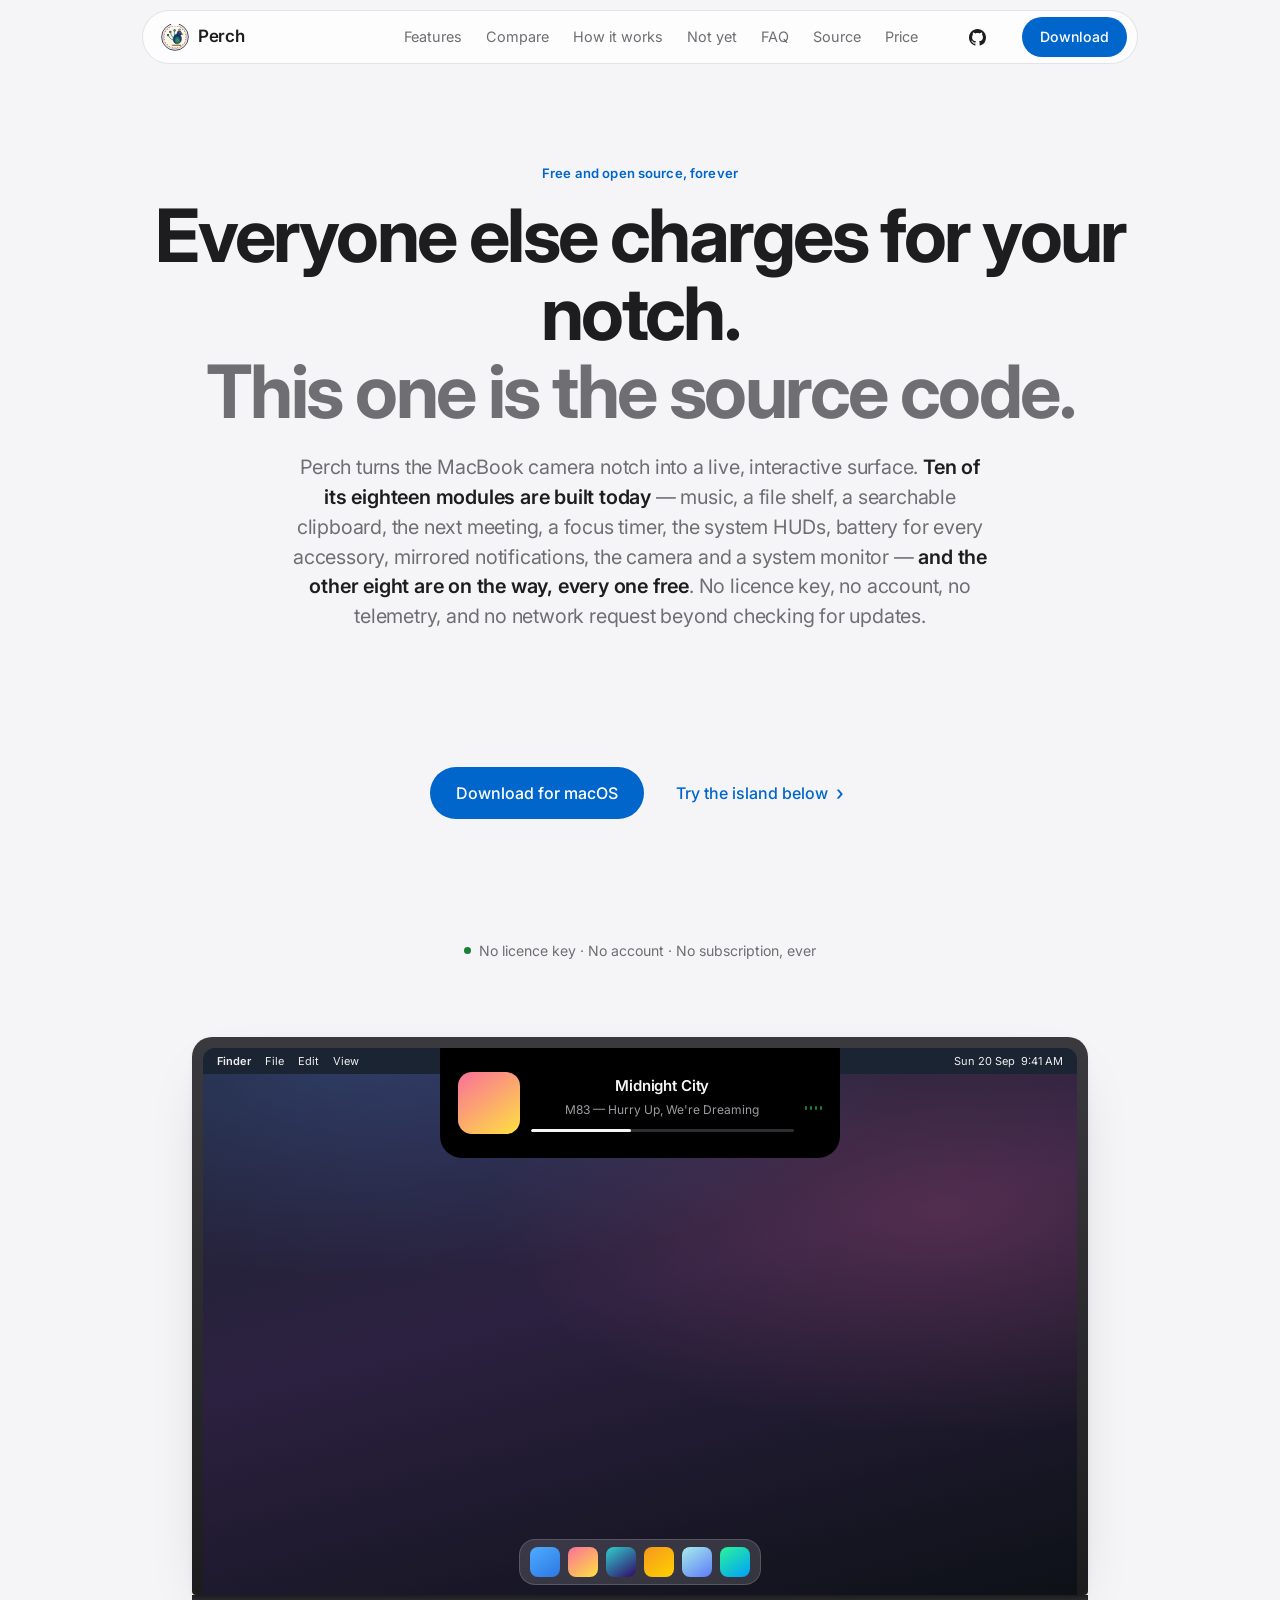
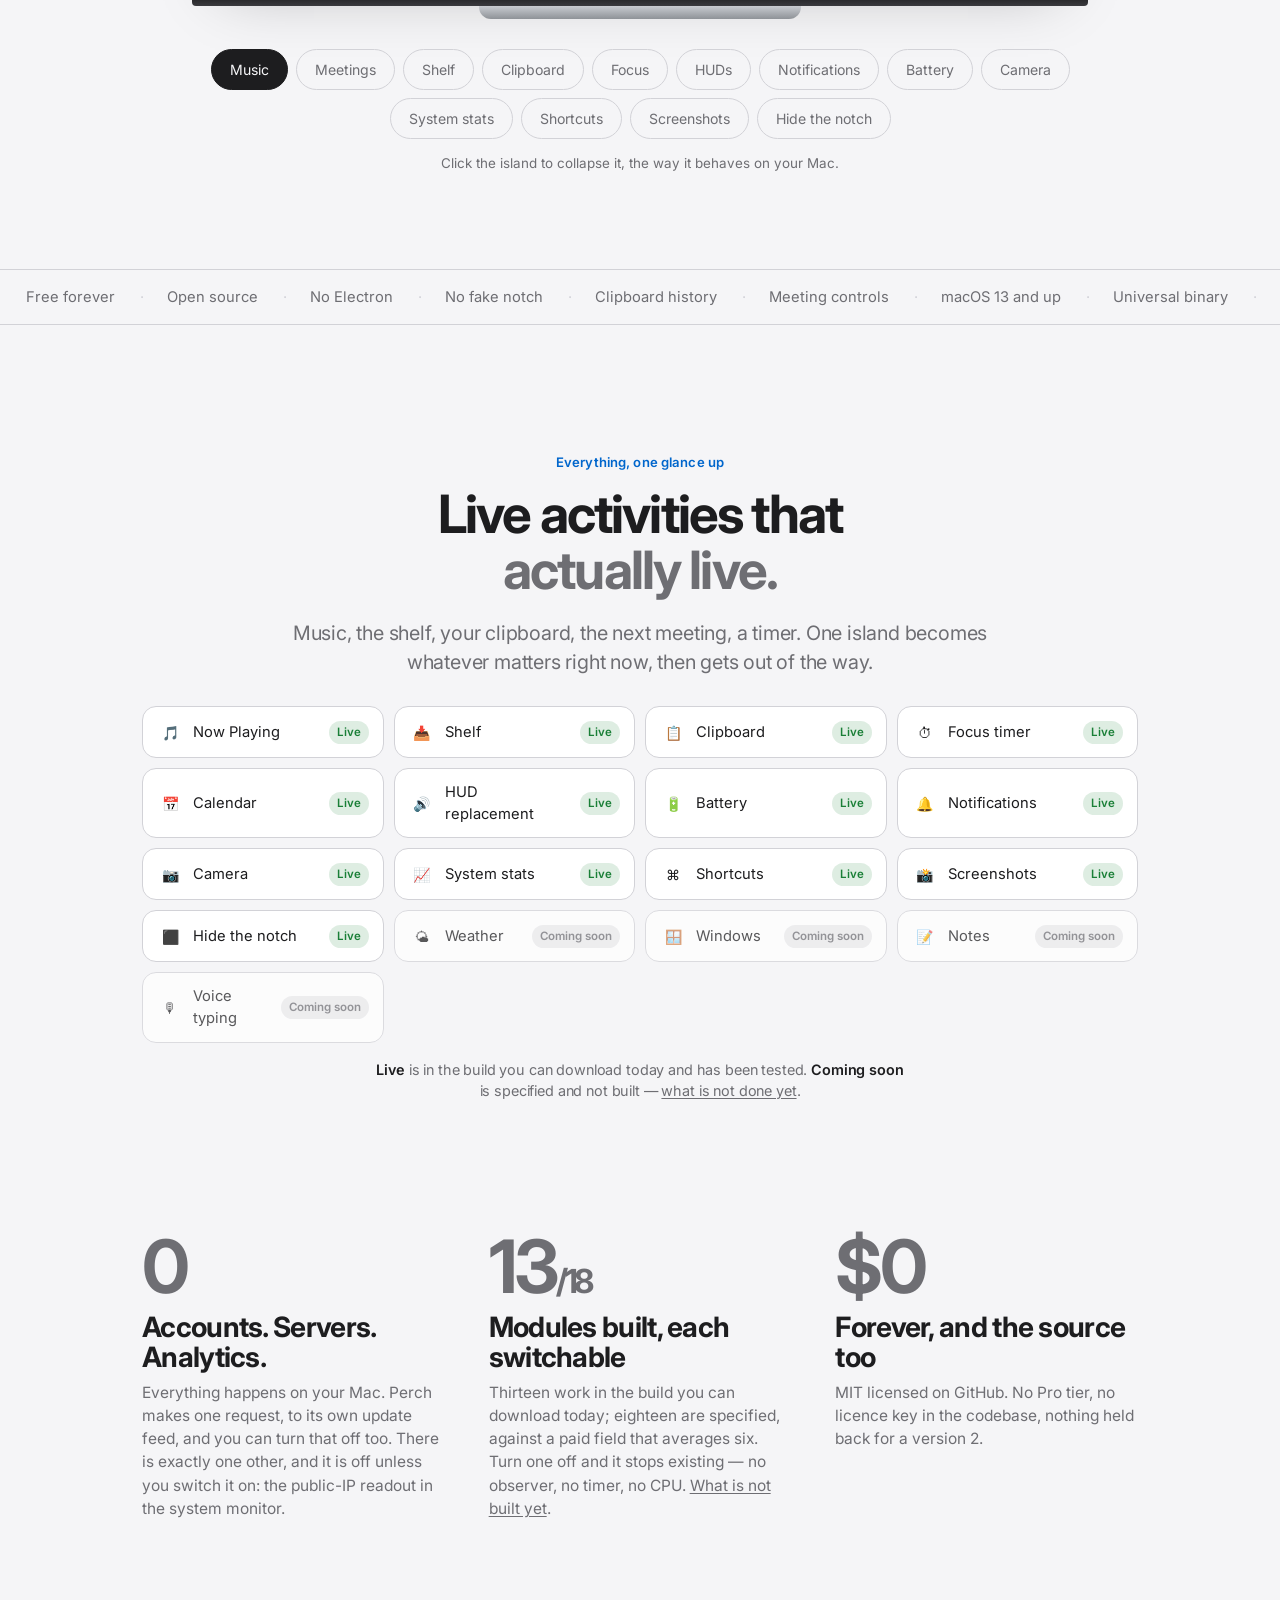
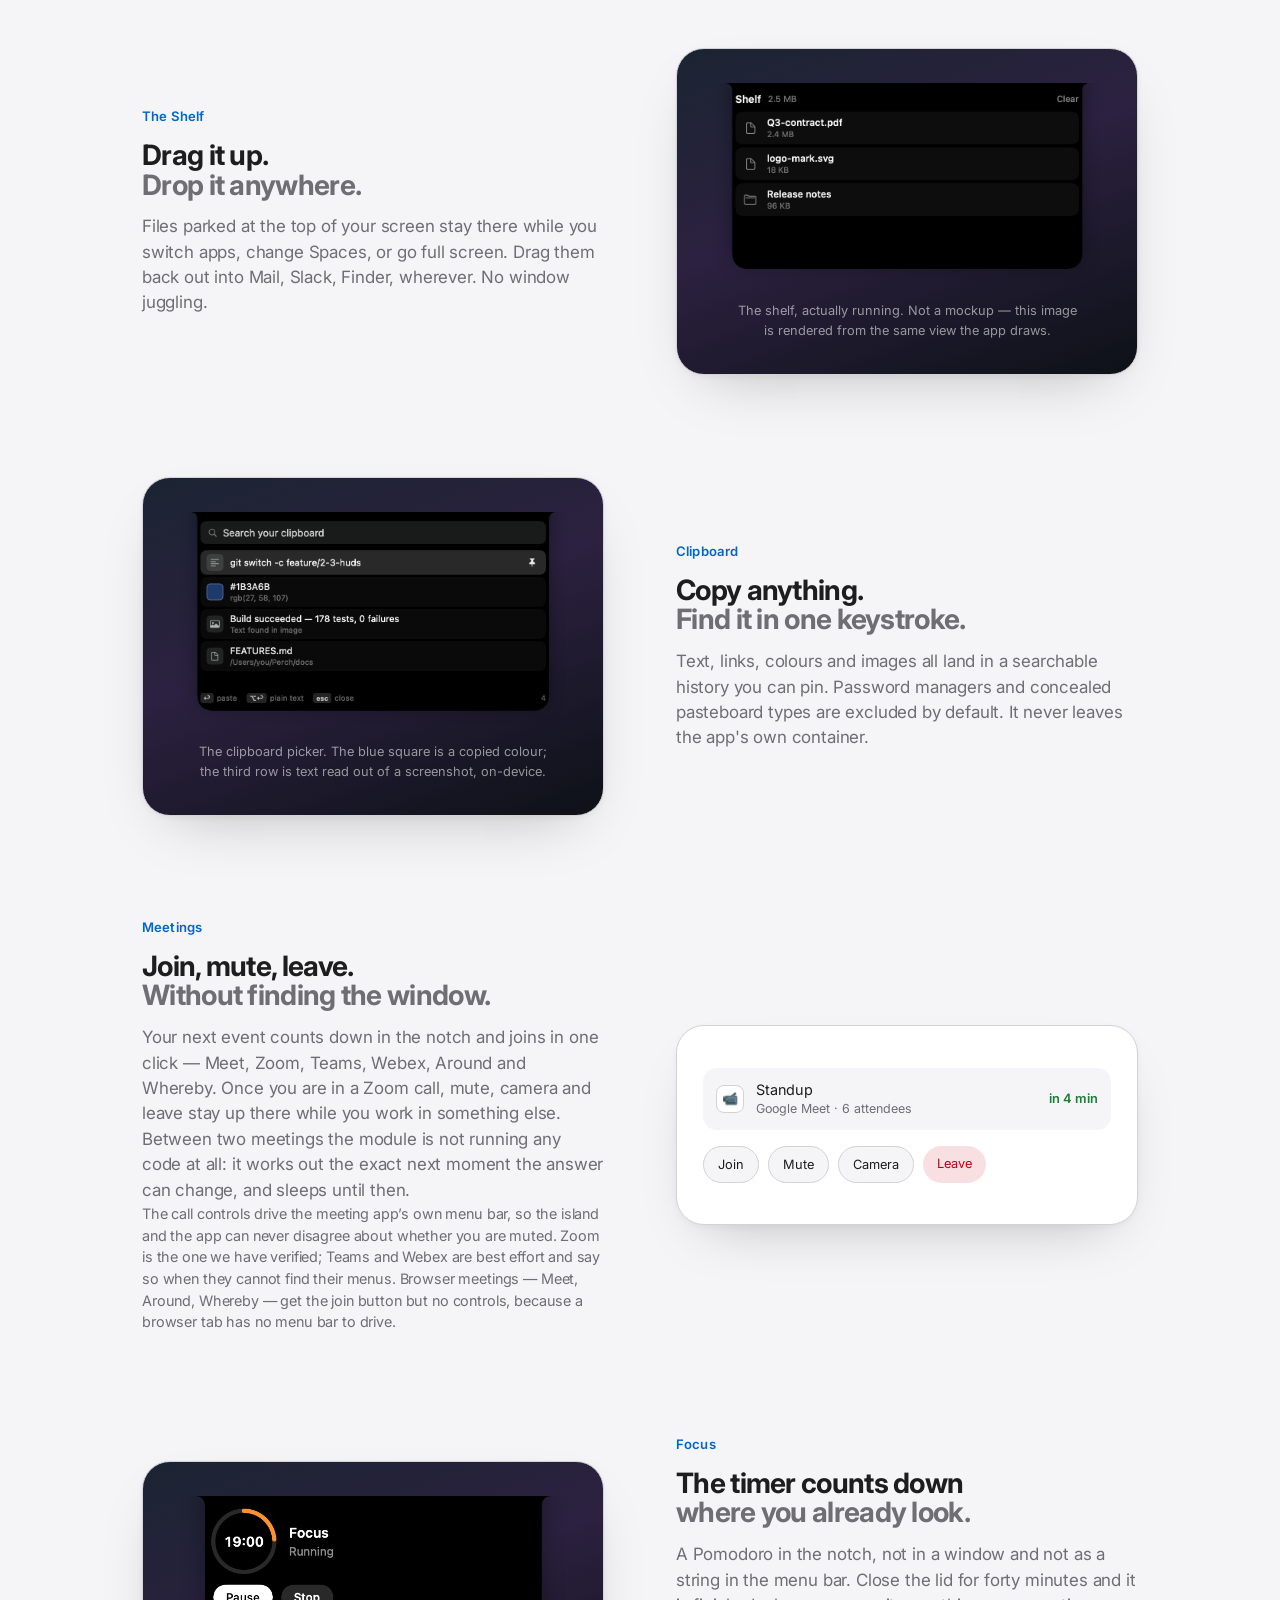
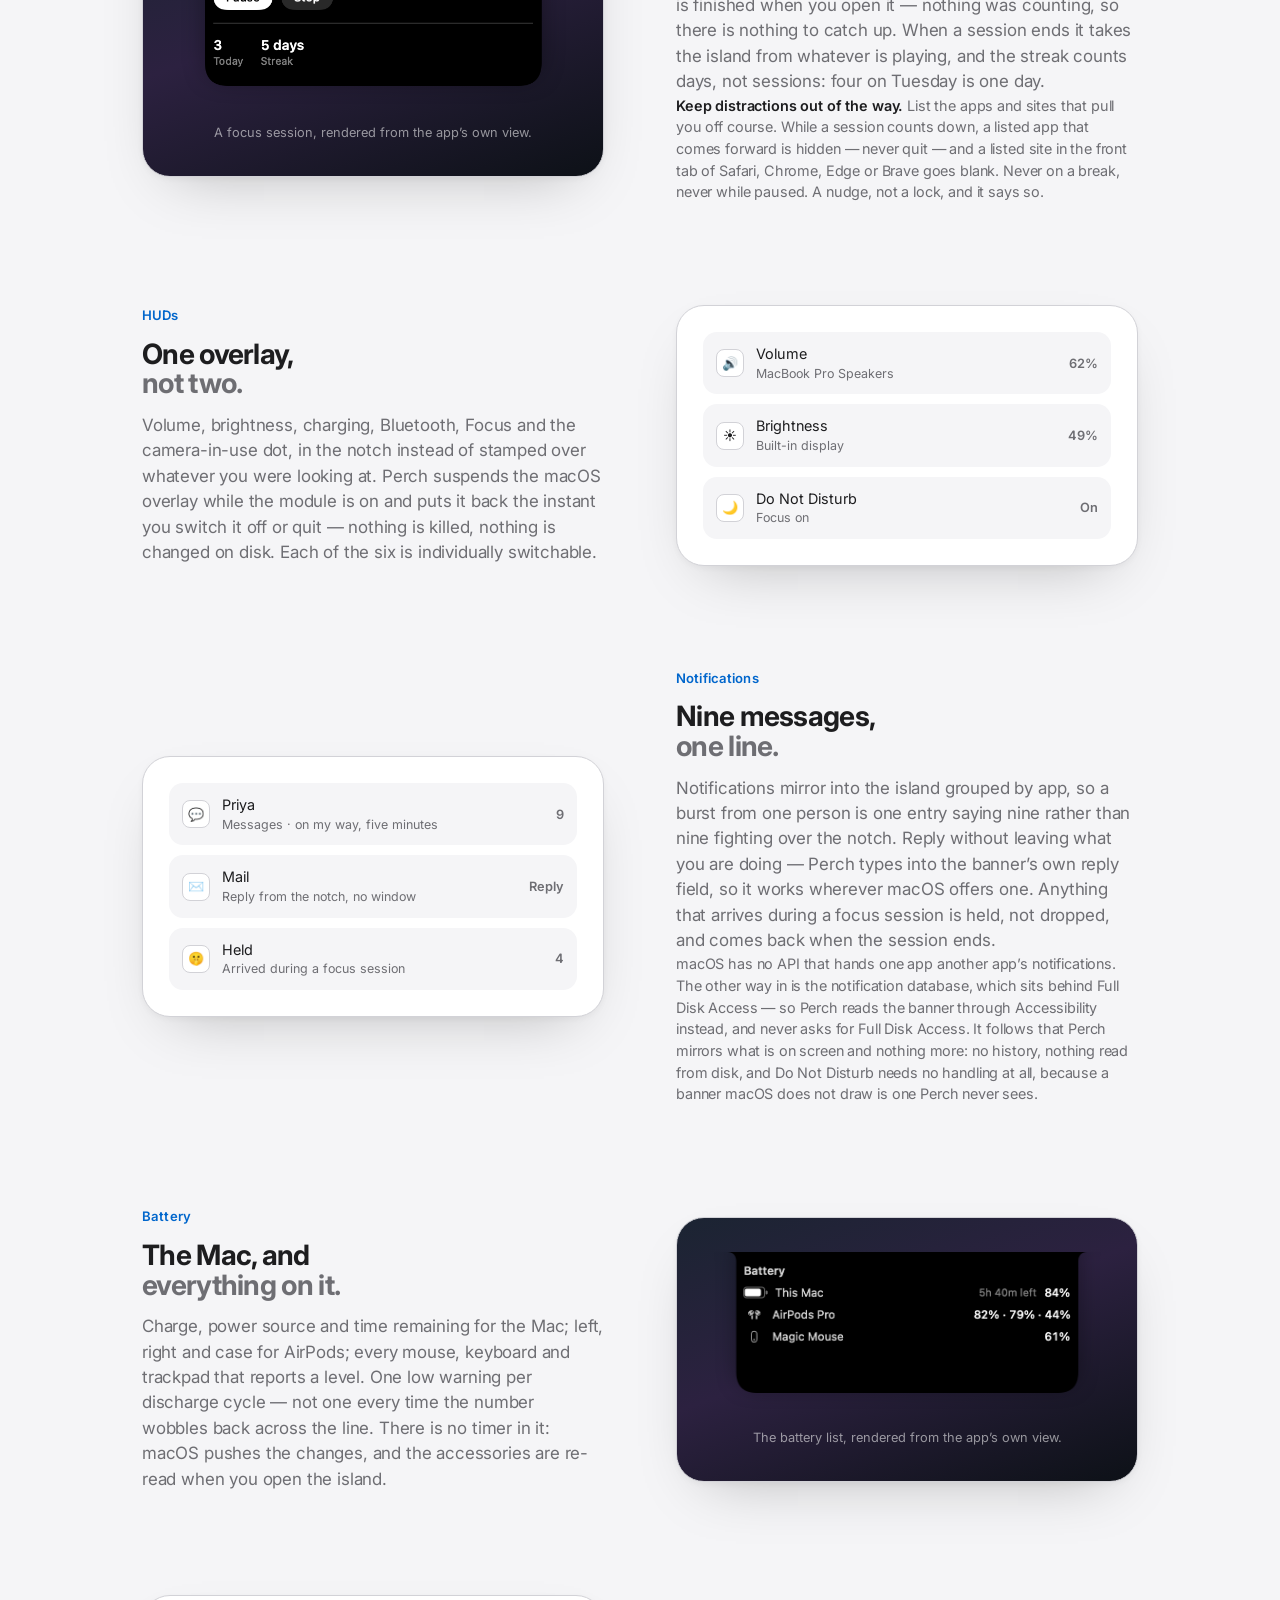
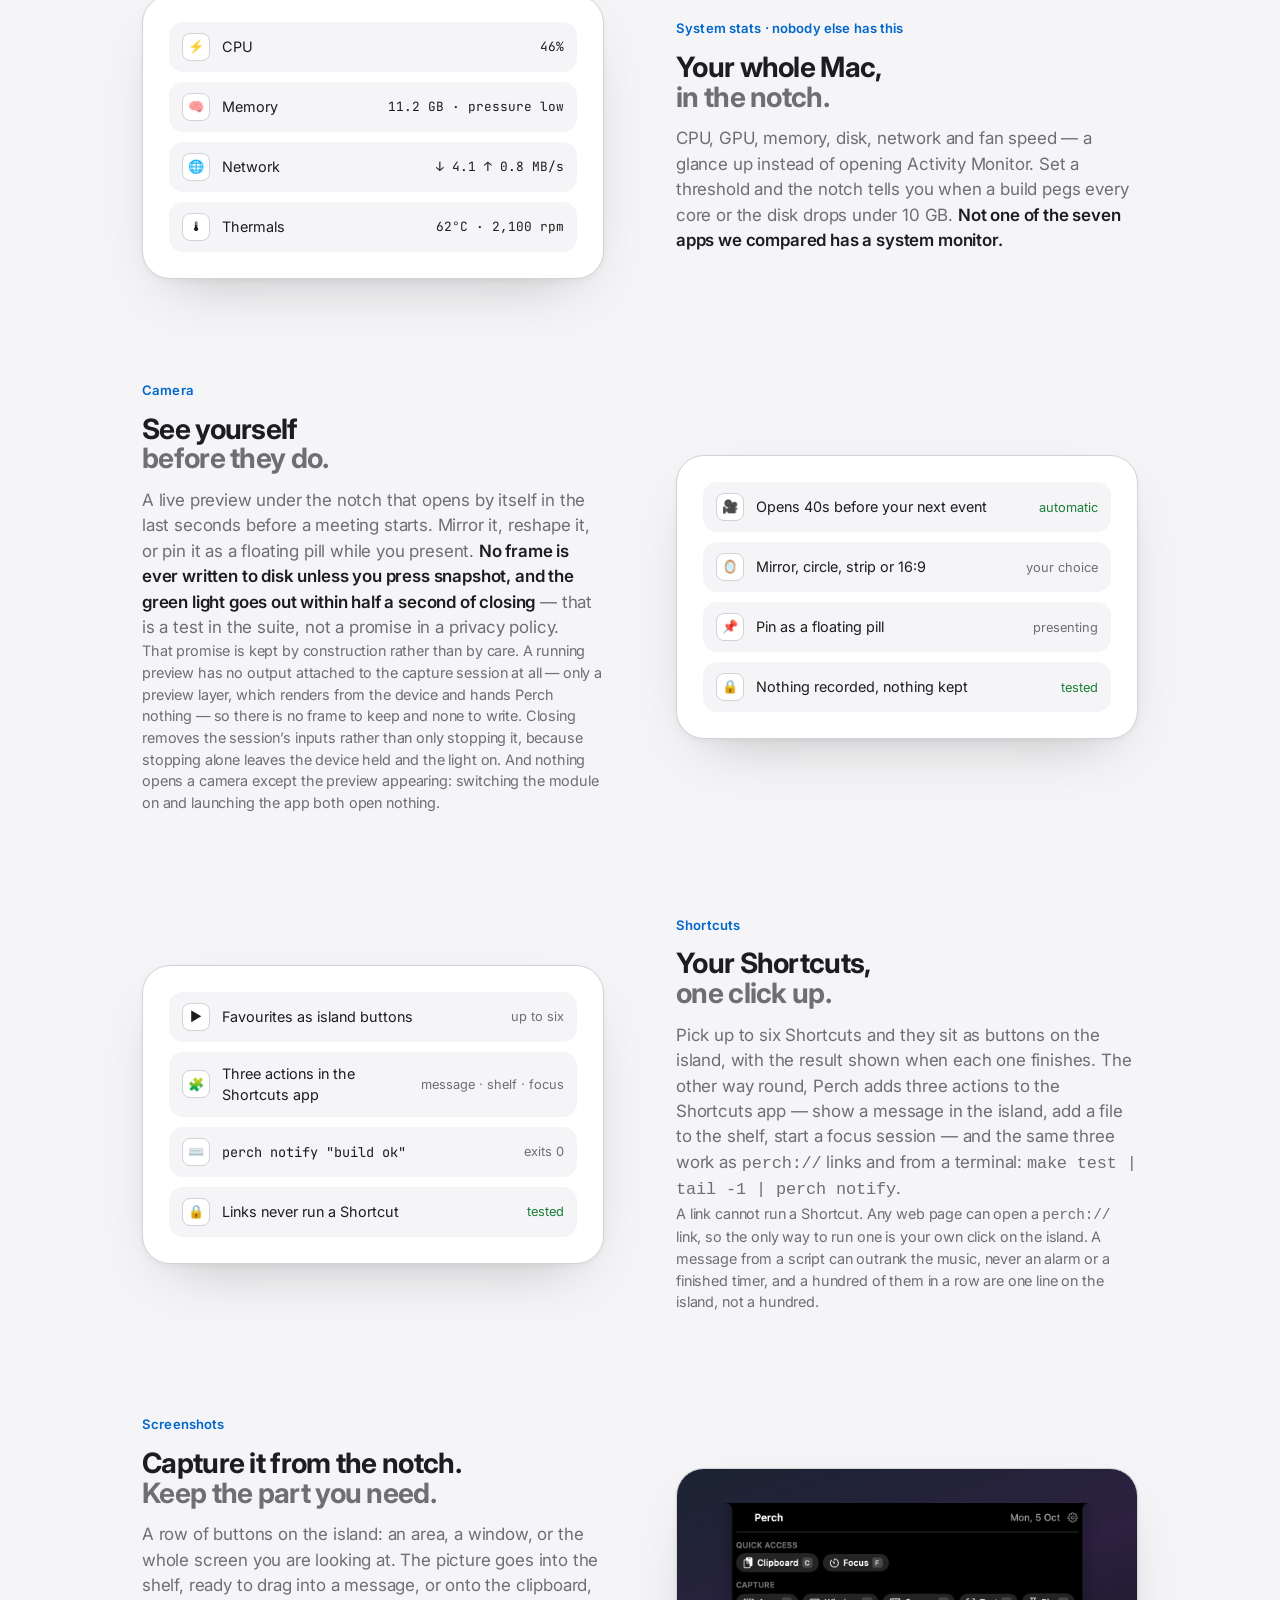
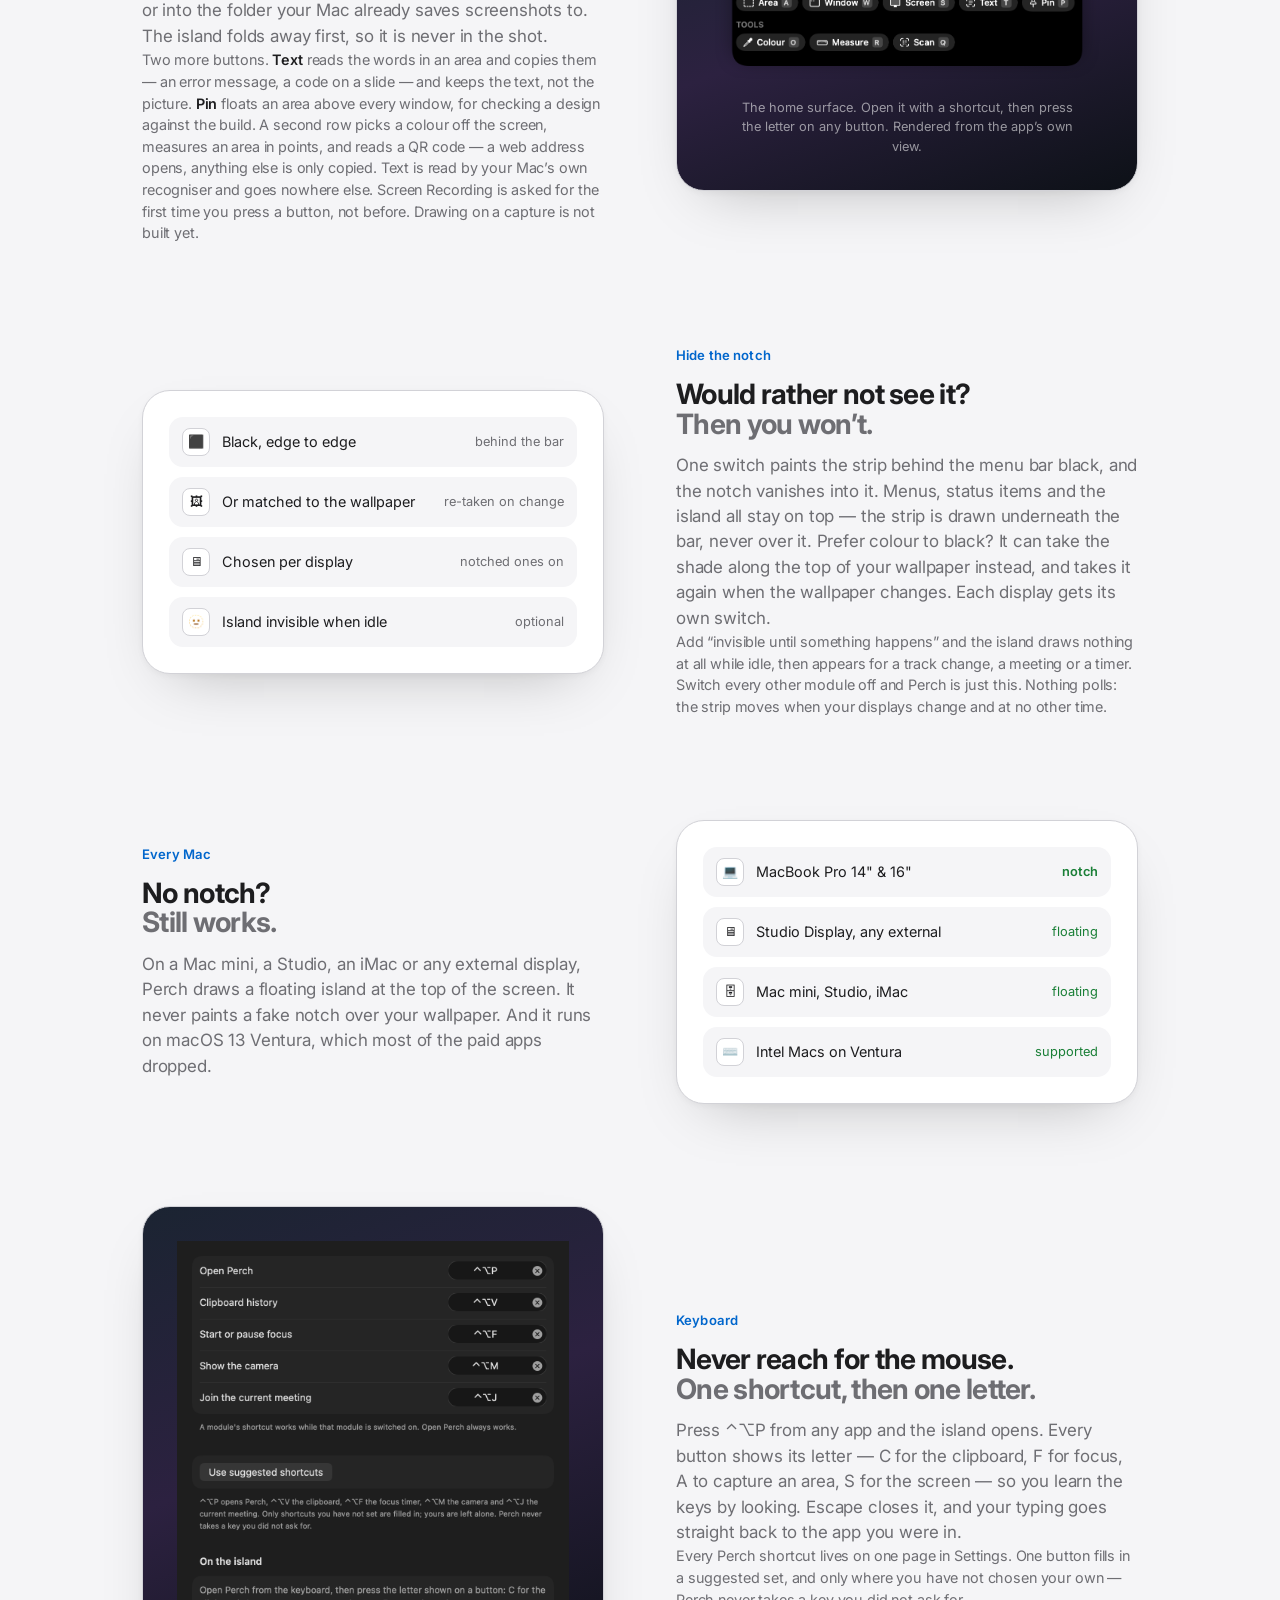
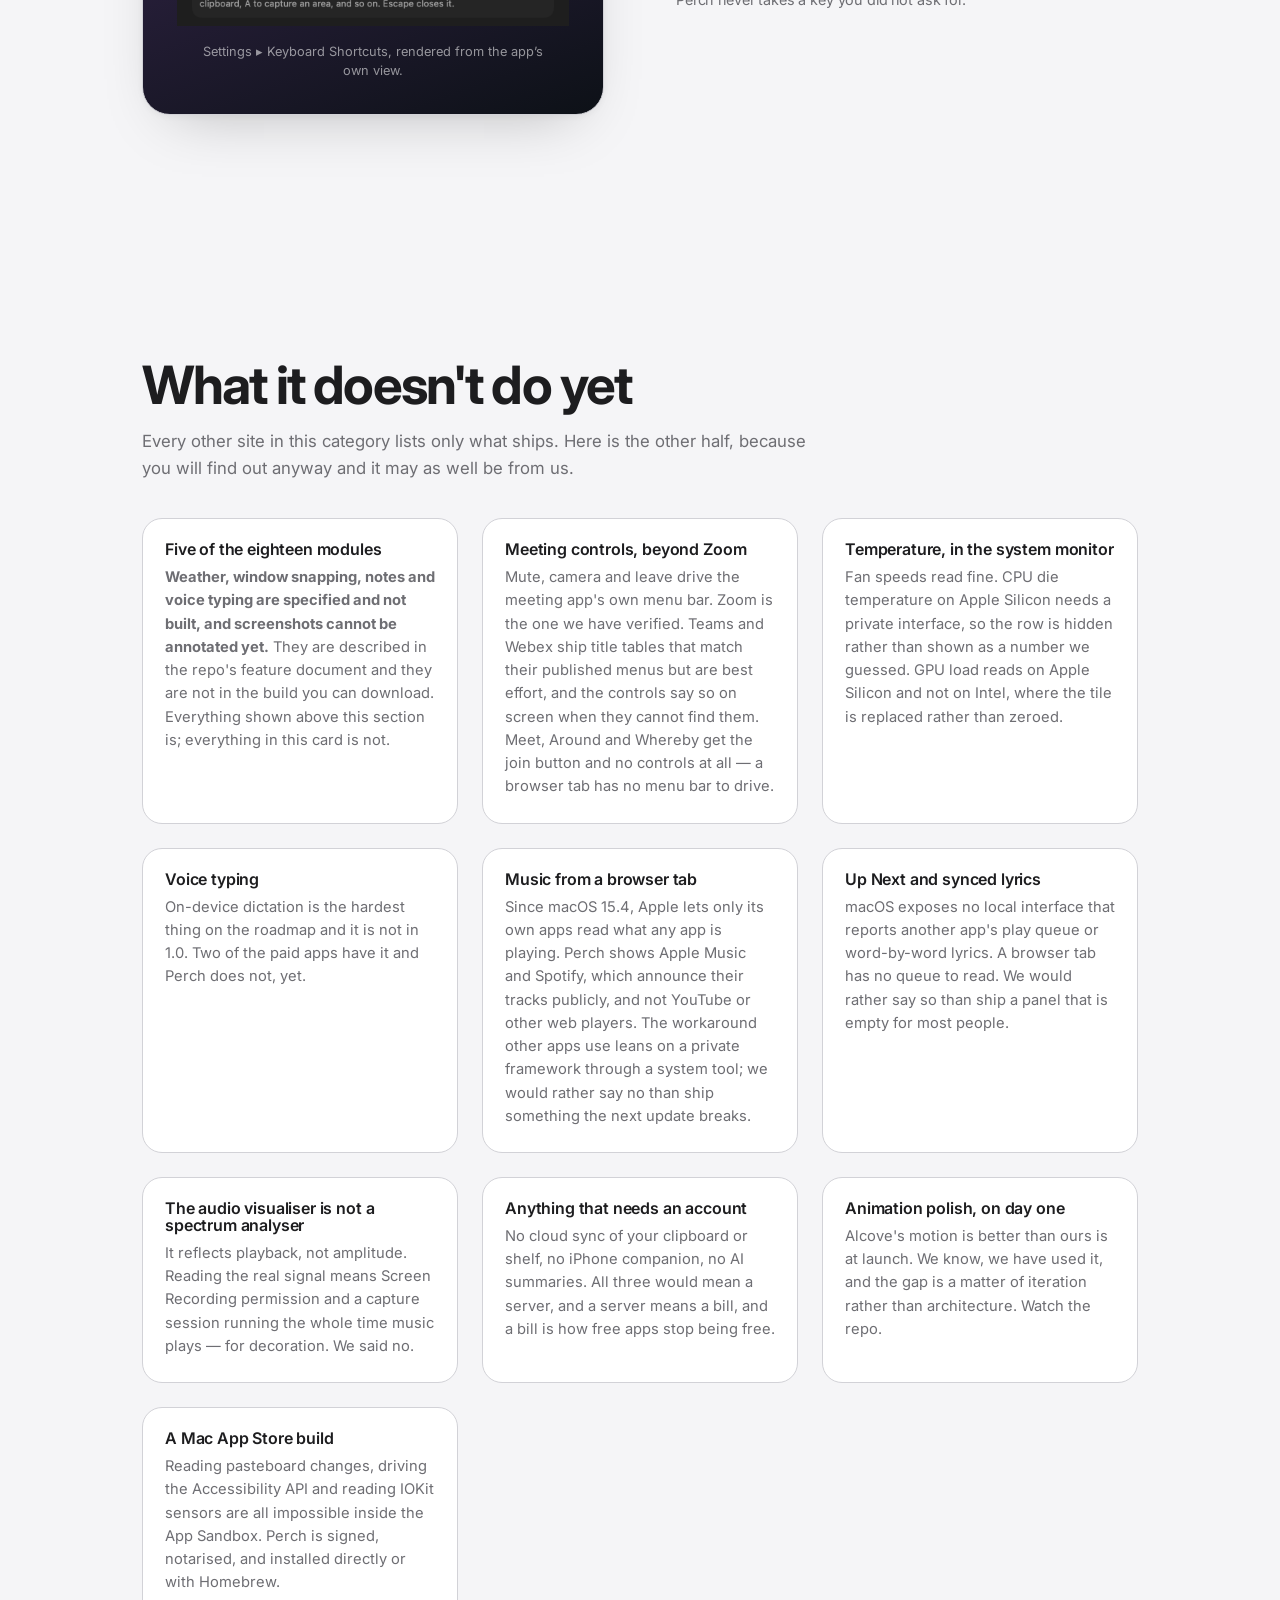
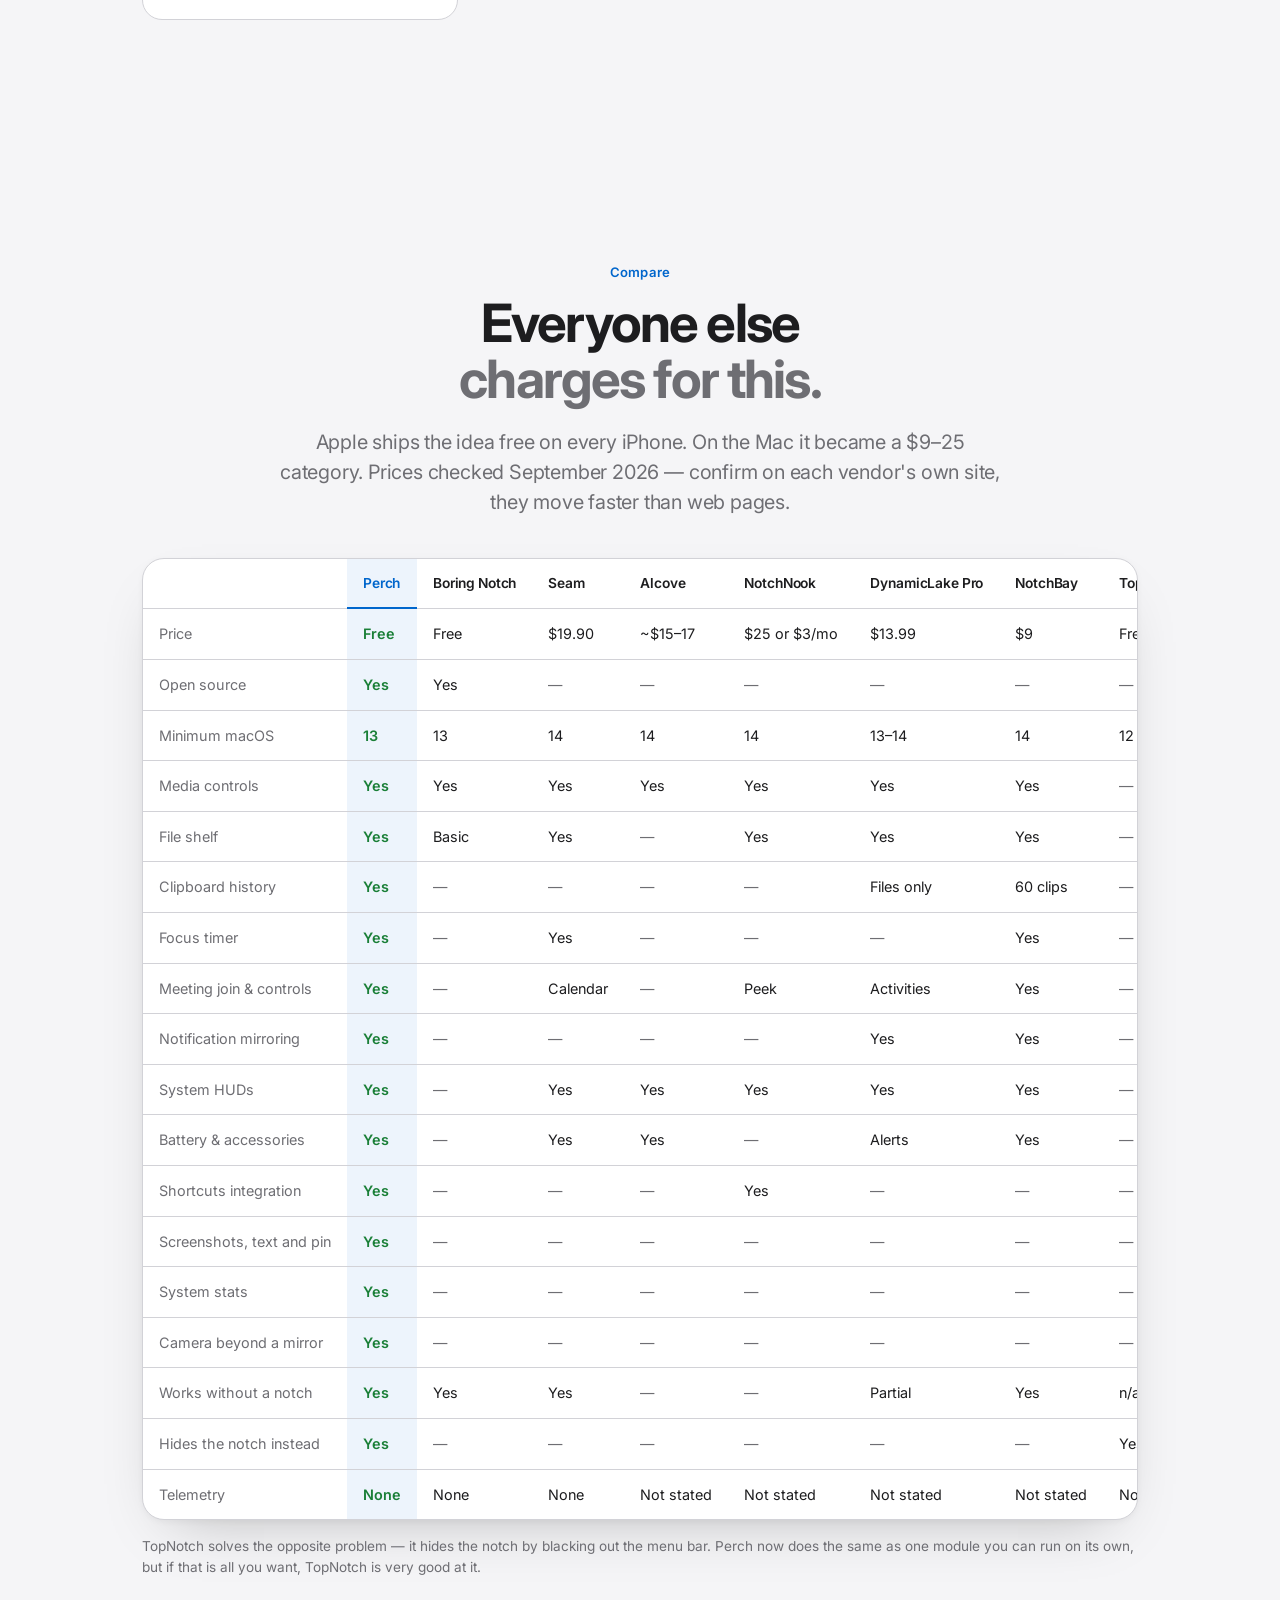
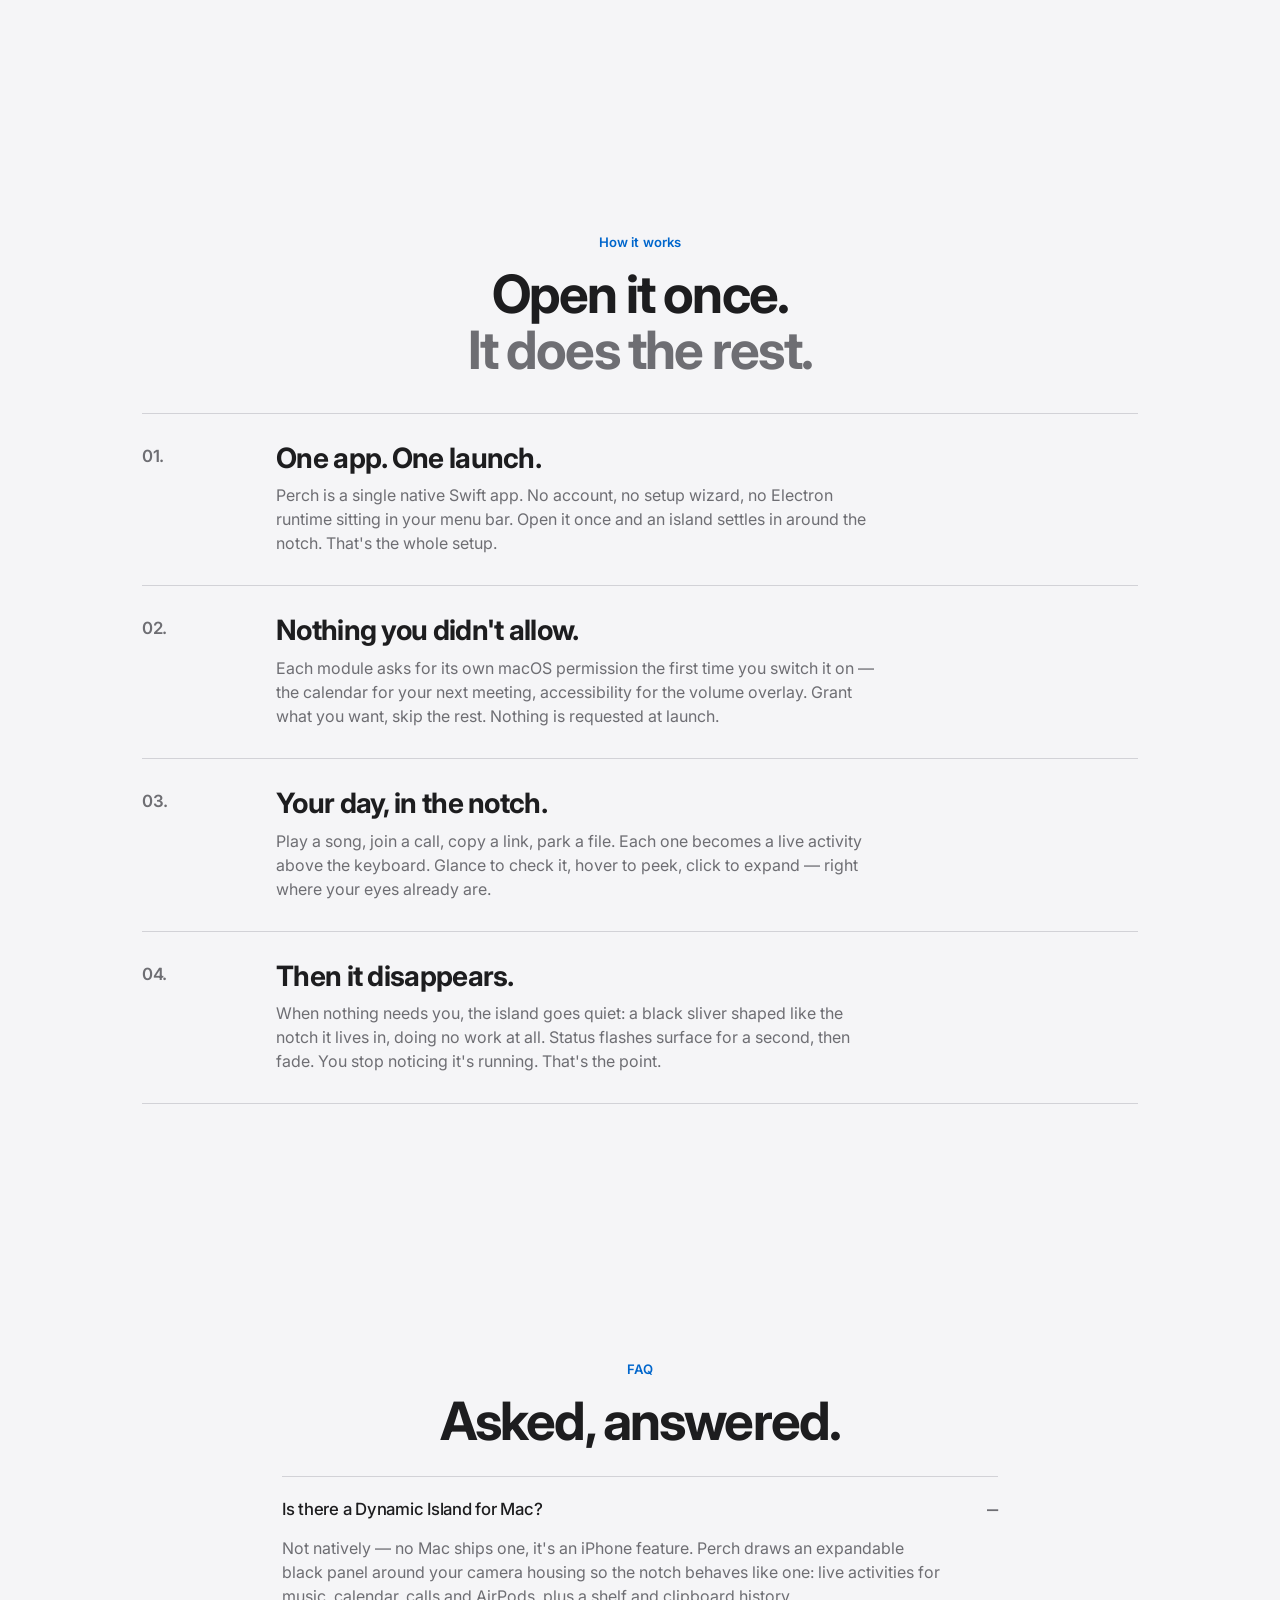
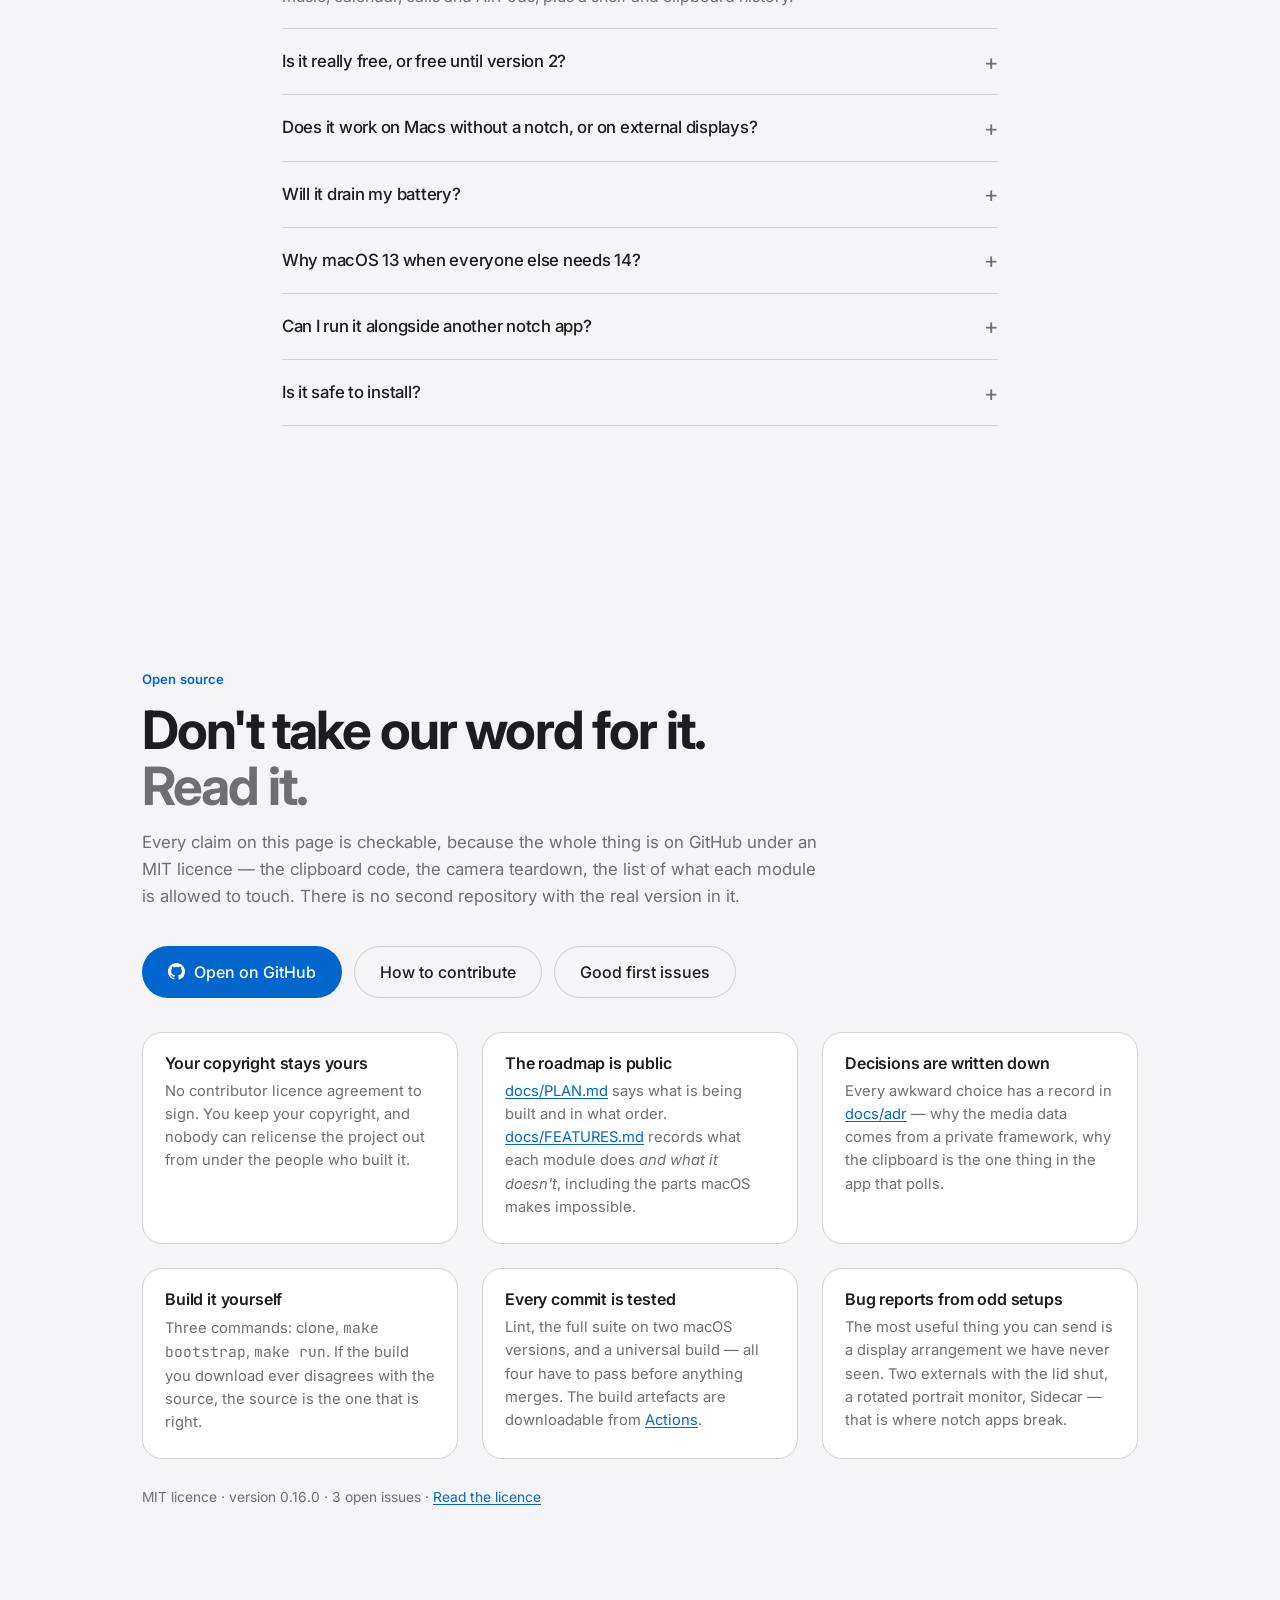
==== Website/index.html @ a54a16b6 "docs: show keyboard shortcuts in the README and on the site A Settings ▸ Keyboard Shortcuts picture," ====
<!DOCTYPE html>
<html lang="en" data-theme="light">
<head>
<meta charset="utf-8">
<meta name="viewport" content="width=device-width, initial-scale=1, viewport-fit=cover">
<meta name="theme-color" content="#f5f5f7">
<title>A free, open-source Dynamic Island for the Mac | Perch</title>
<meta name="description" content="Perch puts your MacBook notch to work: music, meetings, a file shelf, clipboard history, camera and a system monitor. Eighteen modules, all free, open source, macOS 13+. Nothing leaves your Mac.">
<link rel="canonical" href="https://milanpatel35.github.io/Perch/">
<meta property="og:title" content="Perch — a free, open-source Dynamic Island for the Mac">
<meta property="og:description" content="Eighteen modules, every one free. No licence key, no account, no telemetry.">
<meta property="og:type" content="website">
<link rel="preconnect" href="https://fonts.googleapis.com">
<link rel="preconnect" href="https://fonts.gstatic.com" crossorigin>
<link href="https://fonts.googleapis.com/css2?family=Inter:wght@400;500;600;700&family=JetBrains+Mono:wght@400;500&display=swap" rel="stylesheet">
<link rel="icon" type="image/svg+xml" href="assets/img/perch-mark.svg">
<link rel="icon" type="image/png" sizes="64x64" href="assets/img/favicon-64.png">
<link rel="apple-touch-icon" href="assets/img/perch-mark.png">
<meta property="og:image" content="https://milanpatel35.github.io/Perch/assets/img/perch-mark.png">
<meta name="twitter:card" content="summary">
<link rel="stylesheet" href="assets/site.css">
<script type="module" src="js/main.js" defer></script>
</head>
</head>
<body>

<header>
  <div class="wrap">
    <div class="navbar">
      <a class="brand" href="#top"><img src="assets/img/perch-mark.svg" alt="" width="28" height="28">Perch</a>
      <nav class="navlinks">
        <a href="#features">Features</a>
        <a href="#compare">Compare</a>
        <a href="#how">How it works</a>
        <a href="#notyet">Not yet</a>
        <a href="#faq">FAQ</a>
        <a href="#source">Source</a>
        <a href="#price">Price</a>
      </nav>
      <a class="ghbtn" href="https://github.com/Milanpatel35/Perch" aria-label="Perch on GitHub" title="Perch on GitHub"><svg viewBox="0 0 16 16" width="17" height="17" aria-hidden="true" focusable="false"><path fill="currentColor" d="M8 0C3.58 0 0 3.58 0 8c0 3.54 2.29 6.53 5.47 7.59.4.07.55-.17.55-.38 0-.19-.01-.82-.01-1.49-2.01.37-2.53-.49-2.69-.94-.09-.23-.48-.94-.82-1.13-.28-.15-.68-.52-.01-.53.63-.01 1.08.58 1.23.82.72 1.21 1.87.87 2.33.66.07-.52.28-.87.51-1.07-1.78-.2-3.64-.89-3.64-3.95 0-.87.31-1.59.82-2.15-.08-.2-.36-1.02.08-2.12 0 0 .67-.21 2.2.82.64-.18 1.32-.27 2-.27.68 0 1.36.09 2 .27 1.53-1.04 2.2-.82 2.2-.82.44 1.1.16 1.92.08 2.12.51.56.82 1.27.82 2.15 0 3.07-1.87 3.75-3.65 3.95.29.25.54.73.54 1.48 0 1.07-.01 1.93-.01 2.2 0 .21.15.46.55.38A8.01 8.01 0 0 0 16 8c0-4.42-3.58-8-8-8z"/></svg></a>
      <a class="pillbtn" href="#price">Download</a>
    </div>
  </div>
</header>

<main id="top">

<!-- HERO -->
<section class="hero">
  <div class="wrap">
    <p class="eyebrow">Free and open source, forever</p>
    <h1>Everyone else charges for your notch.<span class="soft">This one is the source code.</span></h1>
    <p class="body" style="margin-top:22px">Perch turns the MacBook camera notch into a live, interactive surface. <strong>Ten of its eighteen modules are built today</strong> — music, a file shelf, a searchable clipboard, the next meeting, a focus timer, the system HUDs, battery for every accessory, mirrored notifications, the camera and a system monitor — <strong>and the other eight are on the way, every one free</strong>. No licence key, no account, no telemetry, and no network request beyond checking for updates.</p>
    <div class="herocta">
      <a class="btn" href="#price">Download for macOS</a>
      <a class="btn sec" href="#demo">Try the island below</a>
    </div>
    <p class="freeline"><span class="dot"></span>No licence key · No account · No subscription, ever</p>
  </div>

  <!-- MACHINE -->
  <div class="machine" id="demo">
    <div class="lid">
      <div class="screen">
        <div class="mb">
          <div class="l"><b>Finder</b><span>File</span><span>Edit</span><span>View</span></div>
          <span>Sun 20 Sep&nbsp;&nbsp;9:41 AM</span>
        </div>
        <div class="island" id="island" role="button" tabindex="0" aria-expanded="false"><div class="row" id="row"></div></div>
        <div class="dock">
          <b style="background:linear-gradient(145deg,#4facfe,#2b78e4)"></b>
          <b style="background:linear-gradient(145deg,#fa709a,#fee140)"></b>
          <b style="background:linear-gradient(145deg,#30cfd0,#330867)"></b>
          <b style="background:linear-gradient(145deg,#f7971e,#ffd200)"></b>
          <b style="background:linear-gradient(145deg,#a8edea,#5b7cfa)"></b>
          <b style="background:linear-gradient(145deg,#2af598,#009efd)"></b>
        </div>
      </div>
    </div>
    <div class="base"></div>
    <div class="foot"></div>

    <div class="tabs" role="group" aria-label="Preview Perch activities">
      <button class="tab" aria-pressed="true" data-s="music">Music</button>
      <button class="tab" aria-pressed="false" data-s="meet">Meetings</button>
      <button class="tab" aria-pressed="false" data-s="shelf">Shelf</button>
      <button class="tab" aria-pressed="false" data-s="clip">Clipboard</button>
      <button class="tab" aria-pressed="false" data-s="focus">Focus</button>
      <button class="tab" aria-pressed="false" data-s="hud">HUDs</button>
      <button class="tab" aria-pressed="false" data-s="notif">Notifications</button>
      <button class="tab" aria-pressed="false" data-s="batt">Battery</button>
      <button class="tab" aria-pressed="false" data-s="cam">Camera</button>
      <button class="tab" aria-pressed="false" data-s="sys">System stats</button>
      <button class="tab" aria-pressed="false" data-s="auto">Shortcuts</button>
      <button class="tab" aria-pressed="false" data-s="shot">Screenshots</button>
      <button class="tab" aria-pressed="false" data-s="hide">Hide the notch</button>
    </div>
    <p class="tabhint">Click the island to collapse it, the way it behaves on your Mac.</p>
  </div>

  <div class="ticker" aria-hidden="true">
    <ul id="ticker">
      <li>Free forever</li><li>Open source</li><li>No Electron</li><li>No fake notch</li>
      <li>Clipboard history</li><li>Meeting controls</li><li>macOS 13 and up</li><li>Universal binary</li>
      <li>Zero telemetry</li><li>Lazy permissions</li><li>System monitor</li><li>Camera, done properly</li>
      <li>18 modules</li><li>Clipboard OCR</li><li>Hide the notch</li><li>perch notify</li>
    </ul>
  </div>
</section>

<!-- FEATURES INTRO -->
<section id="features" class="center">
  <div class="wrap">
    <p class="eyebrow">Everything, one glance up</p>
    <h2>Live activities that<span class="soft">actually live.</span></h2>
    <p class="body" style="margin-top:20px">Music, the shelf, your clipboard, the next meeting, a timer. One island becomes whatever matters right now, then gets out of the way.</p>
    <div class="modules" role="list" aria-label="Every module and whether it is in the download today">
      <div role="listitem" class="module"><span class="ico" aria-hidden="true">🎵</span>Now Playing<span class="st live">Live</span></div>
      <div role="listitem" class="module"><span class="ico" aria-hidden="true">📥</span>Shelf<span class="st live">Live</span></div>
      <div role="listitem" class="module"><span class="ico" aria-hidden="true">📋</span>Clipboard<span class="st live">Live</span></div>
      <div role="listitem" class="module"><span class="ico" aria-hidden="true">⏱</span>Focus timer<span class="st live">Live</span></div>
      <div role="listitem" class="module"><span class="ico" aria-hidden="true">📅</span>Calendar<span class="st live">Live</span></div>
      <div role="listitem" class="module"><span class="ico" aria-hidden="true">🔊</span>HUD replacement<span class="st live">Live</span></div>
      <div role="listitem" class="module"><span class="ico" aria-hidden="true">🔋</span>Battery<span class="st live">Live</span></div>
      <div role="listitem" class="module"><span class="ico" aria-hidden="true">🔔</span>Notifications<span class="st live">Live</span></div>
      <div role="listitem" class="module"><span class="ico" aria-hidden="true">📷</span>Camera<span class="st live">Live</span></div>
      <div role="listitem" class="module"><span class="ico" aria-hidden="true">📈</span>System stats<span class="st live">Live</span></div>
      <div role="listitem" class="module"><span class="ico" aria-hidden="true">⌘</span>Shortcuts<span class="st live">Live</span></div>
      <div role="listitem" class="module"><span class="ico" aria-hidden="true">📸</span>Screenshots<span class="st live">Live</span></div>
      <div role="listitem" class="module"><span class="ico" aria-hidden="true">⬛️</span>Hide the notch<span class="st live">Live</span></div>
      <div role="listitem" class="module soon"><span class="ico" aria-hidden="true">🌤</span>Weather<span class="st soon">Coming soon</span></div>
      <div role="listitem" class="module soon"><span class="ico" aria-hidden="true">🪟</span>Windows<span class="st soon">Coming soon</span></div>
      <div role="listitem" class="module soon"><span class="ico" aria-hidden="true">📝</span>Notes<span class="st soon">Coming soon</span></div>
      <div role="listitem" class="module soon"><span class="ico" aria-hidden="true">🎙</span>Voice typing<span class="st soon">Coming soon</span></div>
    </div>
    <p class="body" style="margin-top:16px;font-size:.9rem;color:var(--sub)"><strong>Live</strong> is in the build you can download today and has been tested. <strong>Coming soon</strong> is specified and not built — <a href="#notyet">what is not done yet</a>.</p>
  </div>
</section>

<!-- STATS -->
<section style="padding-top:0">
  <div class="wrap stats">
    <div class="stat">
      <div class="n">0</div>
      <h3>Accounts. Servers. Analytics.</h3>
      <p>Everything happens on your Mac. Perch makes one request, to its own update feed, and you can turn that off too. There is exactly one other, and it is off unless you switch it on: the public-IP readout in the system monitor.</p>
    </div>
    <div class="stat">
      <div class="n">13<span style="font-size:.45em;color:var(--sub)">/18</span></div>
      <h3>Modules built, each switchable</h3>
      <p>Thirteen work in the build you can download today; eighteen are specified, against a paid field that averages six. Turn one off and it stops existing — no observer, no timer, no CPU. <a href="#notyet">What is not built yet</a>.</p>
    </div>
    <div class="stat">
      <div class="n">$0</div>
      <h3>Forever, and the source too</h3>
      <p>MIT licensed on GitHub. No Pro tier, no licence key in the codebase, nothing held back for a version 2.</p>
    </div>
  </div>
</section>

<!-- FEATURE BLOCKS -->
<section style="padding-top:0">
  <div class="wrap">

    <div class="block">
      <div class="copy">
        <p class="eyebrow">The Shelf</p>
        <h3>Drag it up.<span class="soft">Drop it anywhere.</span></h3>
        <p class="body">Files parked at the top of your screen stay there while you switch apps, change Spaces, or go full screen. Drag them back out into Mail, Slack, Finder, wherever. No window juggling.</p>
      </div>
      <figure class="visual shot">
        <img src="assets/img/shots/island-shelf.png" alt="The Perch shelf under the notch, holding three files with their sizes" loading="lazy" width="512" height="280">
        <figcaption>The shelf, actually running. Not a mockup — this image is rendered from the same view the app draws.</figcaption>
      </figure>
    </div>

    <div class="block flip">
      <div class="copy">
        <p class="eyebrow">Clipboard</p>
        <h3>Copy anything.<span class="soft">Find it in one keystroke.</span></h3>
        <p class="body">Text, links, colours and images all land in a searchable history you can pin. Password managers and concealed pasteboard types are excluded by default. It never leaves the app's own container.</p>
      </div>
      <figure class="visual shot">
        <img src="assets/img/shots/island-clipboard.png" alt="The Perch clipboard picker, with a pinned command, a colour swatch, text recognised from an image, and a file path" loading="lazy" width="512" height="280">
        <figcaption>The clipboard picker. The blue square is a copied colour; the third row is text read out of a screenshot, on-device.</figcaption>
      </figure>
    </div>

    <div class="block">
      <div class="copy">
        <p class="eyebrow">Meetings</p>
        <h3>Join, mute, leave.<span class="soft">Without finding the window.</span></h3>
        <p class="body">Your next event counts down in the notch and joins in one click &mdash; Meet, Zoom, Teams, Webex, Around and Whereby. Once you are in a Zoom call, mute, camera and leave stay up there while you work in something else. Between two meetings the module is not running any code at all: it works out the exact next moment the answer can change, and sleeps until then.</p>
        <p class="body" style="font-size:.9rem;color:var(--sub)">The call controls drive the meeting app&rsquo;s own menu bar, so the island and the app can never disagree about whether you are muted. Zoom is the one we have verified; Teams and Webex are best effort and say so when they cannot find their menus. Browser meetings &mdash; Meet, Around, Whereby &mdash; get the join button but no controls, because a browser tab has no menu bar to drive.</p>
      </div>
      <div class="visual" style="min-height:200px">
        <div class="clip"><span>📹</span><div>Standup<div style="font-size:.78rem;color:var(--sub)">Google Meet · 6 attendees</div></div><em style="color:var(--green);font-weight:600">in 4 min</em></div>
        <div style="display:flex;gap:9px;margin-top:6px;flex-wrap:wrap">
          <span class="tag" style="background:var(--bg);color:var(--ink);border:1px solid var(--line);font-size:.8rem;padding:8px 14px">Join</span>
          <span class="tag" style="background:var(--bg);color:var(--ink);border:1px solid var(--line);font-size:.8rem;padding:8px 14px">Mute</span>
          <span class="tag" style="background:var(--bg);color:var(--ink);border:1px solid var(--line);font-size:.8rem;padding:8px 14px">Camera</span>
          <span class="tag r" style="font-size:.8rem;padding:8px 14px">Leave</span>
        </div>
      </div>
    </div>

    <div class="block flip">
      <div class="copy">
        <p class="eyebrow">Focus</p>
        <h3>The timer counts down<span class="soft">where you already look.</span></h3>
        <p class="body">A Pomodoro in the notch, not in a window and not as a string in the menu bar. Close the lid for forty minutes and it is finished when you open it &mdash; nothing was counting, so there is nothing to catch up. When a session ends it takes the island from whatever is playing, and the streak counts days, not sessions: four on Tuesday is one day.</p>
        <p class="body" style="font-size:.9rem;color:var(--sub)"><strong>Keep distractions out of the way.</strong> List the apps and sites that pull you off course. While a session counts down, a listed app that comes forward is hidden &mdash; never quit &mdash; and a listed site in the front tab of Safari, Chrome, Edge or Brave goes blank. Never on a break, never while paused. A nudge, not a lock, and it says so.</p>
      </div>
      <figure class="visual shot">
        <img src="assets/img/shots/island-focus.png" alt="A Perch focus session under the notch: 19 minutes left, three sessions today, a five-day streak" loading="lazy" width="372" height="200">
        <figcaption>A focus session, rendered from the app’s own view.</figcaption>
      </figure>
    </div>

    <div class="block">
      <div class="copy">
        <p class="eyebrow">HUDs</p>
        <h3>One overlay,<span class="soft">not two.</span></h3>
        <p class="body">Volume, brightness, charging, Bluetooth, Focus and the camera-in-use dot, in the notch instead of stamped over whatever you were looking at. Perch suspends the macOS overlay while the module is on and puts it back the instant you switch it off or quit &mdash; nothing is killed, nothing is changed on disk. Each of the six is individually switchable.</p>
      </div>
      <div class="visual" style="min-height:200px">
        <div class="clip"><span>🔊</span><div>Volume<div style="font-size:.78rem;color:var(--sub)">MacBook Pro Speakers</div></div><em style="font-weight:600">62%</em></div>
        <div class="clip"><span>☀️</span><div>Brightness<div style="font-size:.78rem;color:var(--sub)">Built-in display</div></div><em style="font-weight:600">49%</em></div>
        <div class="clip"><span>🌙</span><div>Do Not Disturb<div style="font-size:.78rem;color:var(--sub)">Focus on</div></div><em style="font-weight:600">On</em></div>
      </div>
    </div>

    <div class="block flip">
      <div class="copy">
        <p class="eyebrow">Notifications</p>
        <h3>Nine messages,<span class="soft">one line.</span></h3>
        <p class="body">Notifications mirror into the island grouped by app, so a burst from one person is one entry saying nine rather than nine fighting over the notch. Reply without leaving what you are doing &mdash; Perch types into the banner&rsquo;s own reply field, so it works wherever macOS offers one. Anything that arrives during a focus session is held, not dropped, and comes back when the session ends.</p>
        <p class="body" style="font-size:.9rem;color:var(--sub)">macOS has no API that hands one app another app&rsquo;s notifications. The other way in is the notification database, which sits behind Full Disk Access &mdash; so Perch reads the banner through Accessibility instead, and never asks for Full Disk Access. It follows that Perch mirrors what is on screen and nothing more: no history, nothing read from disk, and Do Not Disturb needs no handling at all, because a banner macOS does not draw is one Perch never sees.</p>
      </div>
      <div class="visual" style="min-height:200px">
        <div class="clip"><span>💬</span><div>Priya<div style="font-size:.78rem;color:var(--sub)">Messages · on my way, five minutes</div></div><em style="font-weight:600">9</em></div>
        <div class="clip"><span>✉️</span><div>Mail<div style="font-size:.78rem;color:var(--sub)">Reply from the notch, no window</div></div><em style="font-weight:600">Reply</em></div>
        <div class="clip"><span>🤫</span><div>Held<div style="font-size:.78rem;color:var(--sub)">Arrived during a focus session</div></div><em style="font-weight:600">4</em></div>
      </div>
    </div>

    <div class="block">
      <div class="copy">
        <p class="eyebrow">Battery</p>
        <h3>The Mac, and<span class="soft">everything on it.</span></h3>
        <p class="body">Charge, power source and time remaining for the Mac; left, right and case for AirPods; every mouse, keyboard and trackpad that reports a level. One low warning per discharge cycle &mdash; not one every time the number wobbles back across the line. There is no timer in it: macOS pushes the changes, and the accessories are re-read when you open the island.</p>
      </div>
      <figure class="visual shot">
        <img src="assets/img/shots/island-battery.png" alt="The Perch battery list: this Mac at 84%, AirPods Pro left, right and case, and a Magic Mouse" loading="lazy" width="412" height="168">
        <figcaption>The battery list, rendered from the app’s own view.</figcaption>
      </figure>
    </div>

    <div class="block flip">
      <div class="copy">
        <p class="eyebrow">System stats · nobody else has this</p>
        <h3>Your whole Mac,<span class="soft">in the notch.</span></h3>
        <p class="body">CPU, GPU, memory, disk, network and fan speed — a glance up instead of opening Activity Monitor. Set a threshold and the notch tells you when a build pegs every core or the disk drops under 10&nbsp;GB. <strong>Not one of the seven apps we compared has a system monitor.</strong></p>
      </div>
      <div class="visual" style="min-height:200px">
        <div class="clip"><span>⚡️</span><span style="font-size:.9rem">CPU</span><em class="mono" style="color:var(--ink)">46%</em></div>
        <div class="clip"><span>🧠</span><span style="font-size:.9rem">Memory</span><em class="mono" style="color:var(--ink)">11.2 GB · pressure low</em></div>
        <div class="clip"><span>🌐</span><span style="font-size:.9rem">Network</span><em class="mono" style="color:var(--ink)">↓ 4.1 ↑ 0.8 MB/s</em></div>
        <div class="clip"><span>🌡</span><span style="font-size:.9rem">Thermals</span><em class="mono" style="color:var(--ink)">62°C · 2,100 rpm</em></div>
      </div>
    </div>

    <div class="block">
      <div class="copy">
        <p class="eyebrow">Camera</p>
        <h3>See yourself<span class="soft">before they do.</span></h3>
        <p class="body">A live preview under the notch that opens by itself in the last seconds before a meeting starts. Mirror it, reshape it, or pin it as a floating pill while you present. <strong>No frame is ever written to disk unless you press snapshot, and the green light goes out within half a second of closing</strong> — that is a test in the suite, not a promise in a privacy policy.</p>
        <p class="body" style="font-size:.9rem;color:var(--sub)">That promise is kept by construction rather than by care. A running preview has no output attached to the capture session at all &mdash; only a preview layer, which renders from the device and hands Perch nothing &mdash; so there is no frame to keep and none to write. Closing removes the session&rsquo;s inputs rather than only stopping it, because stopping alone leaves the device held and the light on. And nothing opens a camera except the preview appearing: switching the module on and launching the app both open nothing.</p>
      </div>
      <div class="visual" style="min-height:200px;justify-content:flex-start">
        <div class="clip"><span>🎥</span><span style="font-size:.9rem">Opens 40s before your next event</span><em style="color:var(--green)">automatic</em></div>
        <div class="clip"><span>🪞</span><span style="font-size:.9rem">Mirror, circle, strip or 16:9</span><em>your choice</em></div>
        <div class="clip"><span>📌</span><span style="font-size:.9rem">Pin as a floating pill</span><em>presenting</em></div>
        <div class="clip"><span>🔒</span><span style="font-size:.9rem">Nothing recorded, nothing kept</span><em style="color:var(--green)">tested</em></div>
      </div>
    </div>

    <div class="block flip">
      <div class="copy">
        <p class="eyebrow">Shortcuts</p>
        <h3>Your Shortcuts,<span class="soft">one click up.</span></h3>
        <p class="body">Pick up to six Shortcuts and they sit as buttons on the island, with the result shown when each one finishes. The other way round, Perch adds three actions to the Shortcuts app &mdash; show a message in the island, add a file to the shelf, start a focus session &mdash; and the same three work as <code>perch://</code> links and from a terminal: <code>make test | tail -1 | perch notify</code>.</p>
        <p class="body" style="font-size:.9rem;color:var(--sub)">A link cannot run a Shortcut. Any web page can open a <code>perch://</code> link, so the only way to run one is your own click on the island. A message from a script can outrank the music, never an alarm or a finished timer, and a hundred of them in a row are one line on the island, not a hundred.</p>
      </div>
      <div class="visual" style="min-height:200px;justify-content:flex-start">
        <div class="clip"><span>▶️</span><span style="font-size:.9rem">Favourites as island buttons</span><em>up to six</em></div>
        <div class="clip"><span>🧩</span><span style="font-size:.9rem">Three actions in the Shortcuts app</span><em>message · shelf · focus</em></div>
        <div class="clip"><span>⌨️</span><span class="mono" style="font-size:.85rem">perch notify "build ok"</span><em>exits 0</em></div>
        <div class="clip"><span>🔒</span><span style="font-size:.9rem">Links never run a Shortcut</span><em style="color:var(--green)">tested</em></div>
      </div>
    </div>

    <div class="block">
      <div class="copy">
        <p class="eyebrow">Screenshots</p>
        <h3>Capture it from the notch.<span class="soft">Keep the part you need.</span></h3>
        <p class="body">A row of buttons on the island: an area, a window, or the whole screen you are looking at. The picture goes into the shelf, ready to drag into a message, or onto the clipboard, or into the folder your Mac already saves screenshots to. The island folds away first, so it is never in the shot.</p>
        <p class="body" style="font-size:.9rem;color:var(--sub)">Two more buttons. <strong>Text</strong> reads the words in an area and copies them &mdash; an error message, a code on a slide &mdash; and keeps the text, not the picture. <strong>Pin</strong> floats an area above every window, for checking a design against the build. A second row picks a colour off the screen, measures an area in points, and reads a QR code &mdash; a web address opens, anything else is only copied. Text is read by your Mac&rsquo;s own recogniser and goes nowhere else. Screen Recording is asked for the first time you press a button, not before. Drawing on a capture is not built yet.</p>
      </div>
      <figure class="visual shot">
        <img src="assets/img/shots/island-home-rows.png" alt="The Perch home surface in three labelled groups — Quick access: Clipboard C, Focus F; Capture: Area A, Window W, Screen S, Text T, Pin P; Tools: Colour O, Measure R, Scan Q — each button showing its key, and a settings gear beside the date" loading="lazy" width="492" height="225">
        <figcaption>The home surface. Open it with a shortcut, then press the letter on any button. Rendered from the app’s own view.</figcaption>
      </figure>
    </div>

    <div class="block flip">
      <div class="copy">
        <p class="eyebrow">Hide the notch</p>
        <h3>Would rather not see it?<span class="soft">Then you won&rsquo;t.</span></h3>
        <p class="body">One switch paints the strip behind the menu bar black, and the notch vanishes into it. Menus, status items and the island all stay on top &mdash; the strip is drawn underneath the bar, never over it. Prefer colour to black? It can take the shade along the top of your wallpaper instead, and takes it again when the wallpaper changes. Each display gets its own switch.</p>
        <p class="body" style="font-size:.9rem;color:var(--sub)">Add &ldquo;invisible until something happens&rdquo; and the island draws nothing at all while idle, then appears for a track change, a meeting or a timer. Switch every other module off and Perch is just this. Nothing polls: the strip moves when your displays change and at no other time.</p>
      </div>
      <div class="visual" style="min-height:200px;justify-content:flex-start">
        <div class="clip"><span>⬛️</span><span style="font-size:.9rem">Black, edge to edge</span><em>behind the bar</em></div>
        <div class="clip"><span>🖼</span><span style="font-size:.9rem">Or matched to the wallpaper</span><em>re-taken on change</em></div>
        <div class="clip"><span>🖥</span><span style="font-size:.9rem">Chosen per display</span><em>notched ones on</em></div>
        <div class="clip"><span>🫥</span><span style="font-size:.9rem">Island invisible when idle</span><em>optional</em></div>
      </div>
    </div>

    <div class="block">
      <div class="copy">
        <p class="eyebrow">Every Mac</p>
        <h3>No notch?<span class="soft">Still works.</span></h3>
        <p class="body">On a Mac mini, a Studio, an iMac or any external display, Perch draws a floating island at the top of the screen. It never paints a fake notch over your wallpaper. And it runs on macOS 13 Ventura, which most of the paid apps dropped.</p>
      </div>
      <div class="visual" style="min-height:200px;justify-content:flex-start">
        <div class="clip"><span>💻</span><span style="font-size:.9rem">MacBook Pro 14" &amp; 16"</span><em class="y" style="color:var(--green)">notch</em></div>
        <div class="clip"><span>🖥</span><span style="font-size:.9rem">Studio Display, any external</span><em style="color:var(--green)">floating</em></div>
        <div class="clip"><span>🗄</span><span style="font-size:.9rem">Mac mini, Studio, iMac</span><em style="color:var(--green)">floating</em></div>
        <div class="clip"><span>⌨️</span><span style="font-size:.9rem">Intel Macs on Ventura</span><em style="color:var(--green)">supported</em></div>
      </div>
    </div>

    <div class="block flip">
      <div class="copy">
        <p class="eyebrow">Keyboard</p>
        <h3>Never reach for the mouse.<span class="soft">One shortcut, then one letter.</span></h3>
        <p class="body">Press ⌃⌥P from any app and the island opens. Every button shows its letter &mdash; C for the clipboard, F for focus, A to capture an area, S for the screen &mdash; so you learn the keys by looking. Escape closes it, and your typing goes straight back to the app you were in.</p>
        <p class="body" style="font-size:.9rem;color:var(--sub)">Every Perch shortcut lives on one page in Settings. One button fills in a suggested set, and only where you have not chosen your own &mdash; Perch never takes a key you did not ask for.</p>
      </div>
      <figure class="visual shot">
        <img src="assets/img/shots/settings-keyboard.png" alt="Settings, Keyboard Shortcuts: Open Perch ⌃⌥P, Clipboard history ⌃⌥V, Start or pause focus ⌃⌥F, Show the camera ⌃⌥M, Join the current meeting ⌃⌥J, and a Use suggested shortcuts button" loading="lazy" width="420" height="412">
        <figcaption>Settings ▸ Keyboard Shortcuts, rendered from the app’s own view.</figcaption>
      </figure>
    </div>

  </div>
</section>

<!-- NOT YET -->
<section class="sec" id="notyet">
  <div class="wrap">
    <h2>What it doesn't do yet</h2>
    <p class="lead">Every other site in this category lists only what ships. Here is the other half, because you will find out anyway and it may as well be from us.</p>
    <div class="grid3">
      <div class="card">
        <h3>Five of the eighteen modules</h3>
        <p><strong>Weather, window snapping, notes and voice typing are specified and not built, and screenshots cannot be annotated yet.</strong> They are described in the repo's feature document and they are not in the build you can download. Everything shown above this section is; everything in this card is not.</p>
      </div>
      <div class="card">
        <h3>Meeting controls, beyond Zoom</h3>
        <p>Mute, camera and leave drive the meeting app's own menu bar. Zoom is the one we have verified. Teams and Webex ship title tables that match their published menus but are best effort, and the controls say so on screen when they cannot find them. Meet, Around and Whereby get the join button and no controls at all — a browser tab has no menu bar to drive.</p>
      </div>
      <div class="card">
        <h3>Temperature, in the system monitor</h3>
        <p>Fan speeds read fine. CPU die temperature on Apple Silicon needs a private interface, so the row is hidden rather than shown as a number we guessed. GPU load reads on Apple Silicon and not on Intel, where the tile is replaced rather than zeroed.</p>
      </div>
      <div class="card">
        <h3>Voice typing</h3>
        <p>On-device dictation is the hardest thing on the roadmap and it is not in 1.0. Two of the paid apps have it and Perch does not, yet.</p>
      </div>
      <div class="card">
        <h3>Music from a browser tab</h3>
        <p>Since macOS 15.4, Apple lets only its own apps read what any app is playing. Perch shows Apple Music and Spotify, which announce their tracks publicly, and not YouTube or other web players. The workaround other apps use leans on a private framework through a system tool; we would rather say no than ship something the next update breaks.</p>
      </div>
      <div class="card">
        <h3>Up Next and synced lyrics</h3>
        <p>macOS exposes no local interface that reports another app's play queue or word-by-word lyrics. A browser tab has no queue to read. We would rather say so than ship a panel that is empty for most people.</p>
      </div>
      <div class="card">
        <h3>The audio visualiser is not a spectrum analyser</h3>
        <p>It reflects playback, not amplitude. Reading the real signal means Screen Recording permission and a capture session running the whole time music plays — for decoration. We said no.</p>
      </div>
      <div class="card">
        <h3>Anything that needs an account</h3>
        <p>No cloud sync of your clipboard or shelf, no iPhone companion, no AI summaries. All three would mean a server, and a server means a bill, and a bill is how free apps stop being free.</p>
      </div>
      <div class="card">
        <h3>Animation polish, on day one</h3>
        <p>Alcove's motion is better than ours is at launch. We know, we have used it, and the gap is a matter of iteration rather than architecture. Watch the repo.</p>
      </div>
      <div class="card">
        <h3>A Mac App Store build</h3>
        <p>Reading pasteboard changes, driving the Accessibility API and reading IOKit sensors are all impossible inside the App Sandbox. Perch is signed, notarised, and installed directly or with Homebrew.</p>
      </div>
    </div>
  </div>
</section>

<!-- COMPARE -->
<section id="compare">
  <div class="wrap">
    <div class="center" style="margin-bottom:40px">
      <p class="eyebrow">Compare</p>
      <h2>Everyone else<span class="soft">charges for this.</span></h2>
      <p class="body" style="margin-top:20px">Apple ships the idea free on every iPhone. On the Mac it became a $9–25 category. Prices checked September 2026 — confirm on each vendor's own site, they move faster than web pages.</p>
    </div>
    <div class="tablecard">
      <div class="scroller" tabindex="0" role="region"
           aria-label="Feature comparison against seven competing apps">
        <table>
          <thead><tr>
            <th scope="col"><span class="sr-only">Capability</span></th><th scope="col" class="us">Perch</th><th scope="col">Boring Notch</th>
            <th scope="col">Seam</th><th scope="col">Alcove</th><th scope="col">NotchNook</th>
            <th scope="col">DynamicLake Pro</th><th scope="col">NotchBay</th><th scope="col">TopNotch</th>
          </tr></thead>
          <tbody data-comparison>
            <tr><th scope="row">Price</th><td class="us y">Free</td><td>Free</td><td>$19.90</td><td>~$15–17</td><td>$25 or $3/mo</td><td>$13.99</td><td>$9</td><td>Free</td></tr>
            <tr><th scope="row">Open source</th><td class="us y">Yes</td><td>Yes</td><td class="n">—</td><td class="n">—</td><td class="n">—</td><td class="n">—</td><td class="n">—</td><td class="n">—</td></tr>
            <tr><th scope="row">Minimum macOS</th><td class="us y">13</td><td>13</td><td>14</td><td>14</td><td>14</td><td>13–14</td><td>14</td><td>12</td></tr>
            <tr><th scope="row">Media controls</th><td class="us y">Yes</td><td>Yes</td><td>Yes</td><td>Yes</td><td>Yes</td><td>Yes</td><td>Yes</td><td class="n">—</td></tr>
            <tr><th scope="row">File shelf</th><td class="us y">Yes</td><td>Basic</td><td>Yes</td><td class="n">—</td><td>Yes</td><td>Yes</td><td>Yes</td><td class="n">—</td></tr>
            <tr><th scope="row">Clipboard history</th><td class="us y">Yes</td><td class="n">—</td><td class="n">—</td><td class="n">—</td><td class="n">—</td><td>Files only</td><td>60 clips</td><td class="n">—</td></tr>
            <tr><th scope="row">Focus timer</th><td class="us y">Yes</td><td class="n">—</td><td>Yes</td><td class="n">—</td><td class="n">—</td><td class="n">—</td><td>Yes</td><td class="n">—</td></tr>
            <tr><th scope="row">Meeting join &amp; controls</th><td class="us y">Yes</td><td class="n">—</td><td>Calendar</td><td class="n">—</td><td>Peek</td><td>Activities</td><td>Yes</td><td class="n">—</td></tr>
            <tr><th scope="row">Notification mirroring</th><td class="us y">Yes</td><td class="n">—</td><td class="n">—</td><td class="n">—</td><td class="n">—</td><td>Yes</td><td>Yes</td><td class="n">—</td></tr>
            <tr><th scope="row">System HUDs</th><td class="us y">Yes</td><td class="n">—</td><td>Yes</td><td>Yes</td><td>Yes</td><td>Yes</td><td>Yes</td><td class="n">—</td></tr>
            <tr><th scope="row">Battery &amp; accessories</th><td class="us y">Yes</td><td class="n">—</td><td>Yes</td><td>Yes</td><td class="n">—</td><td>Alerts</td><td>Yes</td><td class="n">—</td></tr>
            <tr><th scope="row">Shortcuts integration</th><td class="us y">Yes</td><td class="n">—</td><td class="n">—</td><td class="n">—</td><td>Yes</td><td class="n">—</td><td class="n">—</td><td class="n">—</td></tr>
            <tr><th scope="row">Screenshots, text and pin</th><td class="us y">Yes</td><td class="n">—</td><td class="n">—</td><td class="n">—</td><td class="n">—</td><td class="n">—</td><td class="n">—</td><td class="n">—</td></tr>
            <tr><th scope="row">System stats</th><td class="us y">Yes</td><td class="n">—</td><td class="n">—</td><td class="n">—</td><td class="n">—</td><td class="n">—</td><td class="n">—</td><td class="n">—</td></tr>
            <tr><th scope="row">Camera beyond a mirror</th><td class="us y">Yes</td><td class="n">—</td><td class="n">—</td><td class="n">—</td><td class="n">—</td><td class="n">—</td><td class="n">—</td><td class="n">—</td></tr>
            <tr><th scope="row">Works without a notch</th><td class="us y">Yes</td><td>Yes</td><td>Yes</td><td class="n">—</td><td class="n">—</td><td>Partial</td><td>Yes</td><td>n/a</td></tr>
            <tr><th scope="row">Hides the notch instead</th><td class="us y">Yes</td><td class="n">—</td><td class="n">—</td><td class="n">—</td><td class="n">—</td><td class="n">—</td><td class="n">—</td><td>Yes</td></tr>
            <tr><th scope="row">Telemetry</th><td class="us y">None</td><td>None</td><td>None</td><td>Not stated</td><td>Not stated</td><td>Not stated</td><td>Not stated</td><td>None</td></tr>
          </tbody>
        </table>
      </div>
    </div>
    <p style="font-size:.85rem;color:var(--sub);margin-top:16px">TopNotch solves the opposite problem — it hides the notch by blacking out the menu bar. Perch now does the same as one module you can run on its own, but if that is all you want, TopNotch is very good at it.</p>
  </div>
</section>

<!-- HOW IT WORKS -->
<section id="how">
  <div class="wrap">
    <div class="center" style="margin-bottom:34px">
      <p class="eyebrow">How it works</p>
      <h2>Open it once.<span class="soft">It does the rest.</span></h2>
    </div>
    <div class="steps">
      <div class="step">
        <div class="num">01.</div>
        <div>
          <h3>One app. One launch.</h3>
          <p>Perch is a single native Swift app. No account, no setup wizard, no Electron runtime sitting in your menu bar. Open it once and an island settles in around the notch. That's the whole setup.</p>
        </div>
      </div>
      <div class="step">
        <div class="num">02.</div>
        <div>
          <h3>Nothing you didn't allow.</h3>
          <p>Each module asks for its own macOS permission the first time you switch it on — the calendar for your next meeting, accessibility for the volume overlay. Grant what you want, skip the rest. Nothing is requested at launch.</p>
        </div>
      </div>
      <div class="step">
        <div class="num">03.</div>
        <div>
          <h3>Your day, in the notch.</h3>
          <p>Play a song, join a call, copy a link, park a file. Each one becomes a live activity above the keyboard. Glance to check it, hover to peek, click to expand — right where your eyes already are.</p>
        </div>
      </div>
      <div class="step">
        <div class="num">04.</div>
        <div>
          <h3>Then it disappears.</h3>
          <p>When nothing needs you, the island goes quiet: a black sliver shaped like the notch it lives in, doing no work at all. Status flashes surface for a second, then fade. You stop noticing it's running. That's the point.</p>
        </div>
      </div>
    </div>
  </div>
</section>

<!-- FAQ -->
<section id="faq">
  <div class="narrow">
    <div class="center" style="margin-bottom:26px">
      <p class="eyebrow">FAQ</p>
      <h2>Asked, answered.</h2>
    </div>

    <details open>
      <summary>Is there a Dynamic Island for Mac?</summary>
      <div class="ans">Not natively — no Mac ships one, it's an iPhone feature. Perch draws an expandable black panel around your camera housing so the notch behaves like one: live activities for music, calendar, calls and AirPods, plus a shelf and clipboard history.</div>
    </details>

    <details>
      <summary>Is it really free, or free until version 2?</summary>
      <div class="ans">Really free. There's no Pro tier planned and no licence-key code in the repository. And because it's MIT licensed, if that ever changed anyone could fork the last free build and keep it going.</div>
    </details>

    <details>
      <summary>Does it work on Macs without a notch, or on external displays?</summary>
      <div class="ans">Yes. On notchless Macs and external displays Perch runs as a floating island at the top of the screen. It never draws a fake notch over your wallpaper.</div>
    </details>

    <details>
      <summary>Will it drain my battery?</summary>
      <div class="ans">It shouldn't. The cost in notch apps comes from audio visualisers, constantly polled system statistics, and anything needing screen recording. Perch is event-driven throughout, and a module that's switched off schedules no work at all. Check Activity Monitor after an hour if you want to verify.</div>
    </details>

    <details>
      <summary>Why macOS 13 when everyone else needs 14?</summary>
      <div class="ans">Because a lot of perfectly good Macs stopped at Ventura, and those are exactly the machines whose owners don't want to spend $25 on a notch utility. Nearly every paid app in this category requires Sonoma or later.</div>
    </details>

    <details>
      <summary>Can I run it alongside another notch app?</summary>
      <div class="ans">You can install both, but don't expect it to go well. They compete for the same screen region and the same hover and click targets. Pick one.</div>
    </details>

    <details>
      <summary>Is it safe to install?</summary>
      <div class="ans">Perch is signed with an Apple Developer ID and notarised, so Gatekeeper opens it without a warning. Clips, files and calendar events stay in the app's own container and are never uploaded. The only network request it makes is to its update feed. If you'd rather check yourself, <a href="https://github.com/Milanpatel35/Perch">the source is right here</a>.</div>
    </details>
  </div>
</section>

<!-- OPEN SOURCE -->
<section class="sec" id="source">
  <div class="wrap">
    <p class="eyebrow">Open source</p>
    <h2>Don't take our word for it.<span class="soft">Read it.</span></h2>
    <p class="lead">
      Every claim on this page is checkable, because the whole thing is on
      GitHub under an MIT licence — the clipboard code, the camera teardown,
      the list of what each module is allowed to touch. There is no second
      repository with the real version in it.
    </p>

    <div class="srcrow">
      <a class="btn" href="https://github.com/Milanpatel35/Perch"><svg viewBox="0 0 16 16" width="17" height="17" aria-hidden="true" focusable="false"><path fill="currentColor" d="M8 0C3.58 0 0 3.58 0 8c0 3.54 2.29 6.53 5.47 7.59.4.07.55-.17.55-.38 0-.19-.01-.82-.01-1.49-2.01.37-2.53-.49-2.69-.94-.09-.23-.48-.94-.82-1.13-.28-.15-.68-.52-.01-.53.63-.01 1.08.58 1.23.82.72 1.21 1.87.87 2.33.66.07-.52.28-.87.51-1.07-1.78-.2-3.64-.89-3.64-3.95 0-.87.31-1.59.82-2.15-.08-.2-.36-1.02.08-2.12 0 0 .67-.21 2.2.82.64-.18 1.32-.27 2-.27.68 0 1.36.09 2 .27 1.53-1.04 2.2-.82 2.2-.82.44 1.1.16 1.92.08 2.12.51.56.82 1.27.82 2.15 0 3.07-1.87 3.75-3.65 3.95.29.25.54.73.54 1.48 0 1.07-.01 1.93-.01 2.2 0 .21.15.46.55.38A8.01 8.01 0 0 0 16 8c0-4.42-3.58-8-8-8z"/></svg><span>Open on GitHub</span></a>
      <a class="btn sec2" href="https://github.com/Milanpatel35/Perch/blob/dev/CONTRIBUTING.md">How to contribute</a>
      <a class="btn sec2" href="https://github.com/Milanpatel35/Perch/issues?q=is%3Aissue+is%3Aopen+label%3A%22good+first+issue%22">Good first issues</a>
    </div>

    <div class="grid3" style="margin-top:34px">
      <div class="card">
        <h3>Your copyright stays yours</h3>
        <p>No contributor licence agreement to sign. You keep your copyright, and nobody can relicense the project out from under the people who built it.</p>
      </div>
      <div class="card">
        <h3>The roadmap is public</h3>
        <p><a href="https://github.com/Milanpatel35/Perch/blob/dev/docs/PLAN.md">docs/PLAN.md</a> says what is being built and in what order. <a href="https://github.com/Milanpatel35/Perch/blob/dev/docs/FEATURES.md">docs/FEATURES.md</a> records what each module does <em>and what it doesn't</em>, including the parts macOS makes impossible.</p>
      </div>
      <div class="card">
        <h3>Decisions are written down</h3>
        <p>Every awkward choice has a record in <a href="https://github.com/Milanpatel35/Perch/tree/dev/docs/adr">docs/adr</a> — why the media data comes from a private framework, why the clipboard is the one thing in the app that polls.</p>
      </div>
      <div class="card">
        <h3>Build it yourself</h3>
        <p>Three commands: clone, <span class="mono">make bootstrap</span>, <span class="mono">make run</span>. If the build you download ever disagrees with the source, the source is the one that is right.</p>
      </div>
      <div class="card">
        <h3>Every commit is tested</h3>
        <p>Lint, the full suite on two macOS versions, and a universal build — all four have to pass before anything merges. The build artefacts are downloadable from <a href="https://github.com/Milanpatel35/Perch/actions">Actions</a>.</p>
      </div>
      <div class="card">
        <h3>Bug reports from odd setups</h3>
        <p>The most useful thing you can send is a display arrangement we have never seen. Two externals with the lid shut, a rotated portrait monitor, Sidecar — that is where notch apps break.</p>
      </div>
    </div>

    <p class="srcmeta">
      MIT licence · version <span data-gh="version">0.16.0</span> ·
      <span data-gh="issuesPhrase">3 open issues</span> ·
      <a href="https://github.com/Milanpatel35/Perch/blob/dev/LICENSE">Read the licence</a>
    </p>
  </div>
</section>

<!-- PRICING -->
<section id="price">
  <div class="wrap center">
    <p class="eyebrow">Price</p>
    <h2 style="margin-bottom:36px">No price.<span class="soft">Yours forever.</span></h2>
    <div class="price">
      <div class="tier">Everything, always</div>
      <div class="fig">$0</div>
      <div class="per">MIT licensed · every feature · unlimited Macs</div>
      <a class="btn" href="https://github.com/Milanpatel35/Perch/releases/download/build-0.16.0/Perch-0.16.0-unsigned.zip" style="width:100%;justify-content:center">Download for macOS</a>
      <p class="prerelease">
        <strong>A pre-release, and not yet signed.</strong> Universal — Apple
        Silicon and Intel. Drag Perch into Applications first, so it can open
        at login. macOS will refuse it on a double-click, so
        <strong>right-click the app &rarr; Open</strong> and confirm once;
        you only do that the first time. That is Gatekeeper doing its job,
        and it stops once there is a certificate to sign with.
        <a href="https://github.com/Milanpatel35/Perch/releases">All builds</a> ·
        <a href="https://github.com/Milanpatel35/Perch#install">build from source</a>
      </p>
      <p class="prerelease" style="margin-top:18px">
        <strong>Thirteen of eighteen modules are built so far</strong> — Now
        Playing, the Shelf, the Clipboard, the Battery, the HUDs, the Focus
        timer, the Calendar, Notifications, the Camera, System stats,
        hide-the-notch, Shortcuts and Screenshots, plus the island itself. The list below is
        what 1.0 is aiming at; the roadmap says when.
      </p>
      <ul>
        <li>Searchable clipboard history with pinning</li>
        <li>File shelf that survives app switches</li>
        <li>Meeting join, mute and leave controls</li>
        <li>System HUD replacement and battery for every accessory</li>
        <li>No accounts, no telemetry, no cloud</li>
      </ul>
      <p class="pricenote">macOS 13 Ventura or later · Apple Silicon and Intel · signed and notarised</p>
    </div>
    <div class="cmd"><code>brew install --cask perch</code><button data-copy="brew install --cask perch">Copy</button></div>
    <p style="font-size:.86rem;color:var(--sub);margin-top:18px">Or build it yourself — <a href="https://github.com/Milanpatel35/Perch" style="color:var(--blue)">clone the repo</a> and run <span class="mono">make run</span>.</p>
  </div>
</section>

<!-- FINALE -->
<div class="finale">
  <div class="wrap">
    <img src="assets/img/perch-mark.svg" alt="" width="72" height="72" style="margin-bottom:18px">
    <h2>Look up.<span class="soft">It's all right there.</span></h2>
    <a class="btn" href="#price">Download for macOS</a>
  </div>
</div>


<!-- Island state, announced politely. WEBSITE-PLAN.md §7. Inside <main> so
     it sits in a landmark rather than loose in the body. -->
<p id="island-live" class="sr-only" aria-live="polite"></p>

</main>

<footer>
  <div class="wrap">
    <div class="fgrid">
      <div>
        <a class="brand" href="#top" style="margin-bottom:14px"><img src="assets/img/perch-mark.svg" alt="" width="28" height="28">Perch</a>
        <p style="max-width:34ch">The notch, put to work. Live activities, your clipboard, your files and your meetings — right where your eyes already are.</p>
      </div>
      <div>
        <h3>Product</h3>
        <ul>
          <li><a href="#features">Features</a></li>
          <li><a href="#demo">Live demo</a></li>
          <li><a href="#how">How it works</a></li>
          <li><a href="#price">Download</a></li>
        </ul>
      </div>
      <div>
        <h3>Source</h3>
        <ul>
          <li><a href="https://github.com/Milanpatel35/Perch">GitHub</a></li>
          <li><a href="https://github.com/Milanpatel35/Perch/blob/dev/CONTRIBUTING.md">Contributing</a></li>
          <li><a href="https://github.com/Milanpatel35/Perch/blob/dev/docs/PLAN.md">Roadmap</a></li>
          <li><a href="https://github.com/Milanpatel35/Perch/blob/dev/SECURITY.md">Security</a></li>
        </ul>
      </div>
      <div>
        <h3>Compare</h3>
        <ul>
          <li><a href="compare-boring-notch.html">vs Boring Notch</a></li>
          <li><a href="compare-seam.html">vs Seam</a></li>
          <li><a href="compare-alcove.html">vs Alcove</a></li>
          <li><a href="compare-notchnook.html">vs NotchNook</a></li>
          <li><a href="compare-dynamiclake-pro.html">vs DynamicLake Pro</a></li>
          <li><a href="compare-notchbay.html">vs NotchBay</a></li>
          <li><a href="compare-topnotch.html">vs TopNotch</a></li>
        </ul>
      </div>
    </div>
    <div class="legal">
      © 2026 Perch contributors · MIT licensed. Not affiliated with or endorsed by Apple Inc. “Dynamic Island” is a trademark of Apple Inc., used here only to describe what Perch resembles.
    </div>
  </div>
</footer>

</body>
</html>
---- Website/assets/site.css ----
/*
 * Perch — site styles.
 *
 * One stylesheet, custom properties, no preprocessor and no framework
 * (docs/WEBSITE-PLAN.md §7). A marketing page for an app whose selling point
 * is "no Electron, no bloat" has no business shipping 180KB of React, and a
 * hand-written stylesheet keeps the contributor barrier at zero: anyone who
 * can write CSS can fix a typo here.
 *
 * Motion tokens mirror the app's IslandMotion tokens. If one changes, both
 * change — the whole point is that the island on this page moves the way the
 * island on your menu bar does.
 */

:root{
  --bg:#f5f5f7;
  --card:#ffffff;
  --ink:#1d1d1f;
  --sub:#6e6e73;   /* 5.07:1 on white, 4.66:1 on --bg. WCAG AA. */
  --line:#d2d2d7;
  --blue:#0066cc;  /* 5.57:1 on white, 5.11:1 on --bg. #0071e3 was 4.31. */
  --blue-fill:#0066cc;  /* white text on this: 5.57:1 */
  --red:#c00010;   /* 5.49:1 on the tinted pill. #ff453a was 2.89. */
  --green:#1a7f37;  /* 5.08:1 on white. #30a14e was 3.32 — the ticks
                       in the comparison table are text, not decoration. */
  --amber:#ff9f0a;
  --radius:28px;
  --shadow:0 2px 6px rgba(0,0,0,.04), 0 24px 60px -30px rgba(0,0,0,.28);
  box-sizing:border-box;
  padding-top:env(safe-area-inset-top,0px);
  padding-bottom:env(safe-area-inset-bottom,0px);
}
@media (prefers-color-scheme:dark){
  :root:not([data-theme="light"]){
    --bg:#000000; --card:#151517; --ink:#f5f5f7; --sub:#86868b; --line:#2a2a2d;
    --blue:#2997ff; --blue-fill:#0b62c9; --green:#32d74b; --red:#ff453a;
    --shadow:0 24px 60px -30px rgba(0,0,0,.9);
  }
}
:root[data-theme="dark"]{
  --bg:#000; --card:#151517; --ink:#f5f5f7; --sub:#86868b; --line:#2a2a2d; --blue:#2997ff; --blue-fill:#0b62c9; --green:#32d74b; --red:#ff453a;
}
*,*::before,*::after{box-sizing:border-box}
html{scroll-behavior:smooth;scroll-padding-top:calc(86px + env(safe-area-inset-top,0px));-webkit-text-size-adjust:100%}
@media (prefers-reduced-motion:reduce){
  html{scroll-behavior:auto}
  *,*::before,*::after{animation-duration:.01ms!important;animation-iteration-count:1!important;transition-duration:.01ms!important}
}
body{
  margin:0;background:var(--bg);color:var(--ink);
  font-family:Inter,-apple-system,BlinkMacSystemFont,"SF Pro Text","Helvetica Neue",sans-serif;
  font-size:17px;line-height:1.5;-webkit-font-smoothing:antialiased;overflow-x:hidden;
}
a{color:inherit;text-decoration:none}
img{max-width:100%}
.wrap{max-width:1040px;margin:0 auto;padding:0 22px}
.narrow{max-width:760px;margin:0 auto;padding:0 22px}

h1,h2,h3,h4{margin:0;letter-spacing:-.035em;line-height:1.06;font-weight:700}
h1{font-size:clamp(2.7rem,6.4vw,4.6rem)}
h2{font-size:clamp(2rem,4.6vw,3.3rem)}
h3{font-size:clamp(1.3rem,2.4vw,1.75rem);letter-spacing:-.025em}
h4{font-size:1.16rem;letter-spacing:-.02em}
.soft{color:var(--sub);display:block}
p{margin:0}

.eyebrow{
  font-size:.82rem;font-weight:600;letter-spacing:.01em;color:var(--blue);
  margin-bottom:14px;
}
.body{font-size:clamp(1.03rem,1.7vw,1.24rem);color:var(--sub);line-height:1.5;letter-spacing:-.01em}
.body strong{color:var(--ink);font-weight:600}

section{padding:clamp(72px,10vw,132px) 0}
.center{text-align:center}
.center .body{max-width:60ch;margin-left:auto;margin-right:auto}

/* ---------- nav ---------- */
header{position:sticky;top:env(safe-area-inset-top,0px);z-index:100;padding:10px 0}
.navbar{
  max-width:1000px;margin:0 auto;height:54px;padding:0 10px 0 18px;
  display:flex;align-items:center;gap:26px;
  background:color-mix(in srgb,var(--card) 76%,transparent);
  border:1px solid color-mix(in srgb,var(--line) 60%,transparent);
  border-radius:999px;backdrop-filter:saturate(180%) blur(20px);
  -webkit-backdrop-filter:saturate(180%) blur(20px);
}
.brand{display:flex;align-items:center;gap:9px;font-weight:600;letter-spacing:-.02em}
/* The mark. Was a CSS rectangle pretending to be a notch; it is the real
   logo now — a peacock on a perch, inside a medallion whose top edge is cut
   by the notch. Drawn in Resources/Logo and shared with the app icon, so the
   site and the menu bar wear the same bird. */
.brand img{display:block;width:28px;height:28px}
.navlinks{display:flex;gap:24px;margin-left:auto;font-size:.9rem;color:var(--sub)}
.navlinks a:hover{color:var(--ink)}
@media(max-width:780px){.navlinks{display:none}}
.pillbtn{
  background:var(--blue-fill);color:#fff;border-radius:999px;padding:9px 18px;
  font-size:.88rem;font-weight:500;white-space:nowrap;
}
@media(max-width:780px){.pillbtn{margin-left:auto}}

/* ---------- buttons ---------- */
.btn{display:inline-flex;align-items:center;gap:8px;padding:14px 26px;border-radius:999px;background:var(--blue-fill);color:#fff;font-size:1rem;font-weight:500;transition:opacity .2s}
.btn:hover{opacity:.86}
.btn.sec{background:transparent;color:var(--blue);padding-left:6px;padding-right:6px}
.btn.sec::after{content:"›";font-size:1.25em;line-height:0}
:focus-visible{outline:3px solid var(--blue);outline-offset:3px;border-radius:8px}

/* ---------- hero ---------- */
.hero{padding-top:clamp(52px,7vw,92px);padding-bottom:0;text-align:center}
.hero h1{margin-bottom:22px}
.hero .body{max-width:58ch;margin:0 auto}
.herocta{display:flex;gap:26px;justify-content:center;align-items:center;flex-wrap:wrap;margin-top:34px}
.freeline{margin-top:20px;font-size:.88rem;color:var(--sub);display:flex;gap:8px;justify-content:center;align-items:center}
.dot{width:7px;height:7px;border-radius:50%;background:var(--green)}

/* ---------- macbook ---------- */
.machine{margin:clamp(44px,6vw,76px) auto 0;max-width:940px;padding:0 22px}
.lid{
  background:linear-gradient(180deg,#3a3a3e,#1c1c1e);
  padding:11px 11px 0;border-radius:20px 20px 4px 4px;box-shadow:var(--shadow);
}
.screen{
  position:relative;border-radius:12px 12px 0 0;overflow:hidden;
  background:linear-gradient(165deg,#1b2432 0%,#2c2140 45%,#0d1117 100%);
  aspect-ratio:16/10;min-height:250px;
}
.screen::after{
  content:"";position:absolute;inset:0;pointer-events:none;
  background:radial-gradient(100% 70% at 20% 0%,rgba(90,120,220,.30),transparent 60%),
             radial-gradient(90% 70% at 85% 30%,rgba(220,90,140,.22),transparent 58%);
}
/* The mock menu bar.
   Given a solid strip rather than sitting straight on the wallpaper
   gradient. It reads closer to a real menu bar, and it means a contrast
   checker can actually resolve the background underneath the text —
   over a gradient it cannot, and reports white-on-white. */
.mb{
  position:absolute;top:0;left:0;right:0;height:26px;
  display:flex;align-items:center;justify-content:space-between;
  padding:0 14px;font-size:11px;
  color:rgba(255,255,255,.92);background:#1b2432;z-index:3;
}
.mb .l{display:flex;gap:14px}
/* Hide-the-notch demo: the strip behind the bar, black edge to edge. */
.screen.blackout .mb{background:#000}
.mb .l b{font-weight:600}
.base{height:11px;background:linear-gradient(180deg,#1c1c1e,#3a3a3e);border-radius:0 0 4px 4px}
.foot{height:13px;width:36%;margin:0 auto;background:linear-gradient(180deg,#c9ccd1,#8e9297);border-radius:0 0 12px 12px}
@media (prefers-color-scheme:dark){:root:not([data-theme="light"]) .foot{background:linear-gradient(180deg,#4a4d52,#2a2c30)}}

.dock{
  position:absolute;left:50%;bottom:10px;transform:translateX(-50%);z-index:3;
  display:flex;gap:8px;padding:7px 10px;border-radius:16px;
  background:rgba(255,255,255,.14);backdrop-filter:blur(14px);border:1px solid rgba(255,255,255,.16);
}
.dock b{width:30px;height:30px;border-radius:8px;display:block}
@media(max-width:600px){.dock b{width:24px;height:24px}}

/* ---------- island ---------- */
.island{
  position:absolute;top:0;left:50%;transform:translateX(-50%);z-index:5;
  background:#000;color:#f5f5f7;border-radius:0 0 22px 22px;
  width:180px;height:26px;padding:0 14px;overflow:hidden;
  display:flex;align-items:center;cursor:pointer;
  transition:width .5s cubic-bezier(.32,.72,0,1),height .5s cubic-bezier(.32,.72,0,1),padding .5s cubic-bezier(.32,.72,0,1);
}
.island.open{width:min(400px,78%);height:110px;padding:0 18px}
.row{display:flex;align-items:center;gap:11px;width:100%;min-width:0}
.thumb{width:18px;height:18px;border-radius:5px;flex:none;transition:all .5s cubic-bezier(.32,.72,0,1)}
.island.open .thumb{width:62px;height:62px;border-radius:14px}
.meta{min-width:0;flex:1}
.l1{font-size:11px;font-weight:600;white-space:nowrap;overflow:hidden;text-overflow:ellipsis;letter-spacing:-.01em}
.l2{font-size:10px;color:#9b9ba1;white-space:nowrap;overflow:hidden;text-overflow:ellipsis}
.island.open .l1{font-size:15px}
.island.open .l2{font-size:12px;margin-top:3px}
.extra{display:none}
.island.open .extra{display:block;margin-top:10px}
.bar{height:3px;background:#2e2e32;border-radius:3px;overflow:hidden}
.bar i{display:block;height:100%;background:#f5f5f7;border-radius:3px}
.eq{display:flex;align-items:flex-end;gap:2.5px;height:13px;flex:none}
.eq b{width:2.5px;height:4px;background:var(--green);border-radius:2px;animation:eq .95s ease-in-out infinite}
.eq b:nth-child(2){animation-delay:.14s}.eq b:nth-child(3){animation-delay:.28s}.eq b:nth-child(4){animation-delay:.42s}
@keyframes eq{0%,100%{height:4px}50%{height:12px}}
.tag{flex:none;font-size:10px;padding:3px 9px;border-radius:999px;background:#2a2a2e;color:#c9c9cf;white-space:nowrap}
.tag.g{background:rgba(48,209,75,.18);color:#4ade6b}
.tag.a{background:rgba(255,159,10,.18);color:#ffb340}

.tabs{display:flex;gap:8px;justify-content:center;flex-wrap:wrap;margin-top:30px}
.tab{
  font:inherit;font-size:.88rem;padding:9px 18px;border-radius:999px;cursor:pointer;
  border:1px solid var(--line);background:transparent;color:var(--sub);transition:all .2s;
}
.tab[aria-pressed="true"]{background:var(--ink);border-color:var(--ink);color:var(--bg)}
.tabhint{margin-top:14px;font-size:.84rem;color:var(--sub);text-align:center}

/* ---------- marquee ---------- */
.ticker{overflow:hidden;border-top:1px solid var(--line);border-bottom:1px solid var(--line);padding:16px 0;margin-top:clamp(60px,8vw,96px)}
.ticker ul{display:flex;gap:0;list-style:none;margin:0;padding:0;width:max-content;animation:slide 34s linear infinite}
.ticker li{font-size:.92rem;color:var(--sub);padding:0 26px;white-space:nowrap;position:relative}
.ticker li::after{content:"·";position:absolute;right:-3px;color:var(--line)}
@keyframes slide{from{transform:translateX(0)}to{transform:translateX(-50%)}}

/* ---------- stats ---------- */
.stats{display:grid;grid-template-columns:repeat(3,1fr);gap:clamp(20px,4vw,44px)}
@media(max-width:760px){.stats{grid-template-columns:1fr;gap:34px}}
.stat .n{font-size:clamp(3rem,7vw,4.6rem);font-weight:700;letter-spacing:-.05em;line-height:1}
.stat h3{margin:10px 0 8px}
.stat p{font-size:.97rem;color:var(--sub)}

/* ---------- feature blocks ---------- */
.block{display:grid;grid-template-columns:1fr 1fr;gap:clamp(28px,6vw,72px);align-items:center}
.block + .block{margin-top:clamp(56px,8vw,104px)}
.block.flip .copy{order:2}
@media(max-width:840px){.block,.block.flip .copy{grid-template-columns:1fr;order:0}}
.block h3{margin-bottom:14px}
.block .body{font-size:1.06rem}
.visual{
  background:var(--card);border-radius:var(--radius);padding:26px;border:1px solid var(--line);
  box-shadow:var(--shadow);min-height:250px;display:flex;flex-direction:column;justify-content:center;gap:10px;
}
.clip{display:flex;gap:12px;align-items:center;padding:11px 13px;border-radius:14px;background:var(--bg);font-size:.9rem}
.clip span:first-child{width:28px;height:28px;border-radius:8px;flex:none;display:grid;place-items:center;font-size:13px;background:var(--card);border:1px solid var(--line)}
.clip em{font-style:normal;color:var(--sub);font-size:.8rem;margin-left:auto;white-space:nowrap}
.mono{font-family:"JetBrains Mono",monospace}

/* ---------- table ---------- */
.tablecard{background:var(--card);border:1px solid var(--line);border-radius:22px;overflow:hidden;box-shadow:var(--shadow)}
.scroller{overflow-x:auto}
.scroller:focus-visible{outline:2px solid var(--blue);outline-offset:2px}
table{border-collapse:collapse;width:100%;min-width:800px;font-size:.9rem}
th,td{padding:14px 16px;text-align:left;border-bottom:1px solid var(--line);white-space:nowrap}
thead th{font-weight:600;font-size:.86rem;letter-spacing:-.01em}
tbody th{font-weight:400;color:var(--sub)}
.us{background:color-mix(in srgb,var(--blue) 7%,transparent)}
thead .us{border-bottom:2px solid var(--blue);color:var(--blue)}
.y{color:var(--green);font-weight:600}
.n{color:var(--sub)}   /* was --line: a border colour, unreadable as text */
tbody tr:last-child th,tbody tr:last-child td{border-bottom:0}

/* ---------- steps ---------- */
.steps{counter-reset:s;display:grid;gap:0}
.step{display:grid;grid-template-columns:90px 1fr;gap:clamp(16px,4vw,44px);padding:30px 0;border-top:1px solid var(--line)}
.step:last-child{border-bottom:1px solid var(--line)}
.step .num{font-size:1.05rem;font-weight:600;color:var(--sub);letter-spacing:-.02em}
.step p{color:var(--sub);margin-top:10px;font-size:1rem;max-width:60ch}
@media(max-width:620px){.step{grid-template-columns:1fr;gap:6px}}

/* ---------- faq ---------- */
details{border-top:1px solid var(--line);padding:20px 0}
details:last-of-type{border-bottom:1px solid var(--line)}
summary{cursor:pointer;list-style:none;display:flex;gap:16px;align-items:center;font-weight:500;font-size:1.05rem;letter-spacing:-.015em}
summary::-webkit-details-marker{display:none}
summary::after{content:"+";margin-left:auto;font-size:1.4rem;color:var(--sub);line-height:1;font-weight:400}
details[open] summary::after{content:"–"}
details .ans{margin-top:14px;color:var(--sub);font-size:1rem;max-width:66ch}
details .ans a{color:var(--blue)}

/* ---------- pricing ---------- */
.price{
  background:var(--card);border:1px solid var(--line);border-radius:var(--radius);
  padding:clamp(30px,5vw,50px);max-width:470px;margin:0 auto;box-shadow:var(--shadow);text-align:center;
}
.price .tier{font-size:.86rem;color:var(--sub);font-weight:500}
.price .fig{font-size:clamp(3.4rem,9vw,5rem);font-weight:700;letter-spacing:-.05em;line-height:1.05;margin:8px 0 2px}
.price .per{font-size:.95rem;color:var(--sub);margin-bottom:20px}
.price ul{list-style:none;margin:26px 0 0;padding:0;text-align:left;display:grid;gap:11px;font-size:.96rem}
.price li{display:flex;gap:11px;align-items:flex-start;color:var(--sub)}
.price li::before{content:"✓";color:var(--green);font-weight:700;flex:none}
.pricenote{margin-top:22px;font-size:.84rem;color:var(--sub)}
.cmd{display:flex;align-items:center;gap:12px;background:var(--ink);color:var(--bg);border-radius:14px;padding:14px 16px;font-family:"JetBrains Mono",monospace;font-size:.85rem;overflow-x:auto;max-width:470px;margin:22px auto 0}
.cmd button{margin-left:auto;flex:none;font:inherit;font-size:.74rem;cursor:pointer;background:color-mix(in srgb,var(--bg) 22%,transparent);color:var(--bg);border:0;border-radius:8px;padding:6px 11px}

/* ---------- finale ---------- */
.finale{text-align:center;padding:clamp(80px,11vw,150px) 0;background:var(--card);border-radius:var(--radius);margin:0 22px;border:1px solid var(--line)}
.finale h2{margin-bottom:26px}

/* ---------- footer ---------- */
footer{padding:64px 0 80px;color:var(--sub);font-size:.9rem}
.fgrid{display:grid;grid-template-columns:1.6fr repeat(3,1fr);gap:clamp(22px,4vw,44px);margin-bottom:44px}
@media(max-width:760px){.fgrid{grid-template-columns:1fr 1fr}.fgrid > div:first-child{grid-column:1/-1}}
footer h3{margin:0 0 14px;font-size:.88rem;font-weight:600;color:var(--ink);letter-spacing:-.01em}
footer ul{list-style:none;margin:0;padding:0;display:grid;gap:9px}
footer a:hover{color:var(--ink)}
.legal{border-top:1px solid var(--line);padding-top:24px;font-size:.82rem;line-height:1.6}

/* ------------------------------------------------------------------ */
/* "What it doesn't do yet" — WEBSITE-PLAN.md §8, rule 4.              */
/*                                                                     */
/* A section nobody else in this category writes, so it gets a grid of */
/* its own rather than being squeezed into the feature blocks. Cards   */
/* read as admissions, not as features: no tint, no shadow lift, no    */
/* hover state. Nothing here is being sold.                            */
/* ------------------------------------------------------------------ */
.sec{padding:clamp(64px,9vw,120px) 0}
.lead{
  color:var(--sub);font-size:1.05rem;line-height:1.6;
  max-width:62ch;margin:14px 0 36px;
}
.grid3{
  display:grid;gap:clamp(16px,2.4vw,24px);
  grid-template-columns:repeat(auto-fit,minmax(248px,1fr));
}
.card{
  background:var(--card);border:1px solid var(--line);
  border-radius:20px;padding:22px 22px 24px;
}
.card h2,.card h3{margin:0 0 8px;font-size:1rem;font-weight:600;letter-spacing:-.01em}
.card p{margin:0;color:var(--sub);font-size:.92rem;line-height:1.58}

/* Visible to screen readers, to nobody else. Used by the island's
   polite live region. */
.sr-only{
  position:absolute;width:1px;height:1px;padding:0;margin:-1px;
  overflow:hidden;clip:rect(0 0 0 0);clip-path:inset(50%);white-space:nowrap;border:0;
}

/* The "Leave a call" pill. Its colour is a token so the light theme gets a
   red that survives a contrast check and the dark theme keeps the bright
   one, instead of one hardcoded value failing in whichever theme it was not
   picked for. */
.tag.r{background:color-mix(in srgb,var(--red) 12%,transparent);color:var(--red)}

/* Links inside running text carry an underline, because colour alone is not
   a distinction (WCAG 1.4.1). Nav links, buttons and card links are
   distinguishable by shape and position and are left alone. */
p a:not(.btn):not(.pillbtn),
.ans a,
.legal a,
td a{text-decoration:underline;text-underline-offset:2px}

/* The pre-1.0 notice under the download button.
   A dead download button with nothing said about it is the one thing that
   would make the "honest one" position look like a pose. */
.prerelease{
  margin:14px 0 0;font-size:.84rem;line-height:1.55;
  color:var(--sub);text-align:left;
}
.prerelease a{color:var(--blue);text-decoration:underline;text-underline-offset:2px}

/* ------------------------------------------------------------------ */
/* Real screenshots.                                                   */
/*                                                                     */
/* Rendered from the app's own views by IslandSnapshots, not drawn in  */
/* a design tool — so they cannot drift from what ships. They arrive   */
/* with the transparent panel already trimmed off and a shadow already */
/* in the pixels, so the frame here is a backdrop for them to sit on   */
/* rather than a border around them.                                   */
/* ------------------------------------------------------------------ */
.shot{
  margin:0;padding:clamp(18px,3vw,34px);
  background:linear-gradient(160deg,#1b2432,#2c2140 45%,#0d1117);
  border-radius:var(--radius);border:1px solid var(--line);
  box-shadow:var(--shadow);display:flex;flex-direction:column;
  align-items:center;justify-content:center;gap:16px;min-height:250px;
}
.shot img{display:block;width:100%;height:auto;max-width:512px}
.shot figcaption{
  color:rgba(255,255,255,.55);font-size:.8rem;line-height:1.5;
  text-align:center;max-width:44ch;
}

/* ------------------------------------------------------------------ */
/* Open source — WEBSITE-PLAN.md §1, row 9.                            */
/*                                                                     */
/* The source being public is the argument this whole page rests on,   */
/* so it gets a section and a header link rather than a line in the    */
/* footer. The numbers in it are injected at build time by build.js —  */
/* fetching them from the visitor's browser would have the page        */
/* contacting GitHub while claiming nothing leaves your Mac.           */
/* ------------------------------------------------------------------ */
.ghbtn{
  display:grid;place-items:center;width:38px;height:38px;border-radius:999px;
  color:var(--ink);margin-left:14px;flex:none;
  transition:background .18s ease;
}
.ghbtn:hover{background:color-mix(in srgb,var(--ink) 9%,transparent)}
.ghbtn:focus-visible{outline:2px solid var(--blue);outline-offset:2px}

.srcrow{display:flex;flex-wrap:wrap;gap:12px;align-items:center}
.srcrow .btn{gap:9px}
.srcrow .btn svg{flex:none}

/* A second button style: reads as a choice next to the primary, not as a
   link pretending to be one. */
.btn.sec2{
  background:transparent;color:var(--ink);
  box-shadow:inset 0 0 0 1px var(--line);
}
.btn.sec2:hover{background:color-mix(in srgb,var(--ink) 5%,transparent)}

.srcmeta{
  margin-top:28px;color:var(--sub);font-size:.86rem;
}
.srcmeta a{color:var(--blue);text-decoration:underline;text-underline-offset:2px}
.card a{color:var(--blue);text-decoration:underline;text-underline-offset:2px}

/* Module status grid — every module, Live or Coming soon. Honest about
   what the download does today, which is the whole pitch. */
.modules{display:grid;grid-template-columns:repeat(auto-fill,minmax(210px,1fr));gap:10px;margin-top:28px;text-align:left}
.module{display:flex;align-items:center;gap:10px;padding:12px 14px;border-radius:14px;background:var(--card);border:1px solid var(--line);font-size:.92rem}
.module .ico{width:26px;height:26px;flex:none;display:grid;place-items:center;font-size:14px}
.module .st{margin-left:auto;font-size:.72rem;font-weight:600;padding:3px 8px;border-radius:999px;white-space:nowrap}
.module .st.live{color:var(--green);background:color-mix(in srgb,var(--green) 14%,transparent)}
.module .st.soon{color:var(--sub);background:color-mix(in srgb,var(--sub) 14%,transparent)}
.module.soon{opacity:.72}
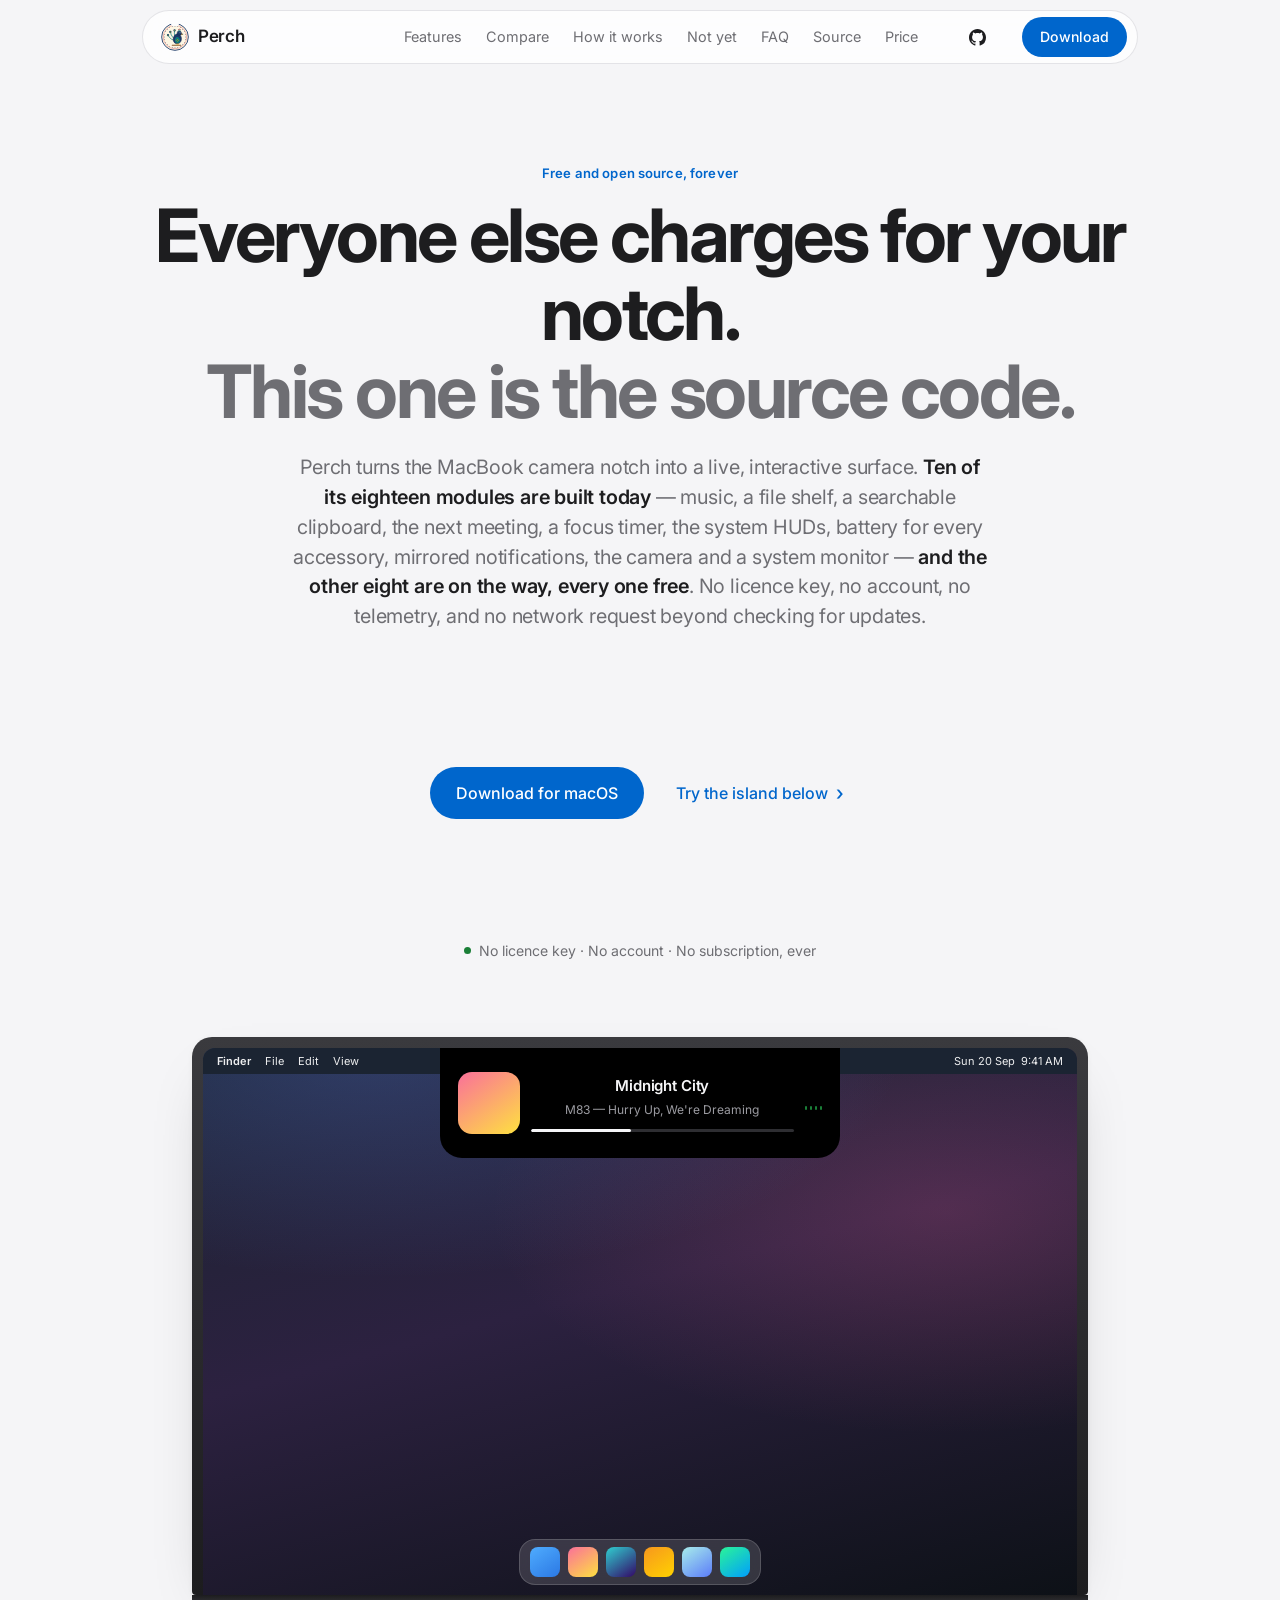
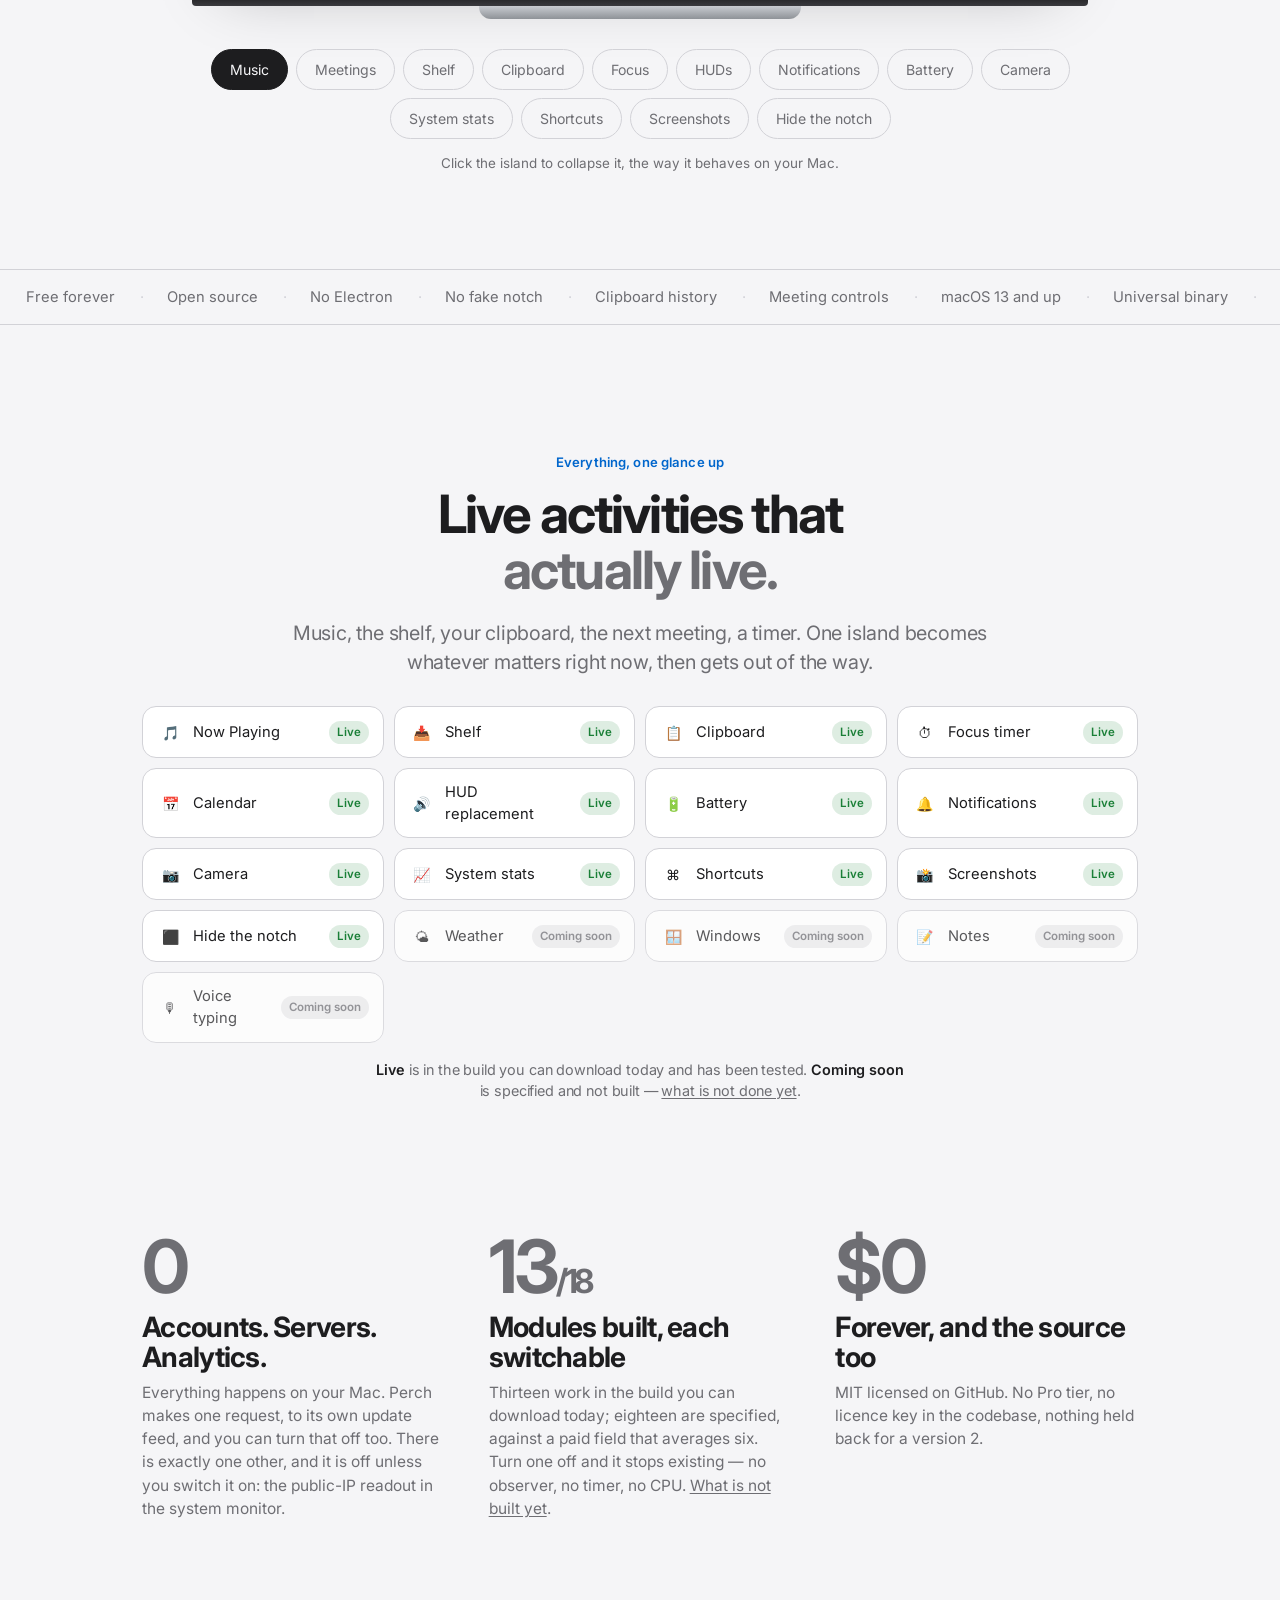
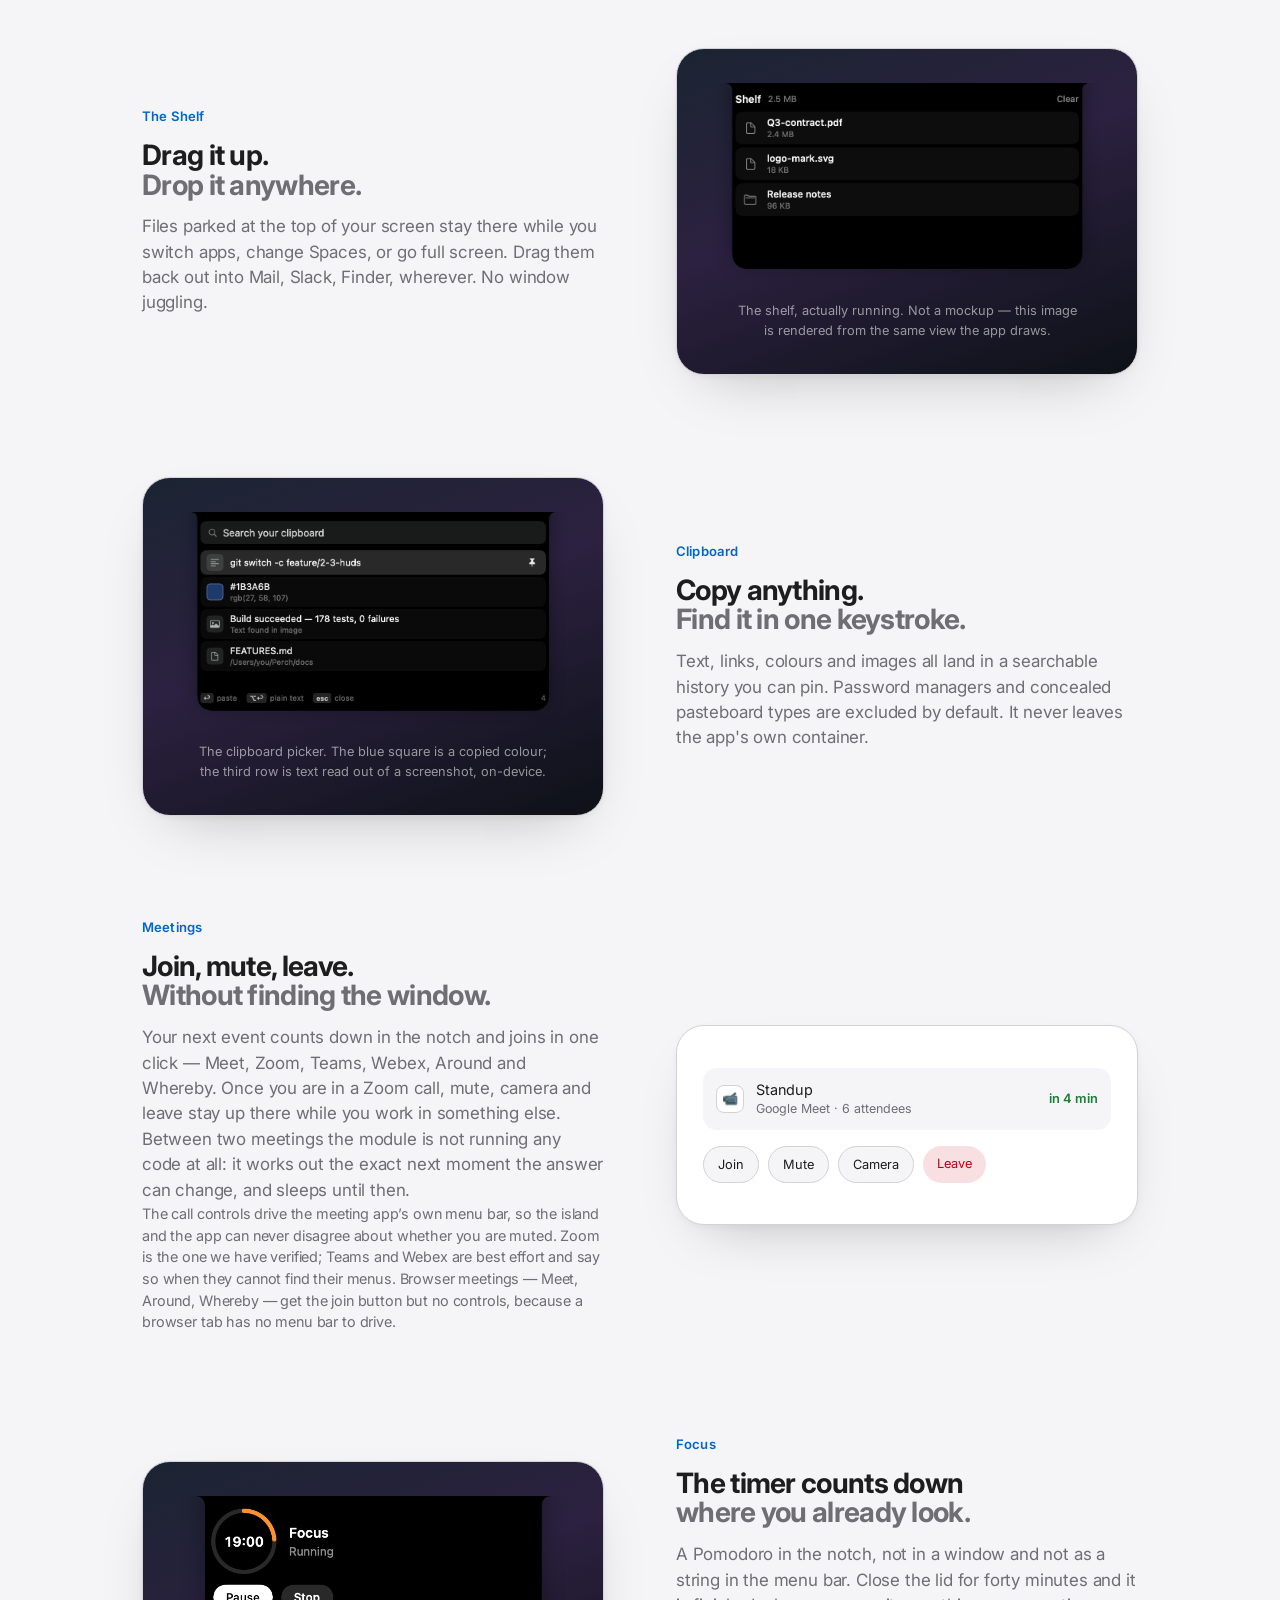
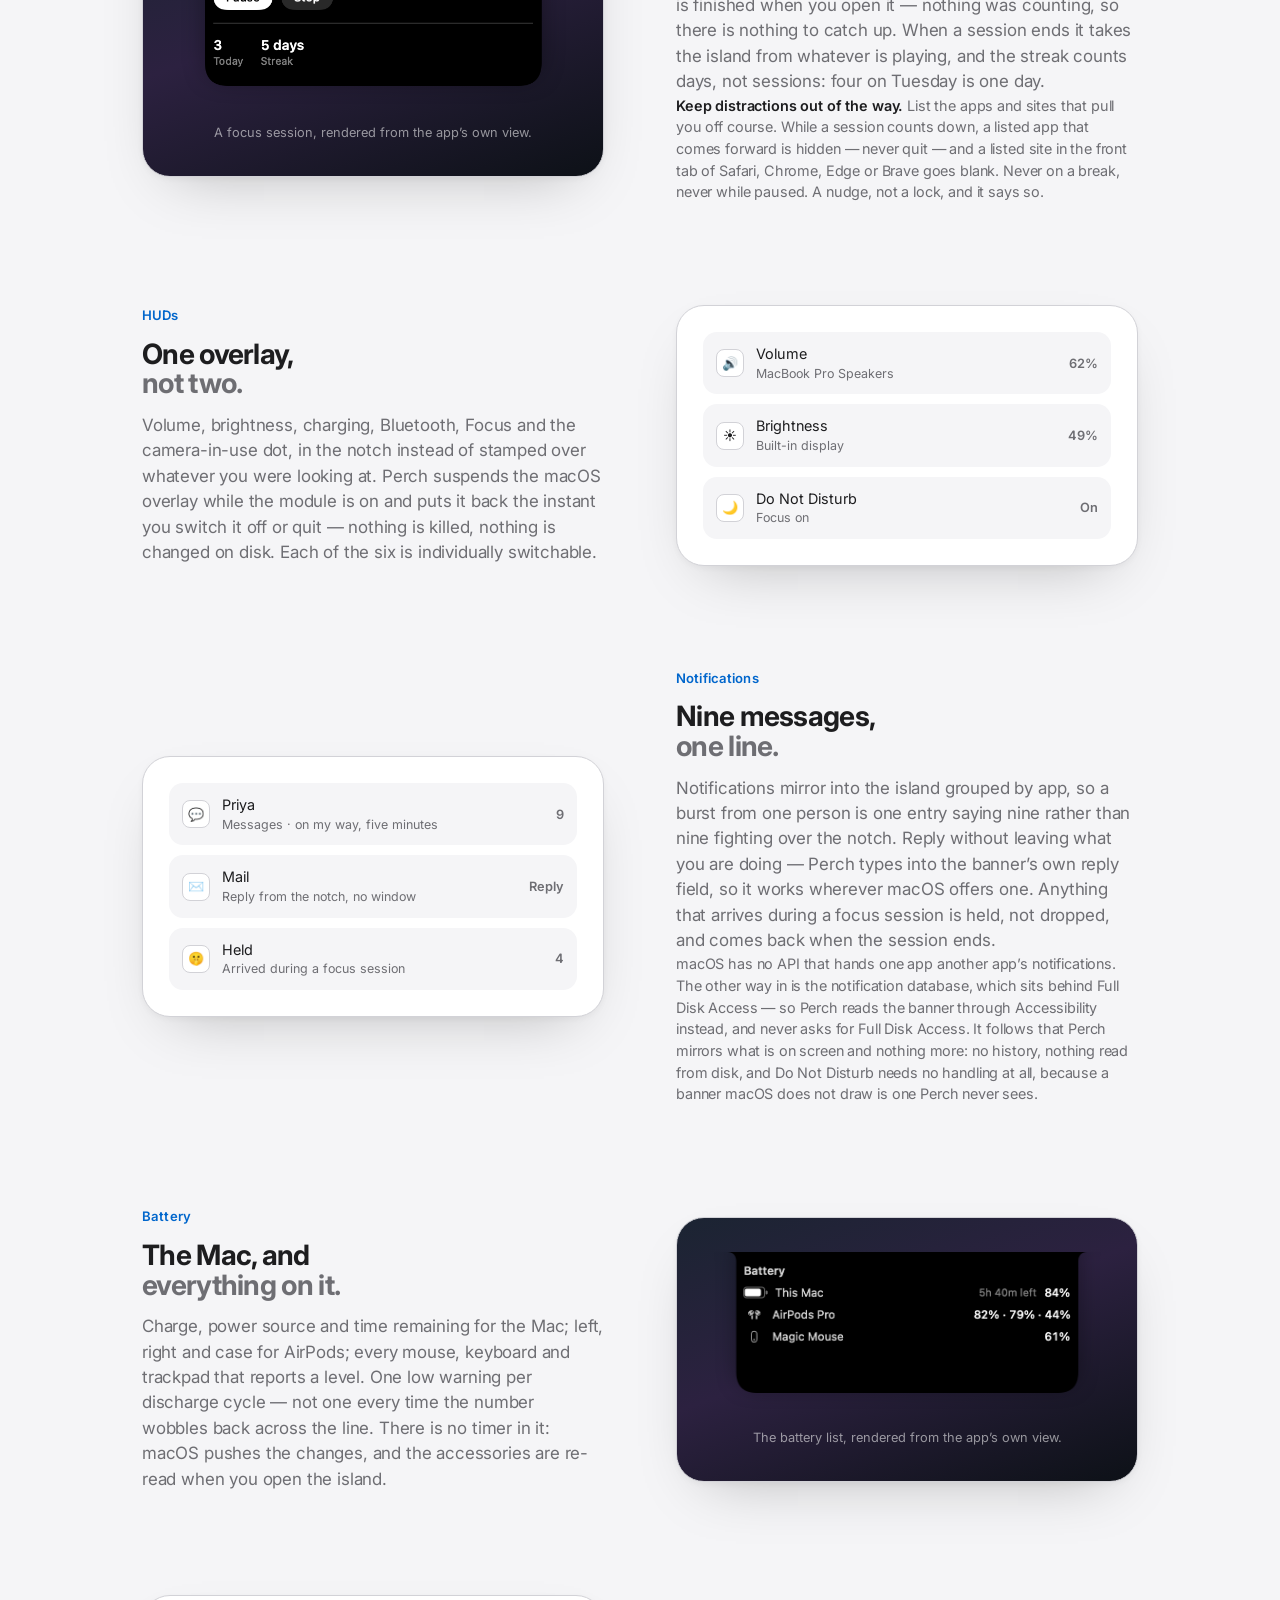
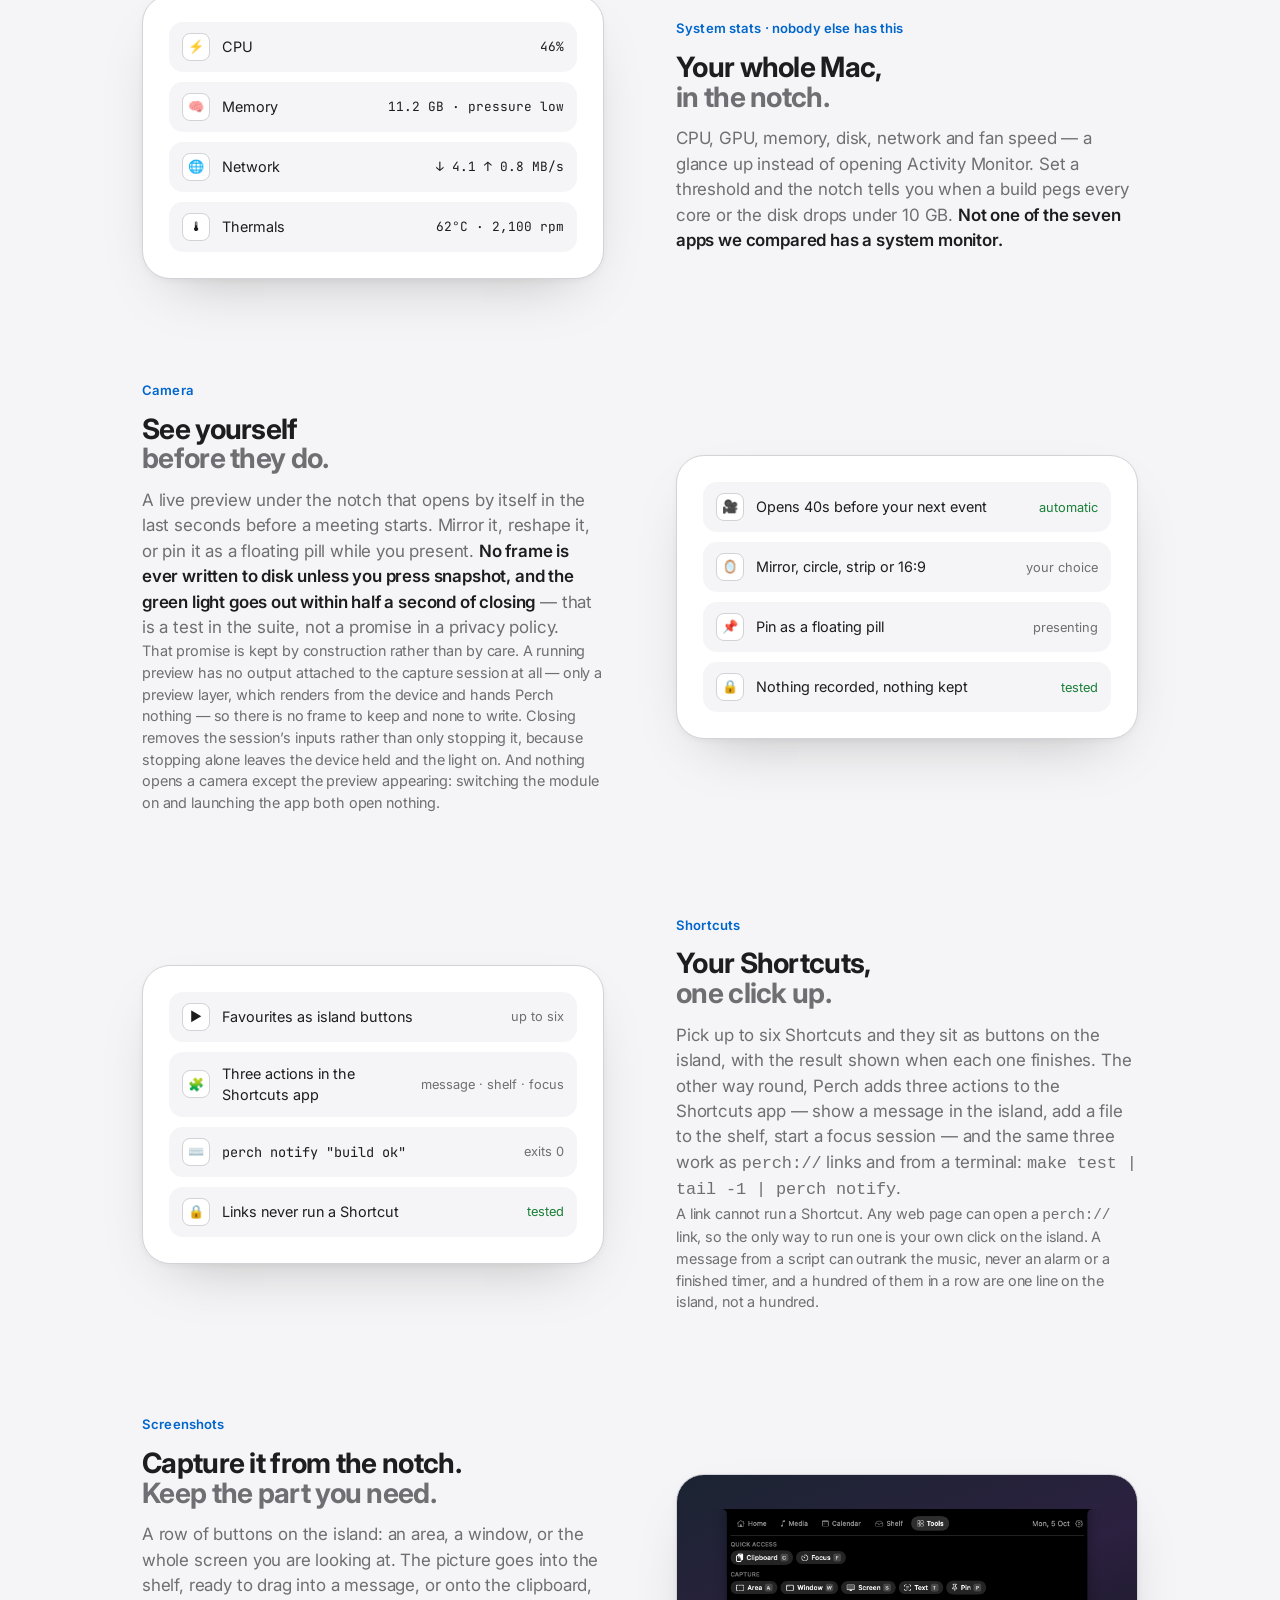
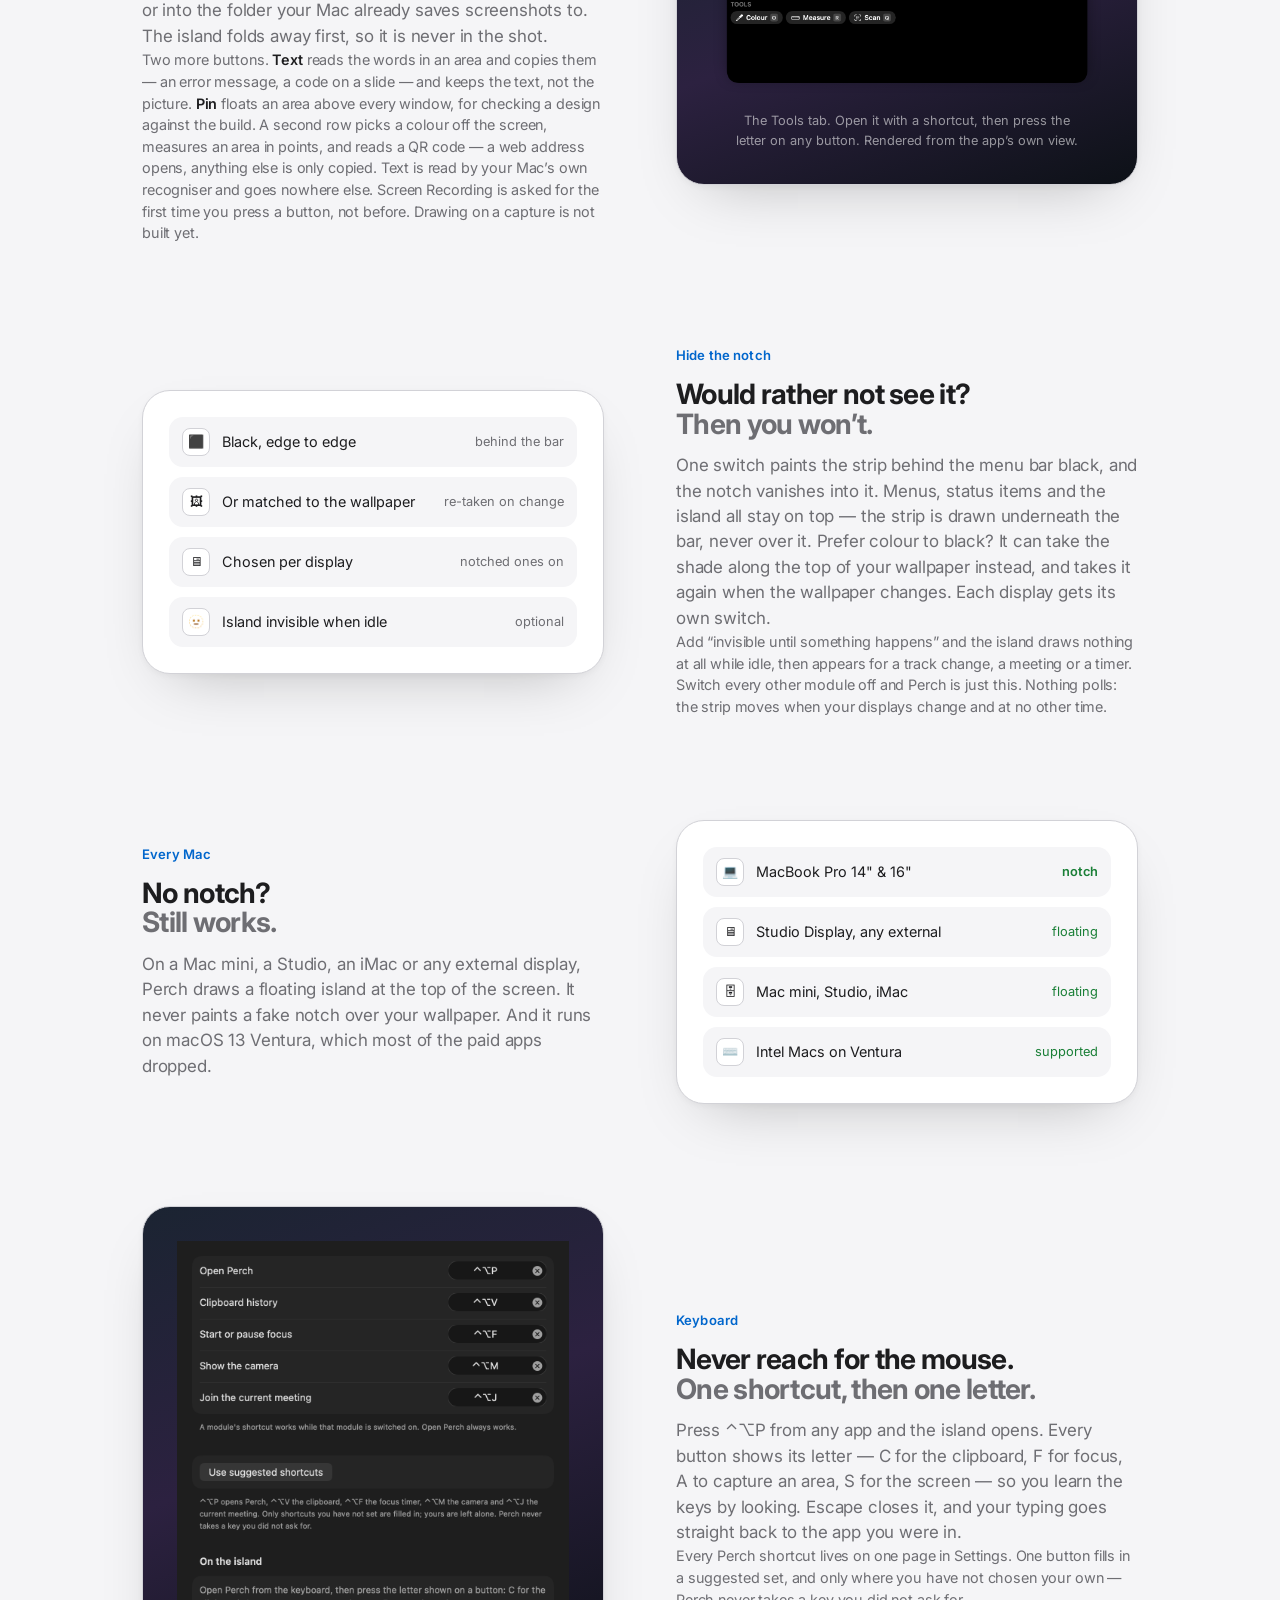
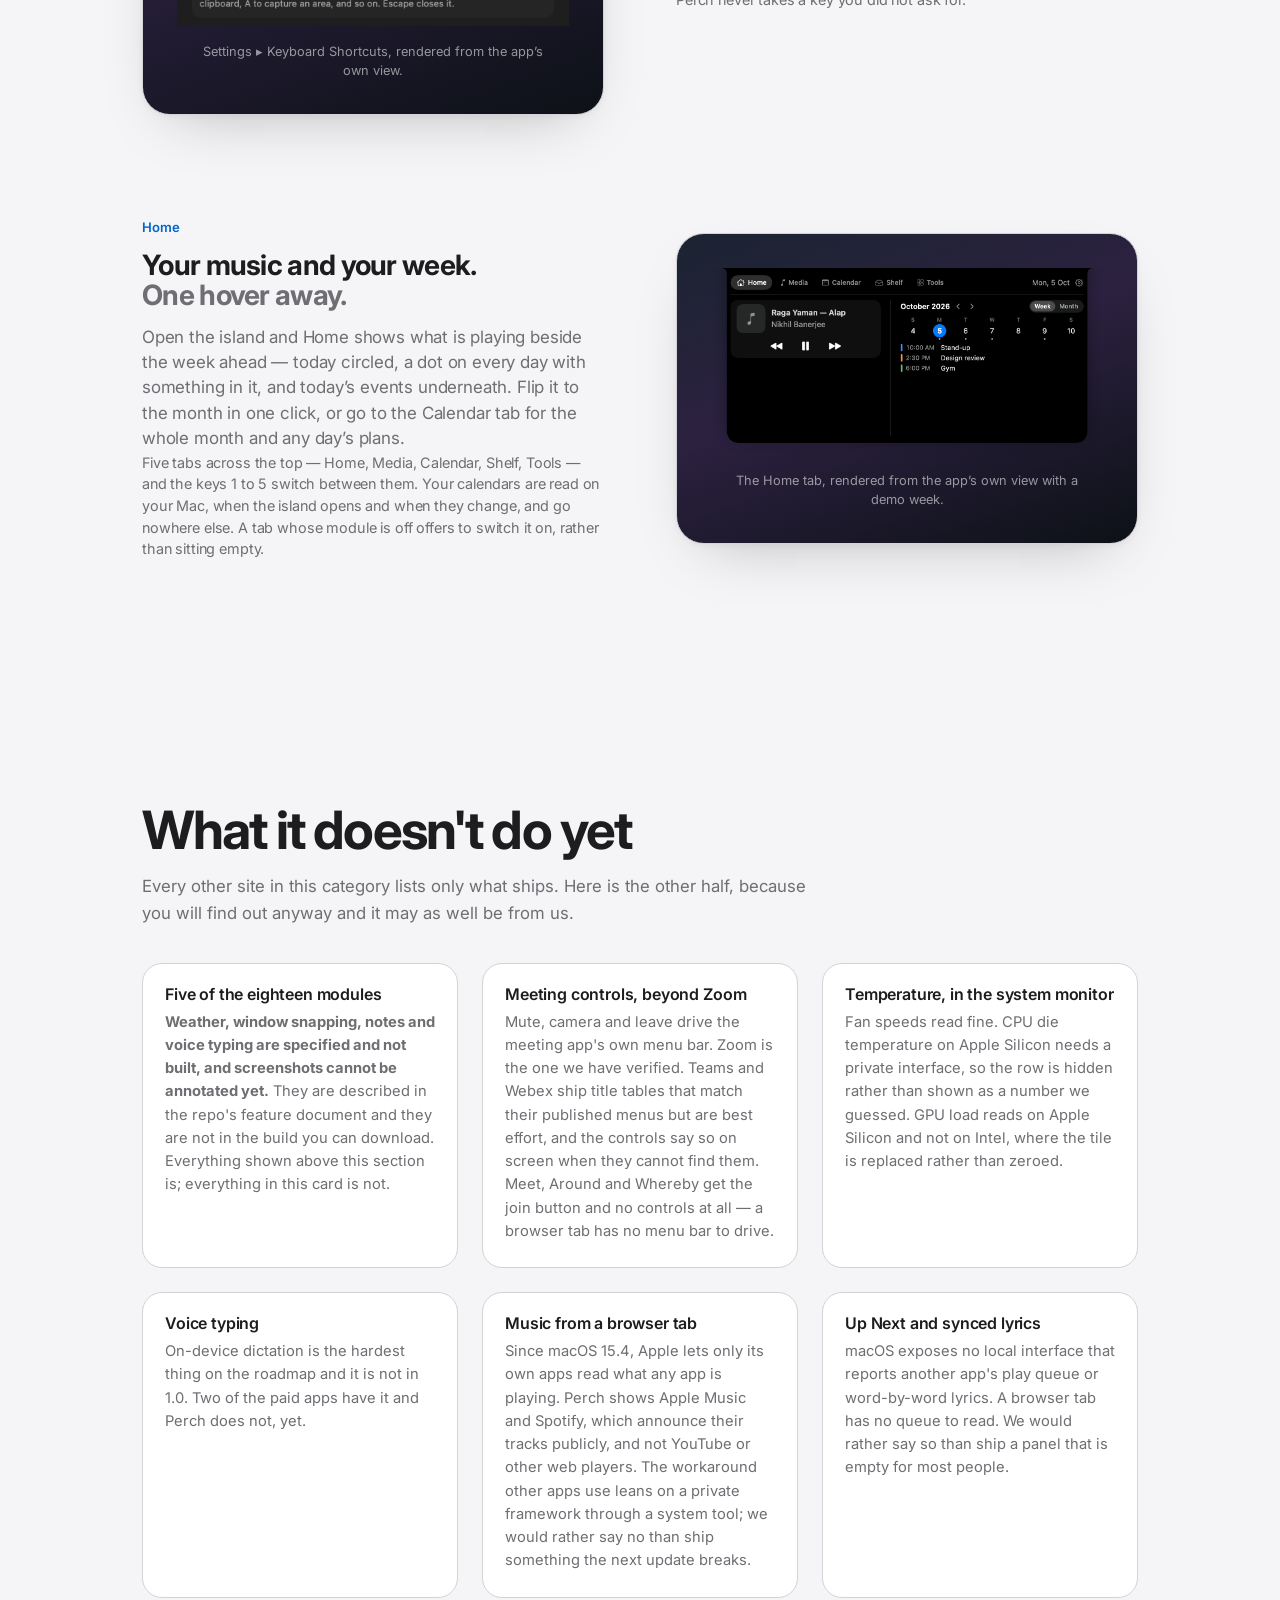
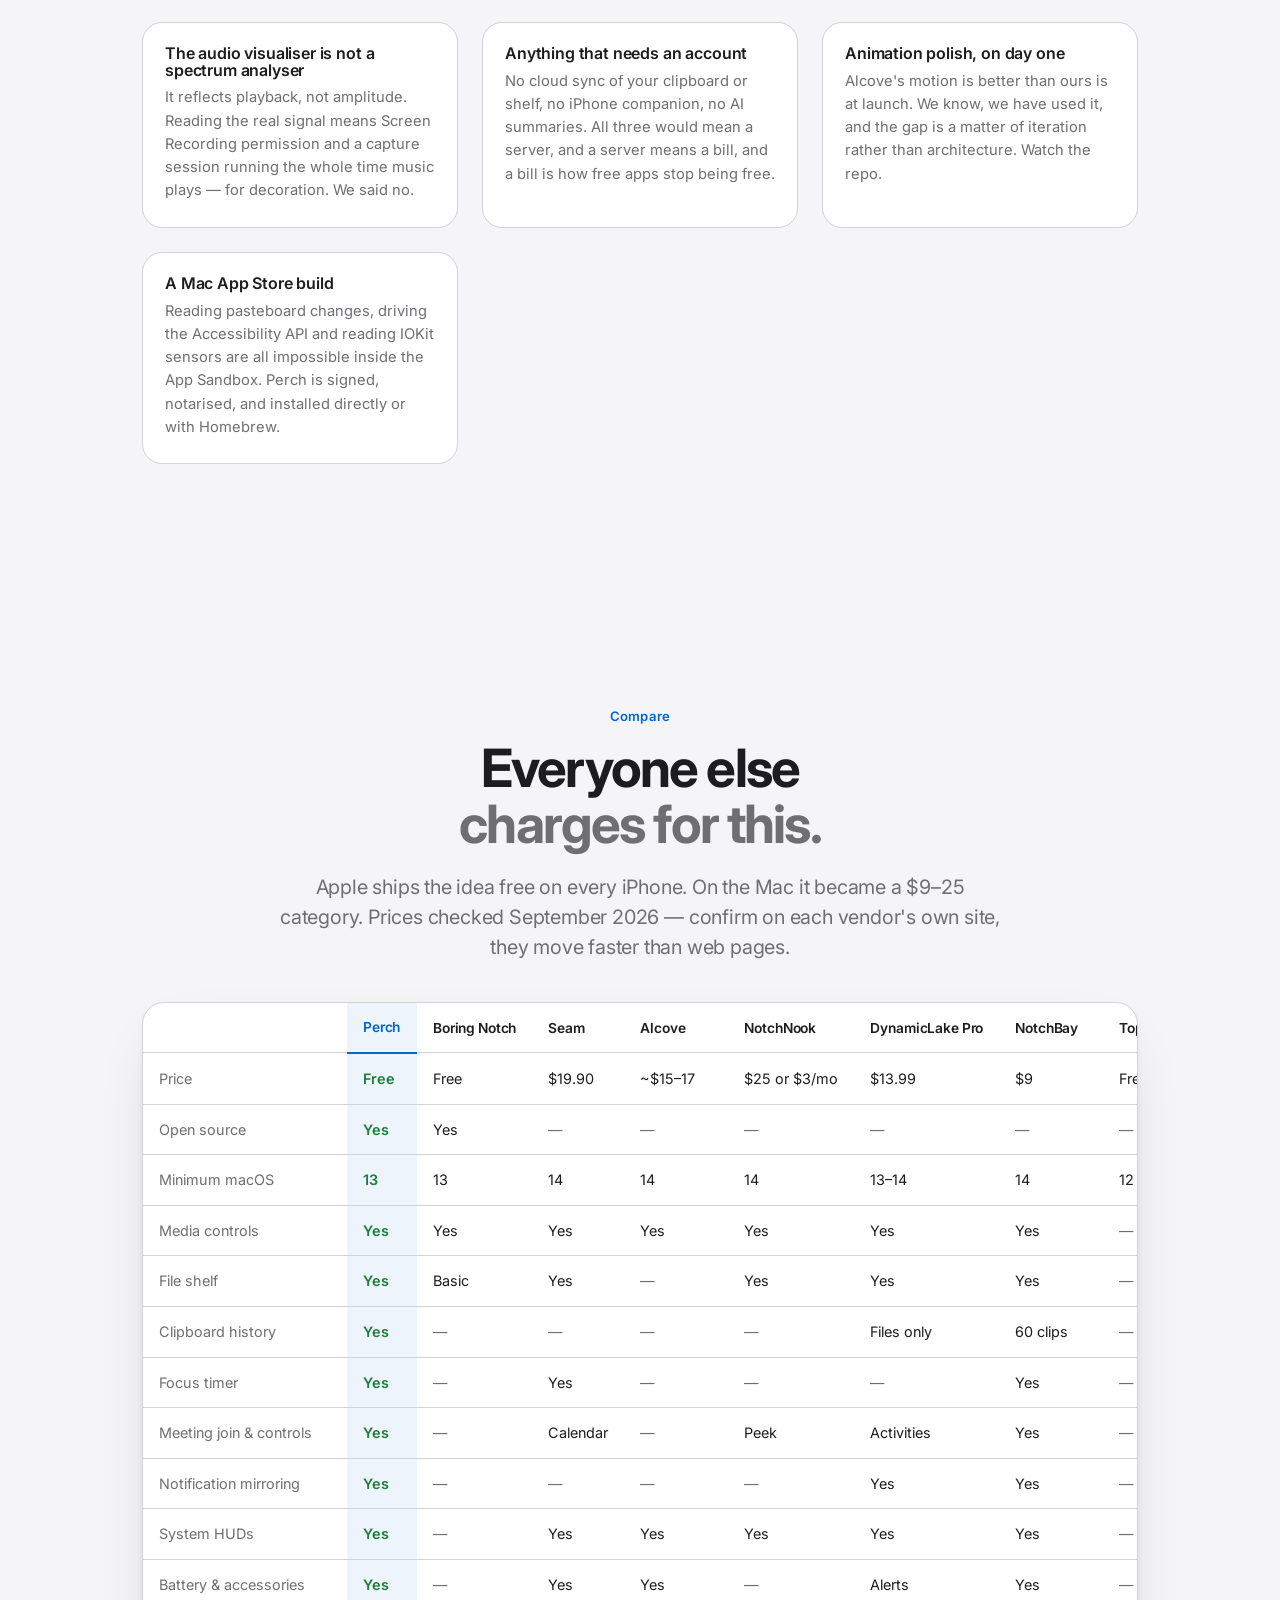
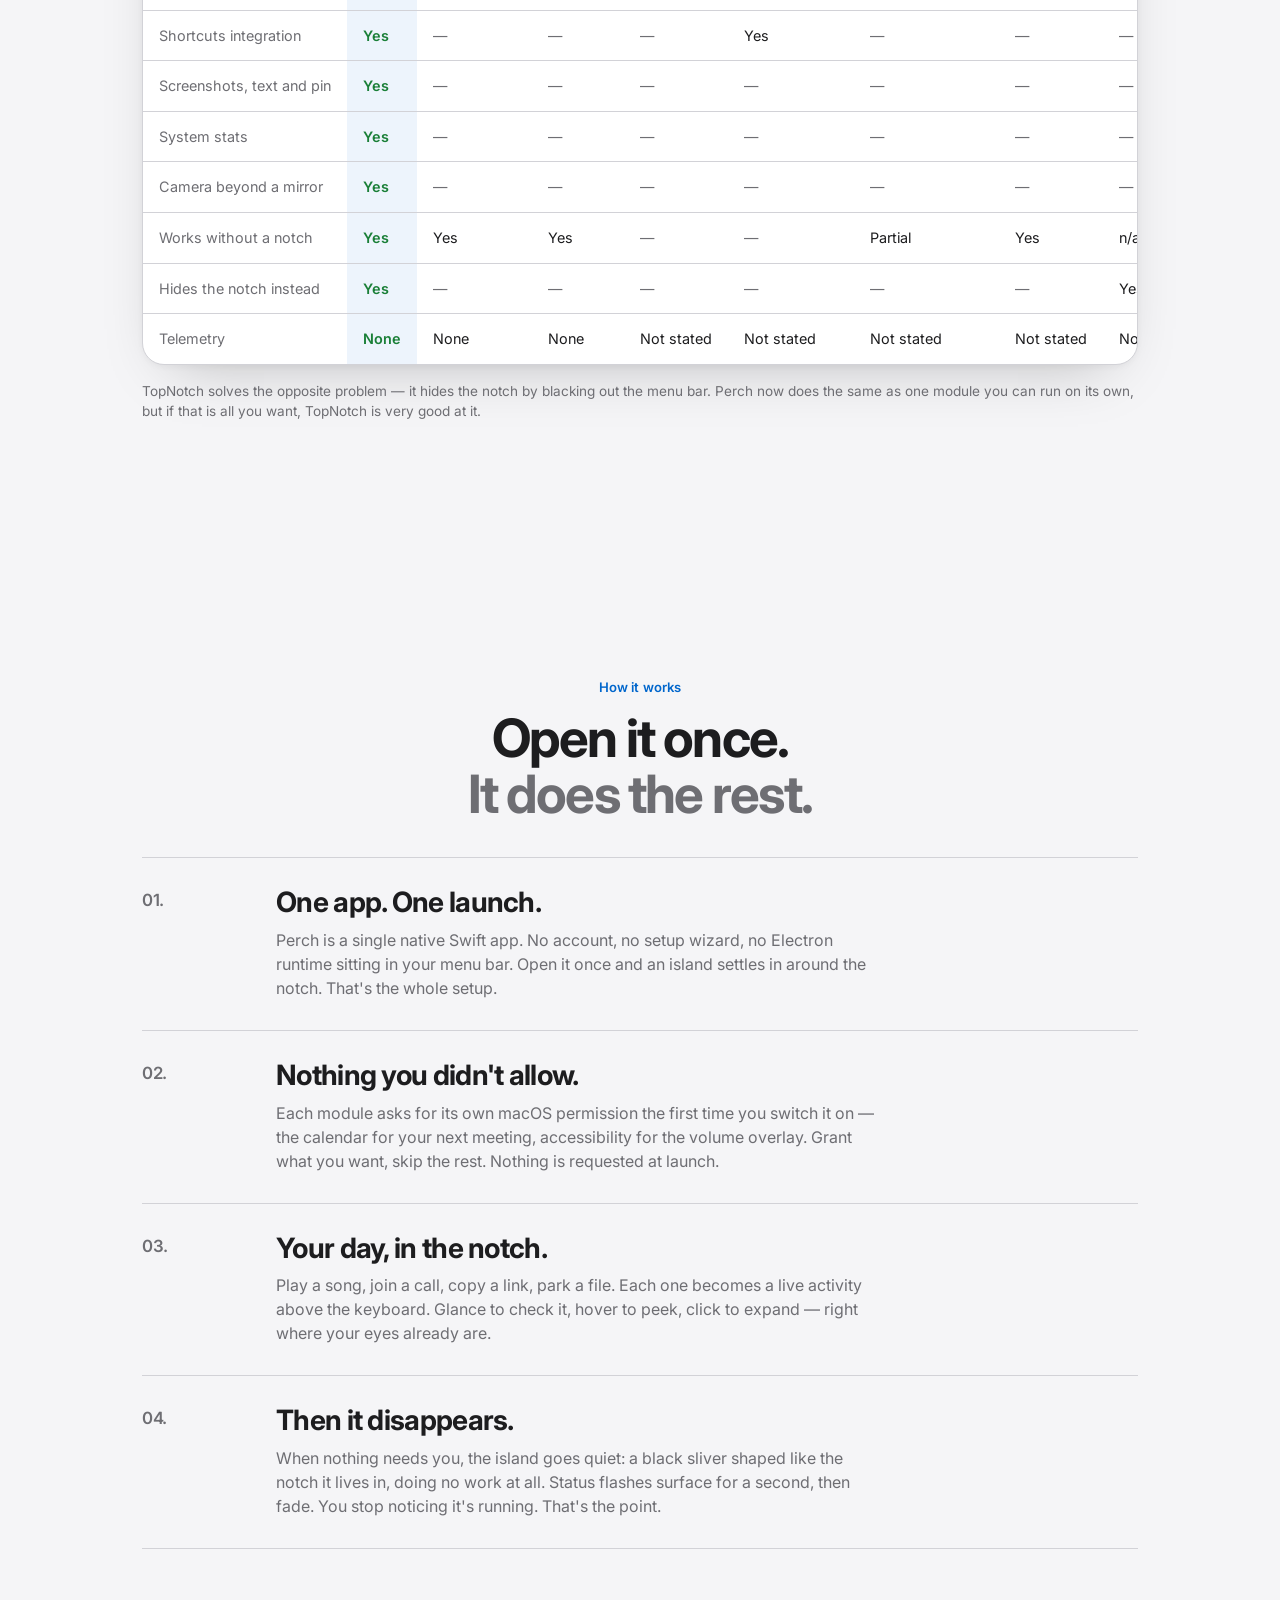
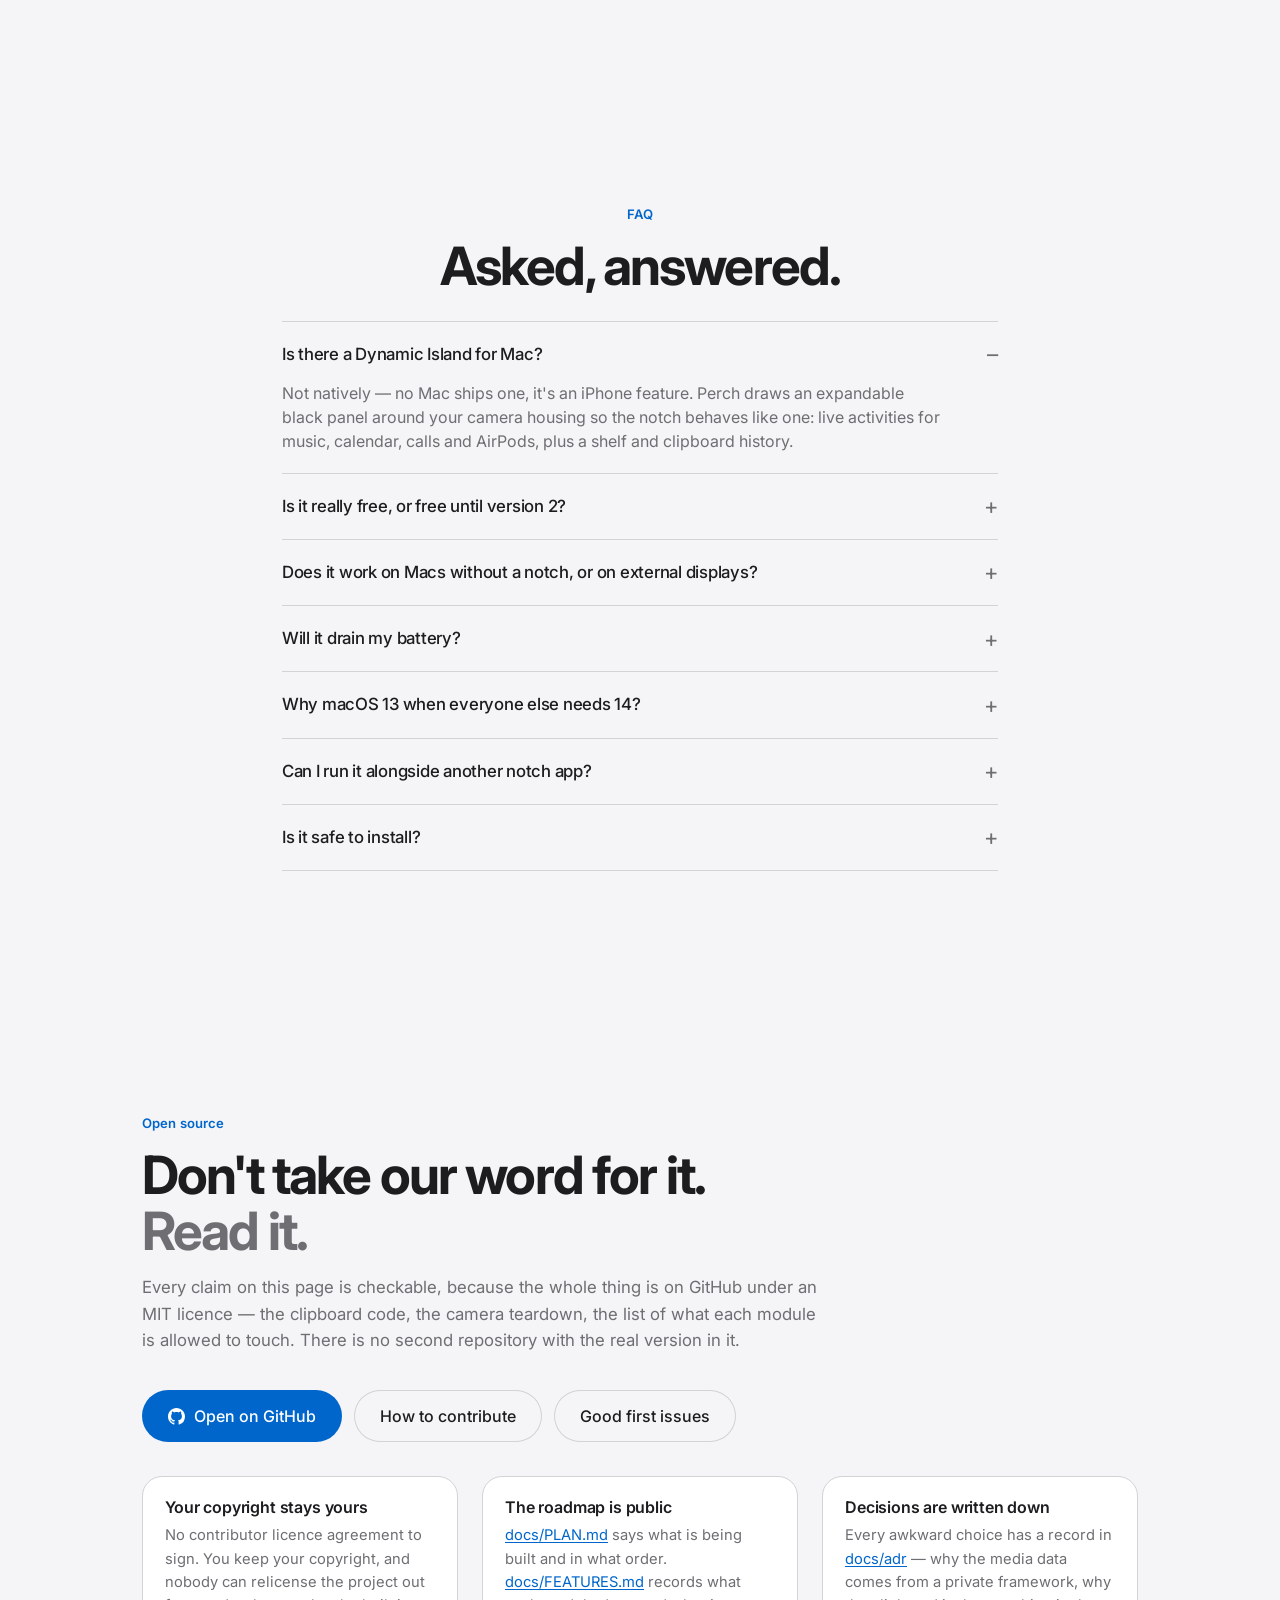
==== commit 18ffec7e: "feat(home): tabs on the island, and the week on Home Home, Media, Calendar, Shelf and Tools across t" ====
--- a/Website/index.html
+++ b/Website/index.html
@@ -308,8 +308,8 @@
         <p class="body" style="font-size:.9rem;color:var(--sub)">Two more buttons. <strong>Text</strong> reads the words in an area and copies them &mdash; an error message, a code on a slide &mdash; and keeps the text, not the picture. <strong>Pin</strong> floats an area above every window, for checking a design against the build. A second row picks a colour off the screen, measures an area in points, and reads a QR code &mdash; a web address opens, anything else is only copied. Text is read by your Mac&rsquo;s own recogniser and goes nowhere else. Screen Recording is asked for the first time you press a button, not before. Drawing on a capture is not built yet.</p>
       </div>
       <figure class="visual shot">
-        <img src="assets/img/shots/island-home-rows.png" alt="The Perch home surface in three labelled groups — Quick access: Clipboard C, Focus F; Capture: Area A, Window W, Screen S, Text T, Pin P; Tools: Colour O, Measure R, Scan Q — each button showing its key, and a settings gear beside the date" loading="lazy" width="492" height="225">
-        <figcaption>The home surface. Open it with a shortcut, then press the letter on any button. Rendered from the app’s own view.</figcaption>
+        <img src="assets/img/shots/island-tab-tools.png" alt="The Tools tab: Quick access — Clipboard C, Focus F; Capture — Area A, Window W, Screen S, Text T, Pin P; Tools — Colour O, Measure R, Scan Q — each button showing its key" loading="lazy" width="620" height="290">
+        <figcaption>The Tools tab. Open it with a shortcut, then press the letter on any button. Rendered from the app’s own view.</figcaption>
       </figure>
     </div>
 
@@ -352,6 +352,19 @@
       <figure class="visual shot">
         <img src="assets/img/shots/settings-keyboard.png" alt="Settings, Keyboard Shortcuts: Open Perch ⌃⌥P, Clipboard history ⌃⌥V, Start or pause focus ⌃⌥F, Show the camera ⌃⌥M, Join the current meeting ⌃⌥J, and a Use suggested shortcuts button" loading="lazy" width="420" height="412">
         <figcaption>Settings ▸ Keyboard Shortcuts, rendered from the app’s own view.</figcaption>
+      </figure>
+    </div>
+
+    <div class="block">
+      <div class="copy">
+        <p class="eyebrow">Home</p>
+        <h3>Your music and your week.<span class="soft">One hover away.</span></h3>
+        <p class="body">Open the island and Home shows what is playing beside the week ahead &mdash; today circled, a dot on every day with something in it, and today&rsquo;s events underneath. Flip it to the month in one click, or go to the Calendar tab for the whole month and any day&rsquo;s plans.</p>
+        <p class="body" style="font-size:.9rem;color:var(--sub)">Five tabs across the top &mdash; Home, Media, Calendar, Shelf, Tools &mdash; and the keys 1 to 5 switch between them. Your calendars are read on your Mac, when the island opens and when they change, and go nowhere else. A tab whose module is off offers to switch it on, rather than sitting empty.</p>
+      </div>
+      <figure class="visual shot">
+        <img src="assets/img/shots/island-tab-home.png" alt="The Perch island open on its Home tab: tabs for Home, Media, Calendar, Shelf and Tools across the top; the track playing with its controls on the left; this week with today highlighted and today’s events on the right" loading="lazy" width="620" height="290">
+        <figcaption>The Home tab, rendered from the app’s own view with a demo week.</figcaption>
       </figure>
     </div>
 
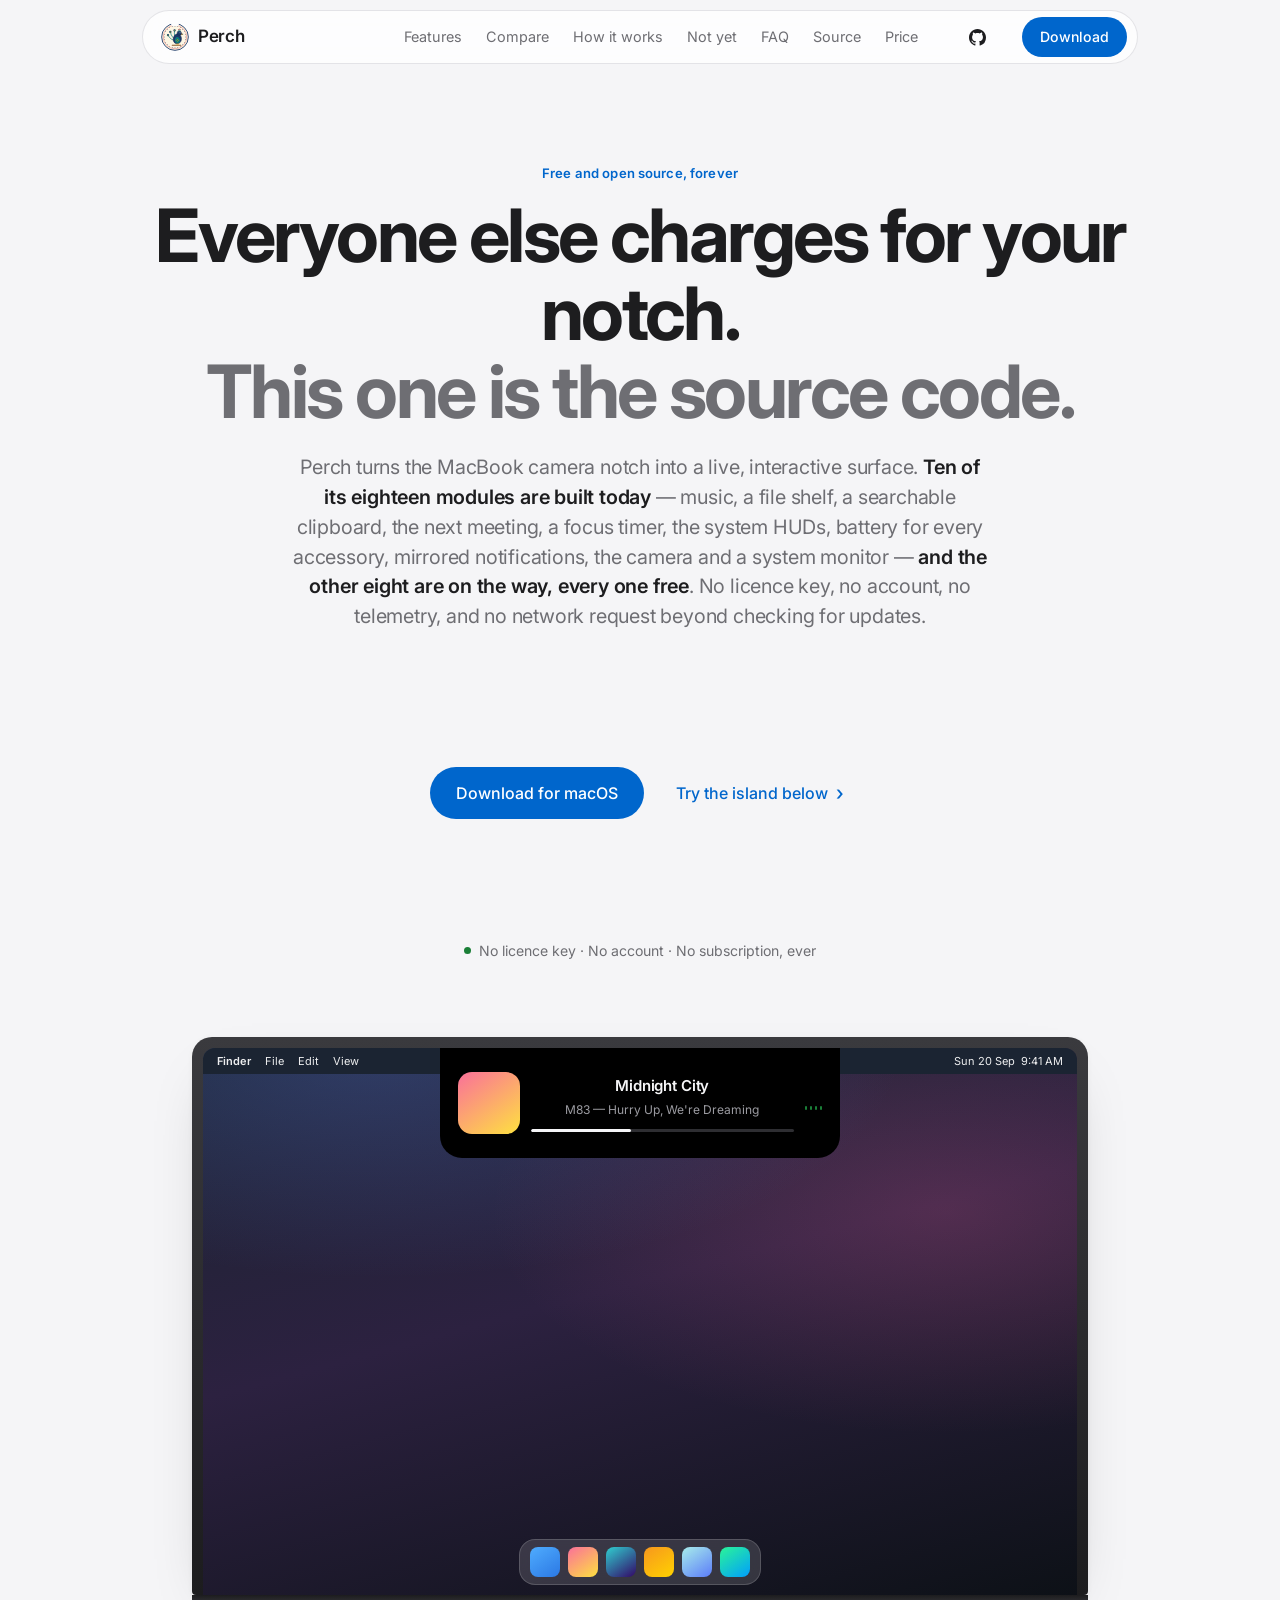
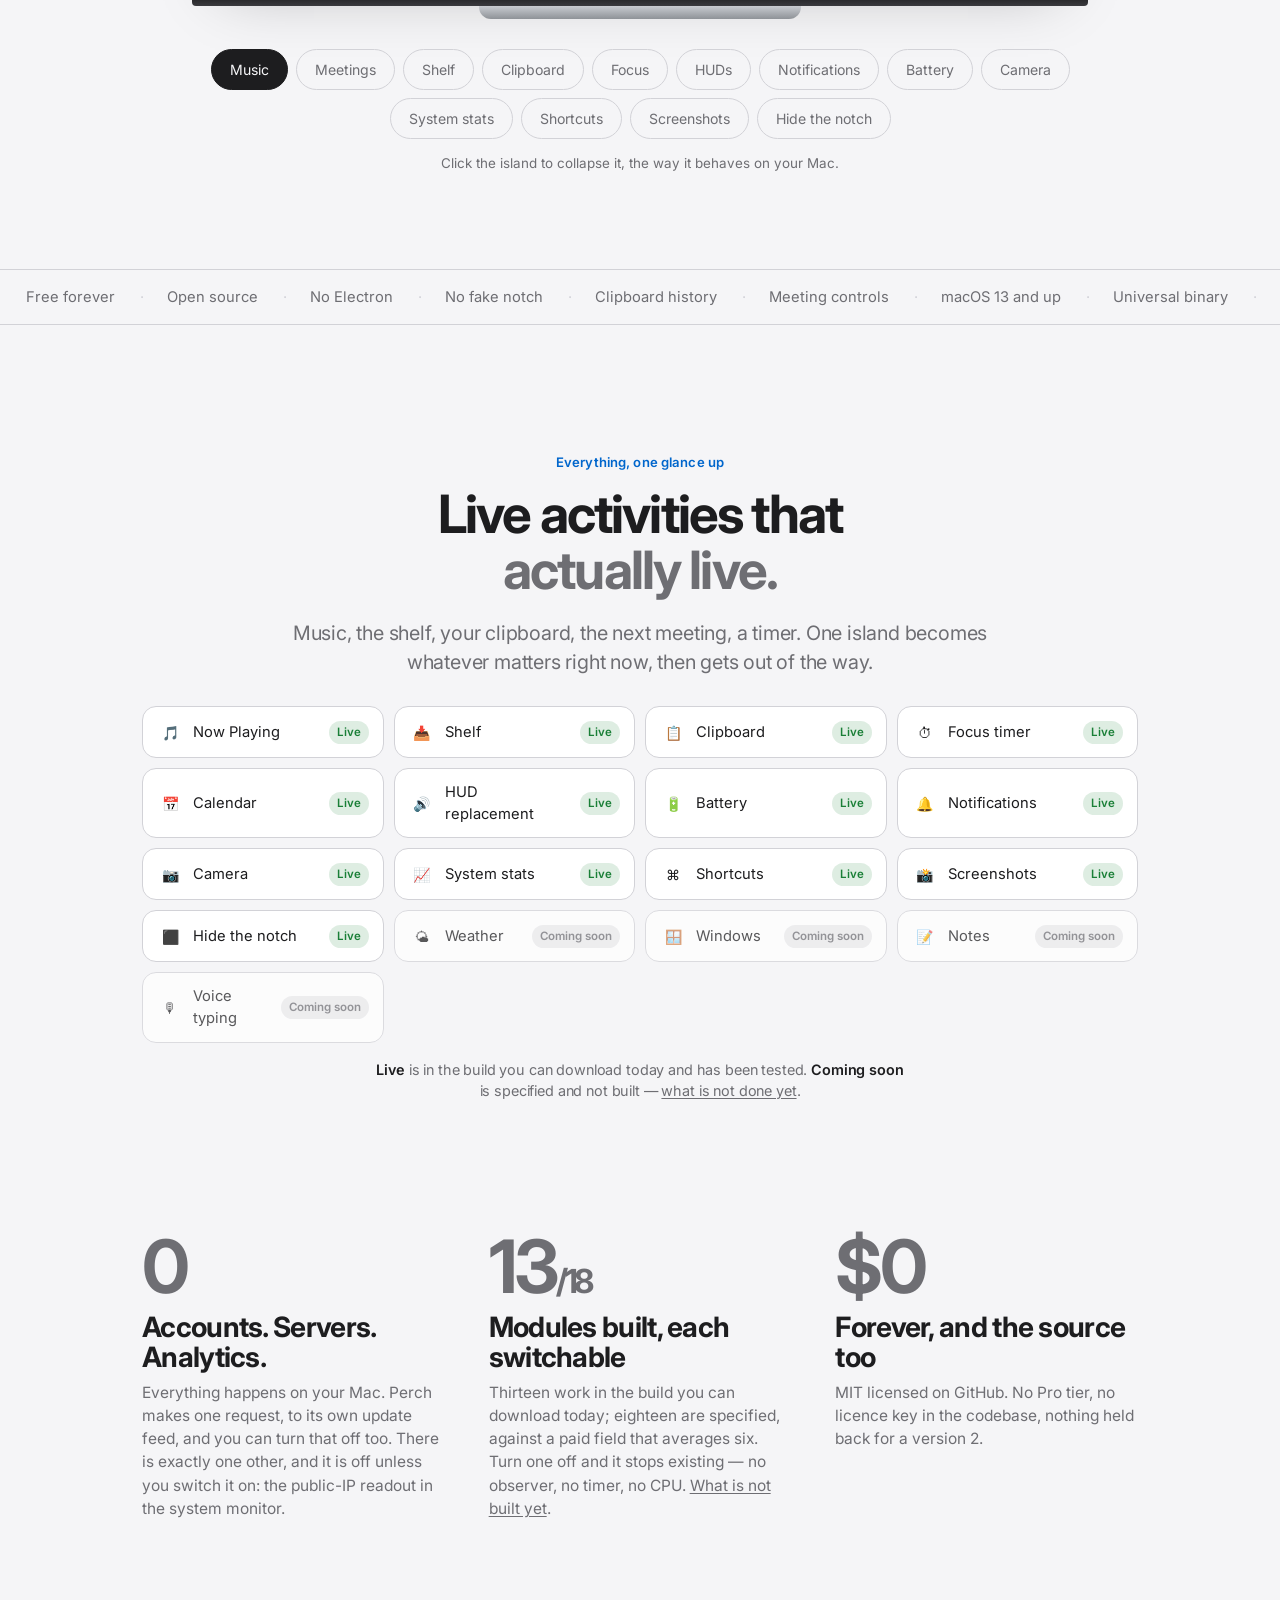
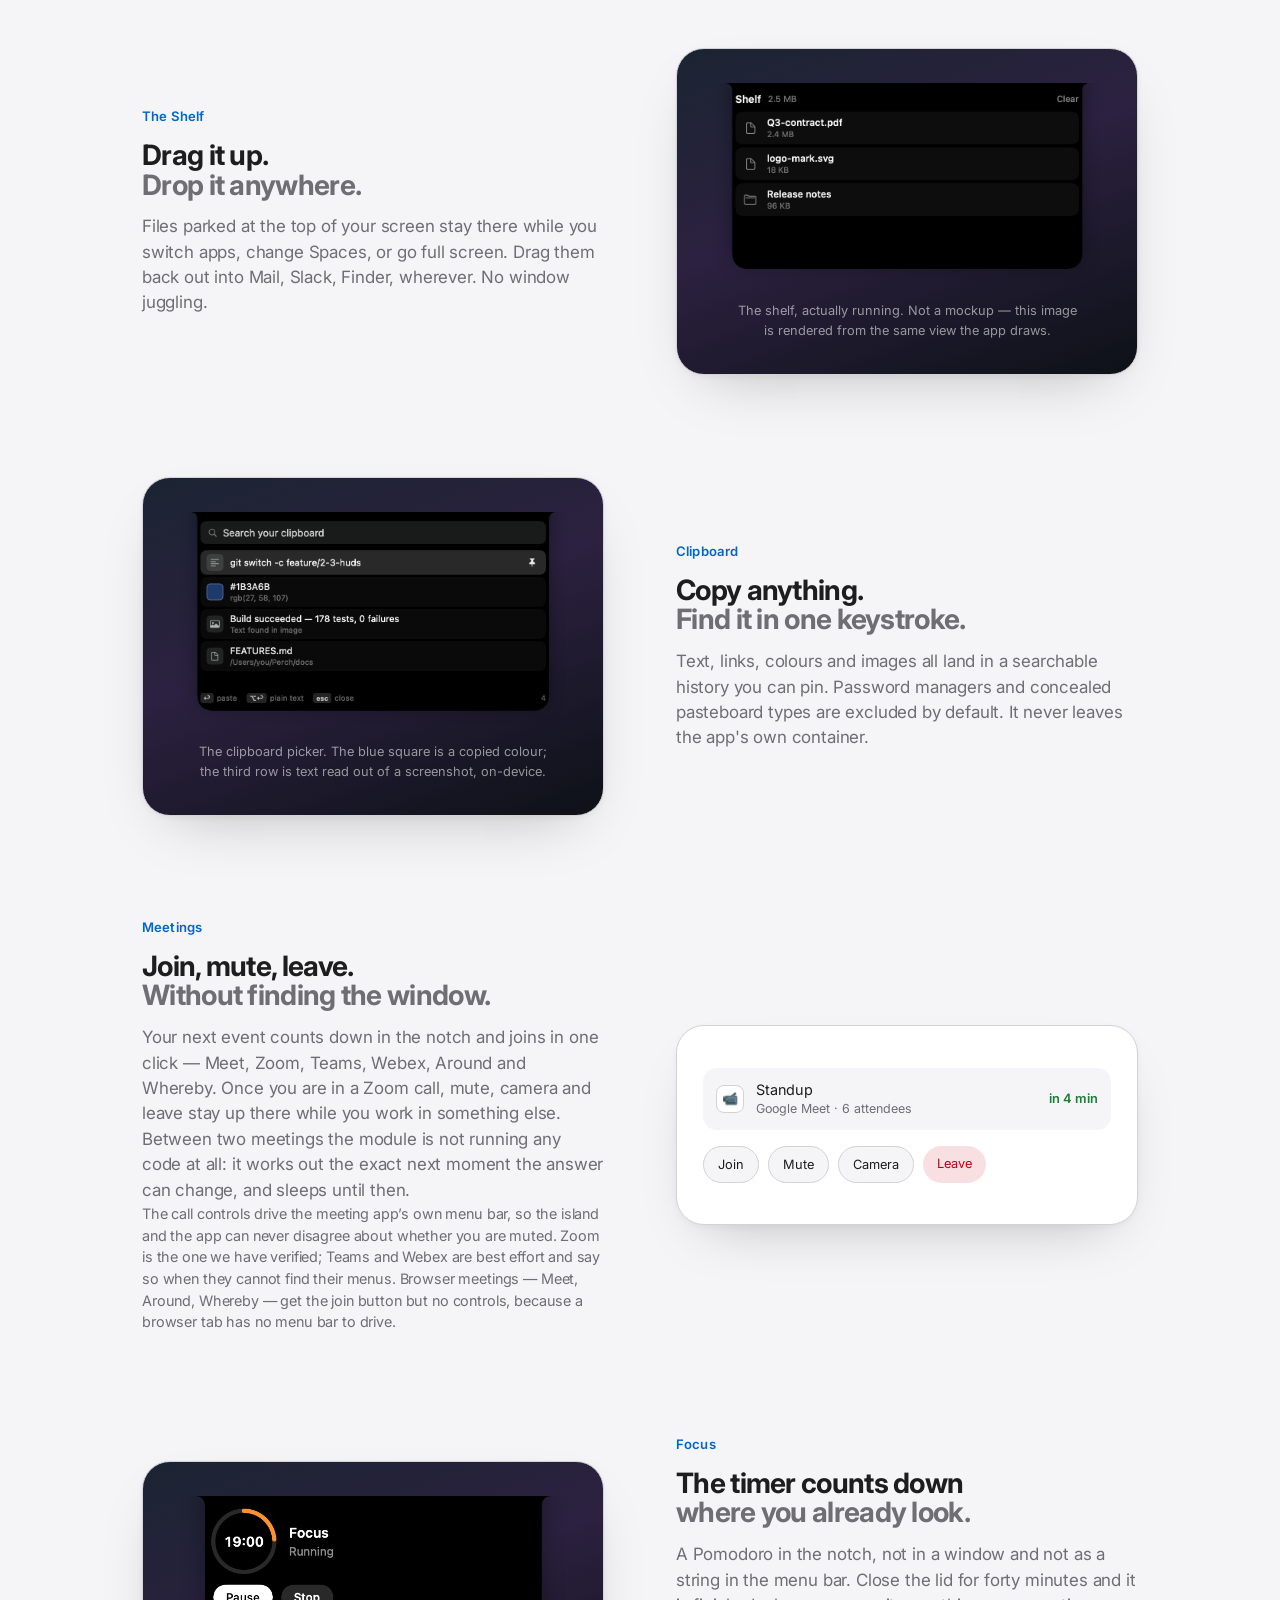
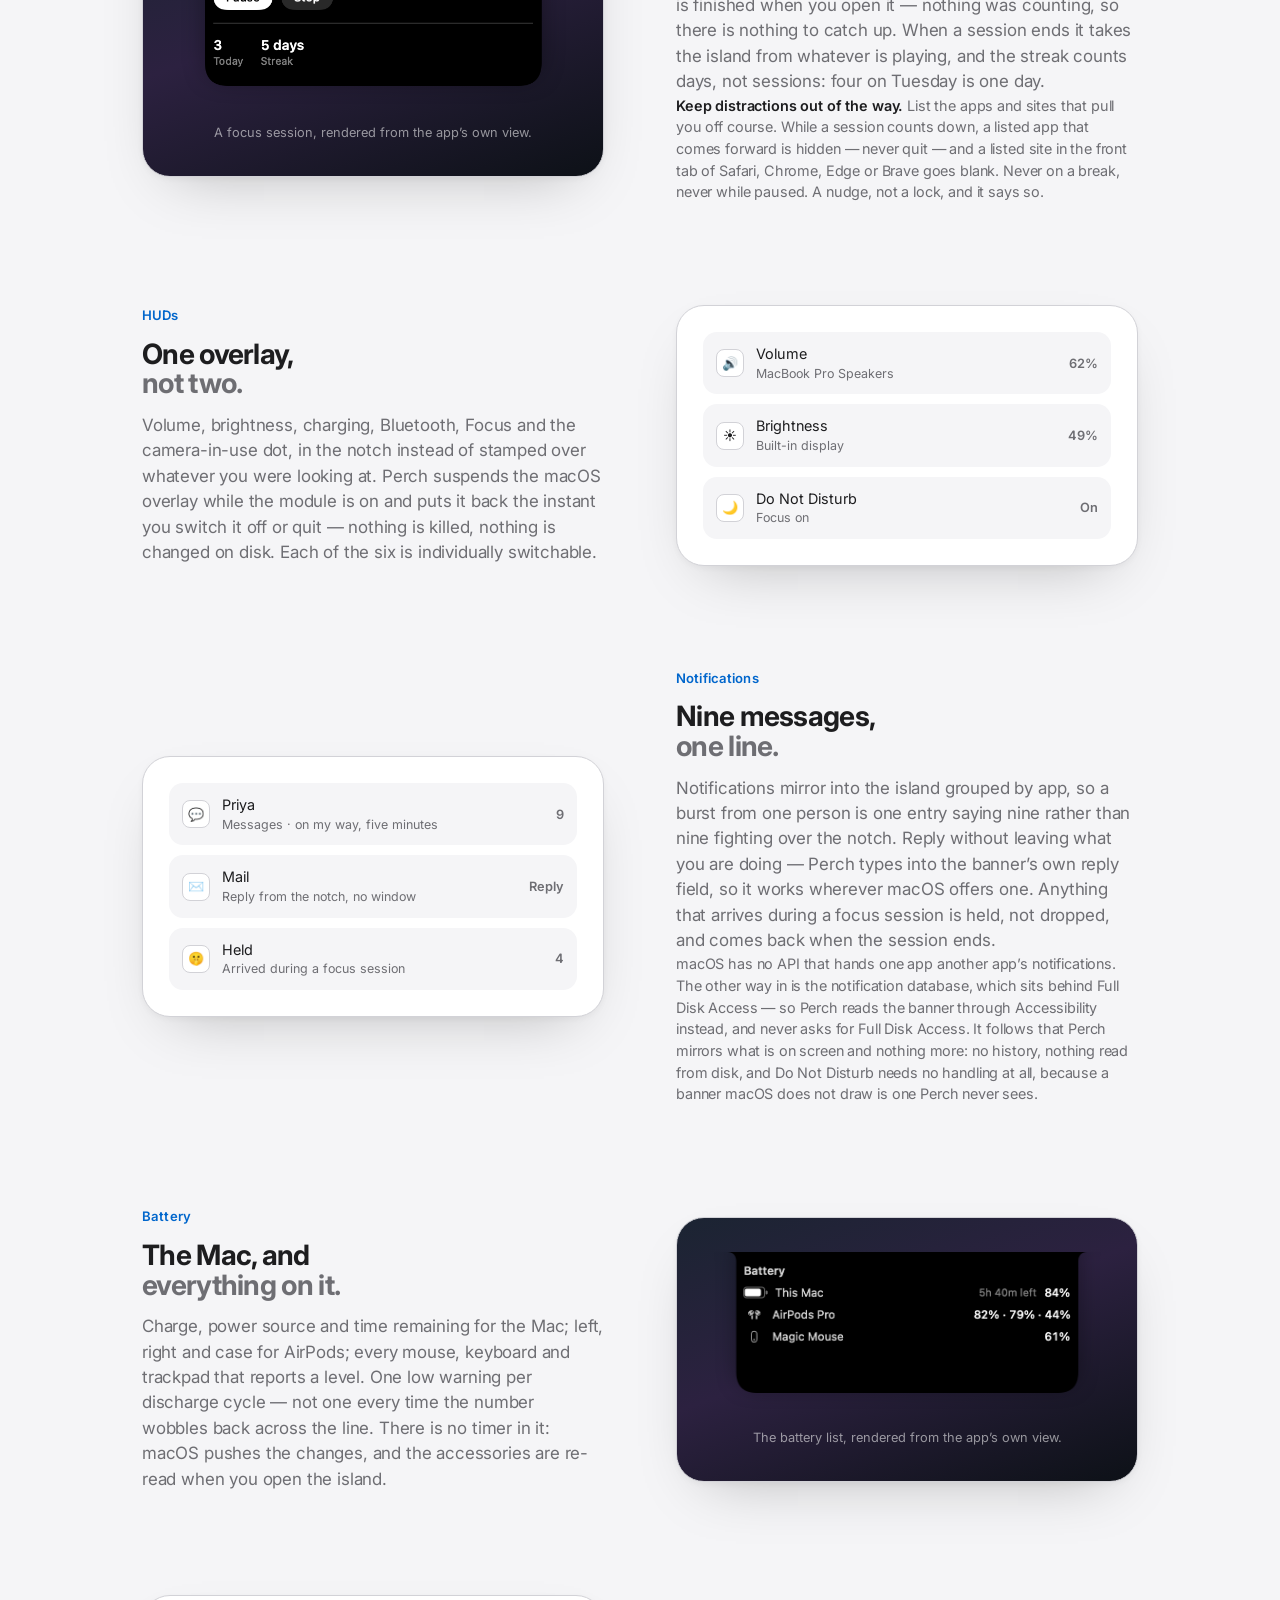
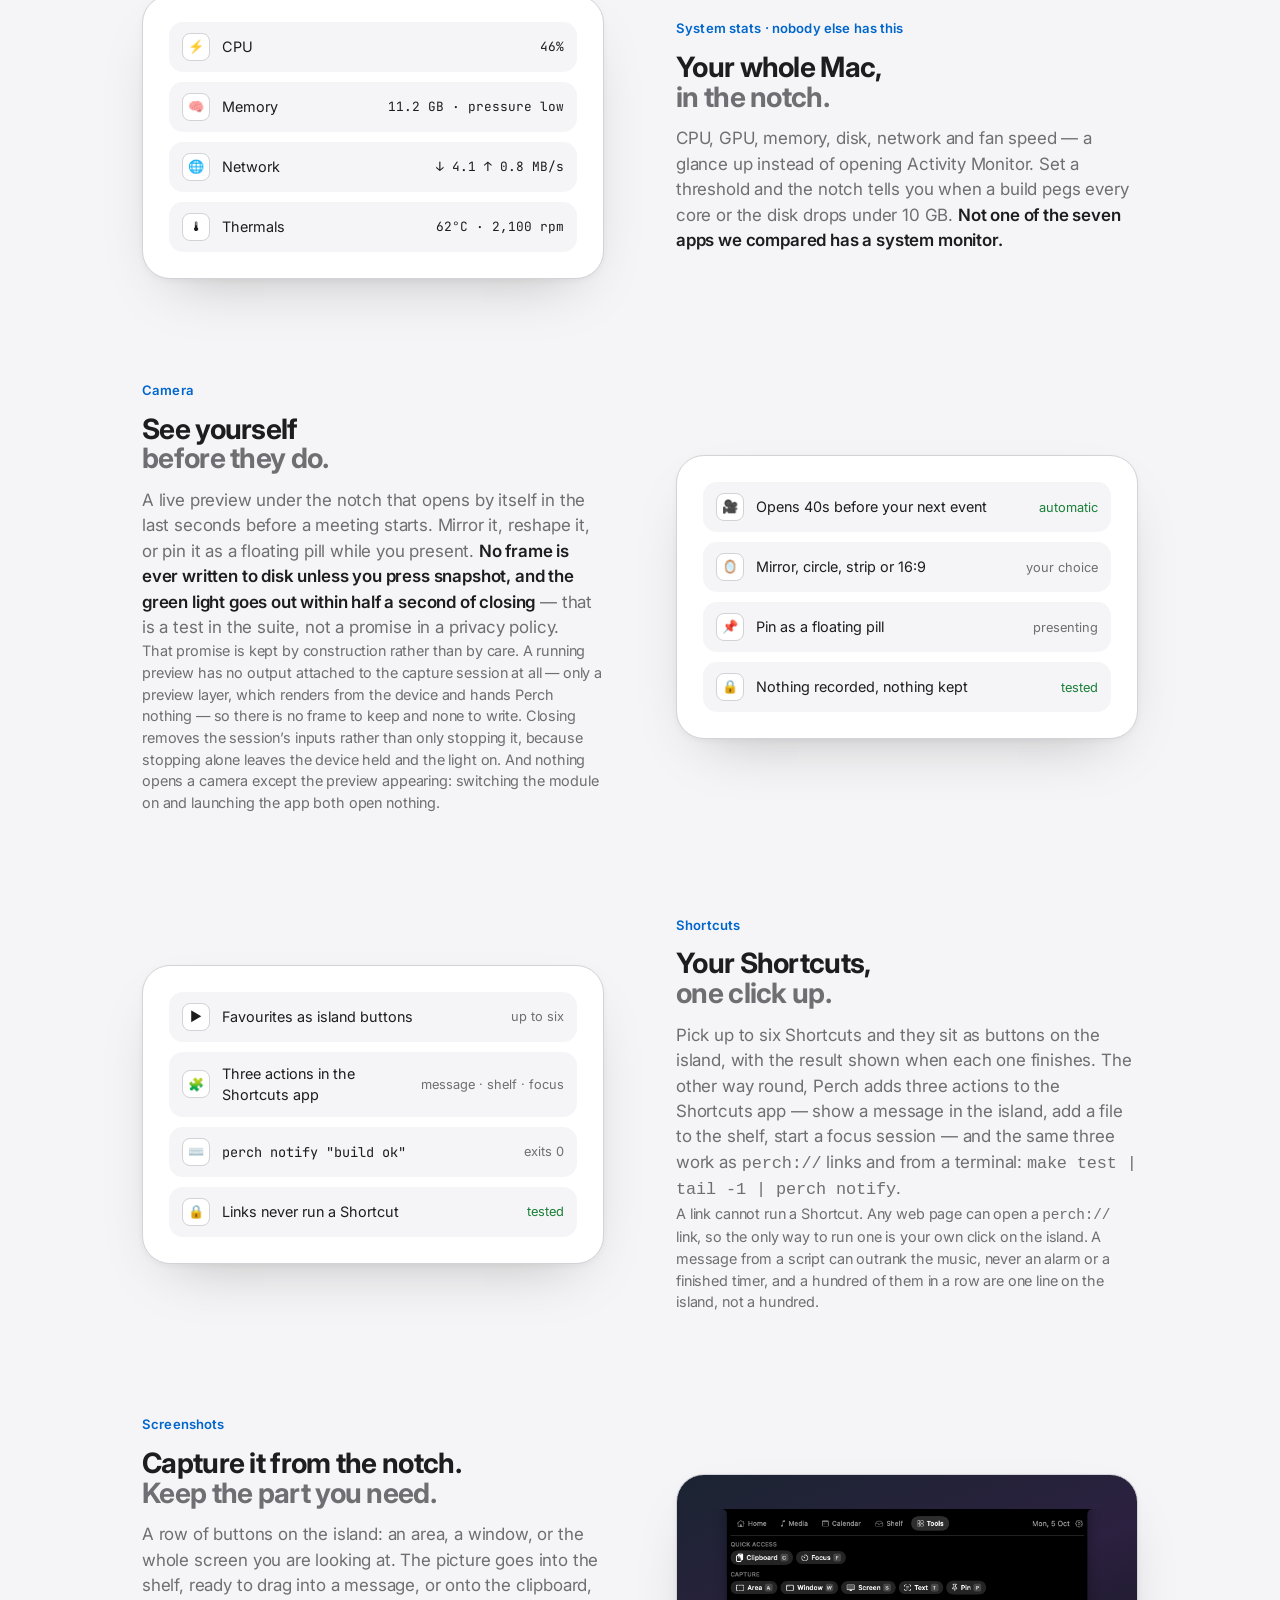
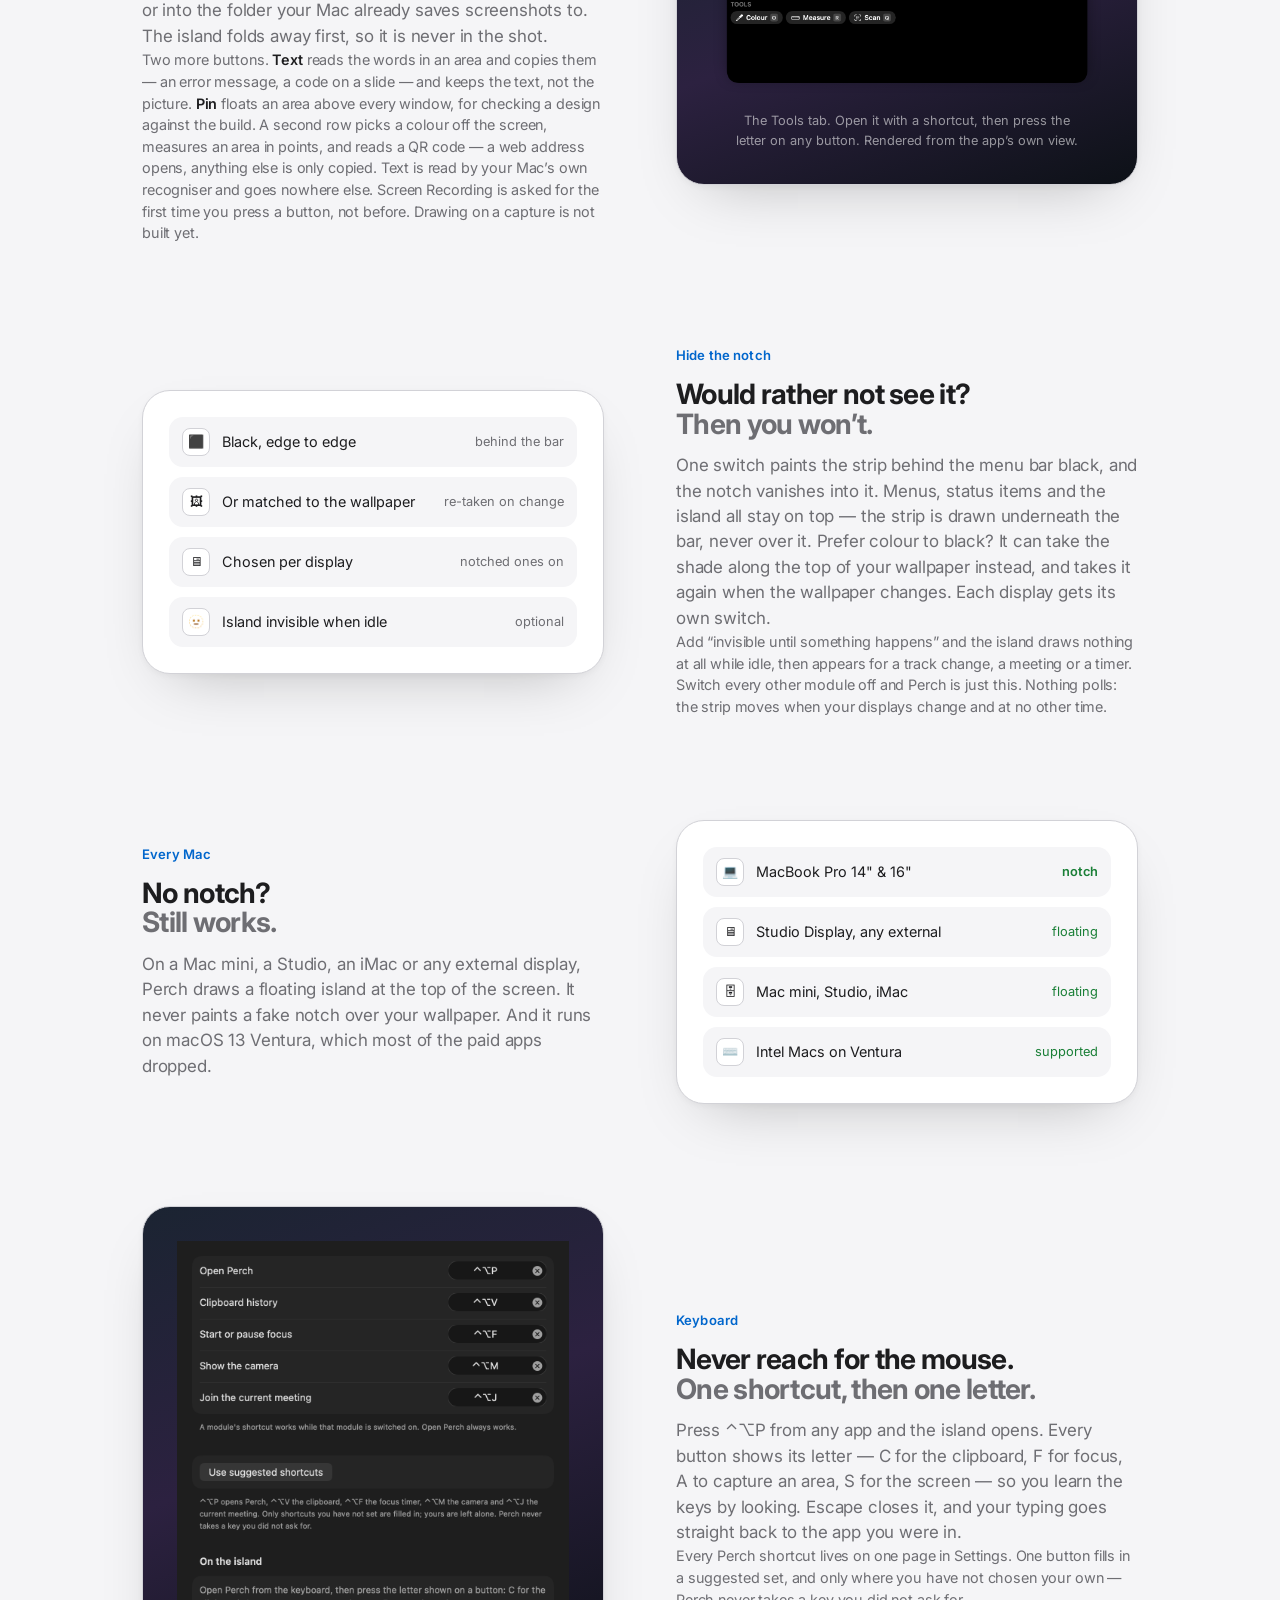
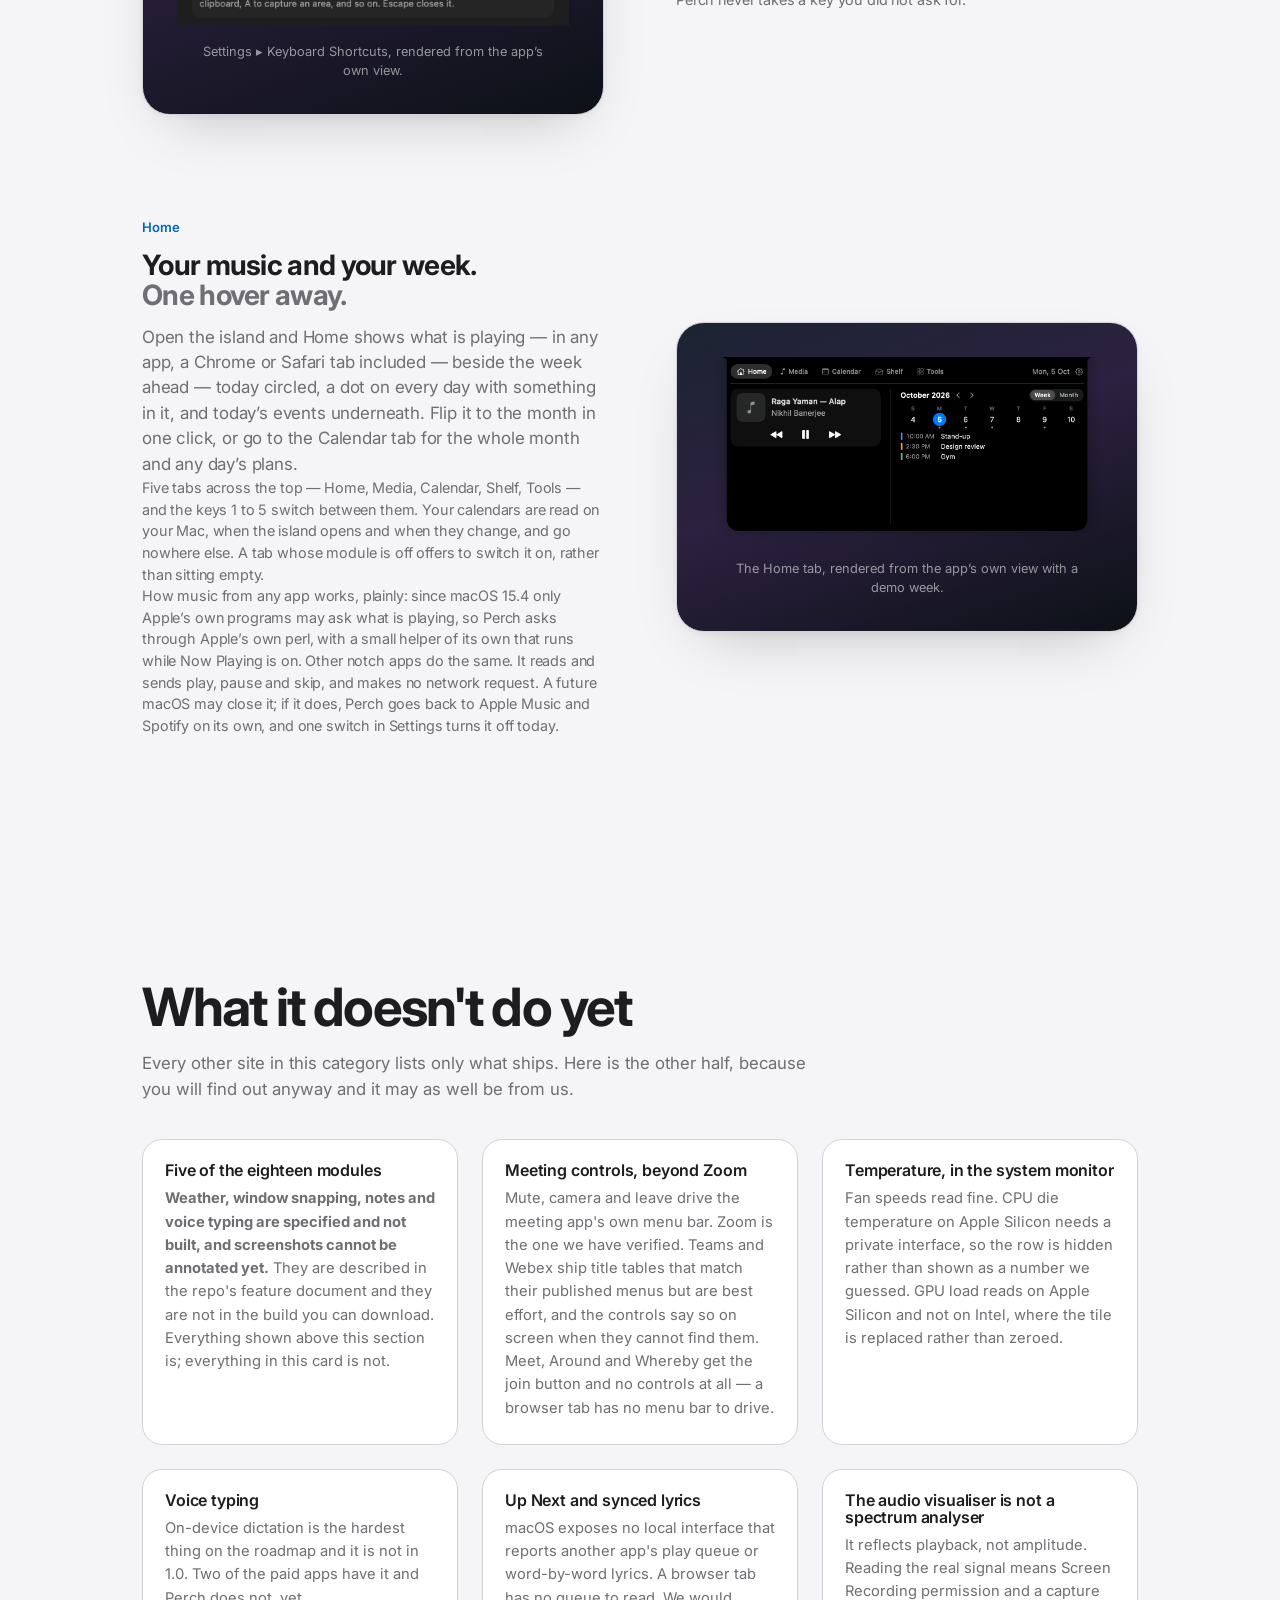
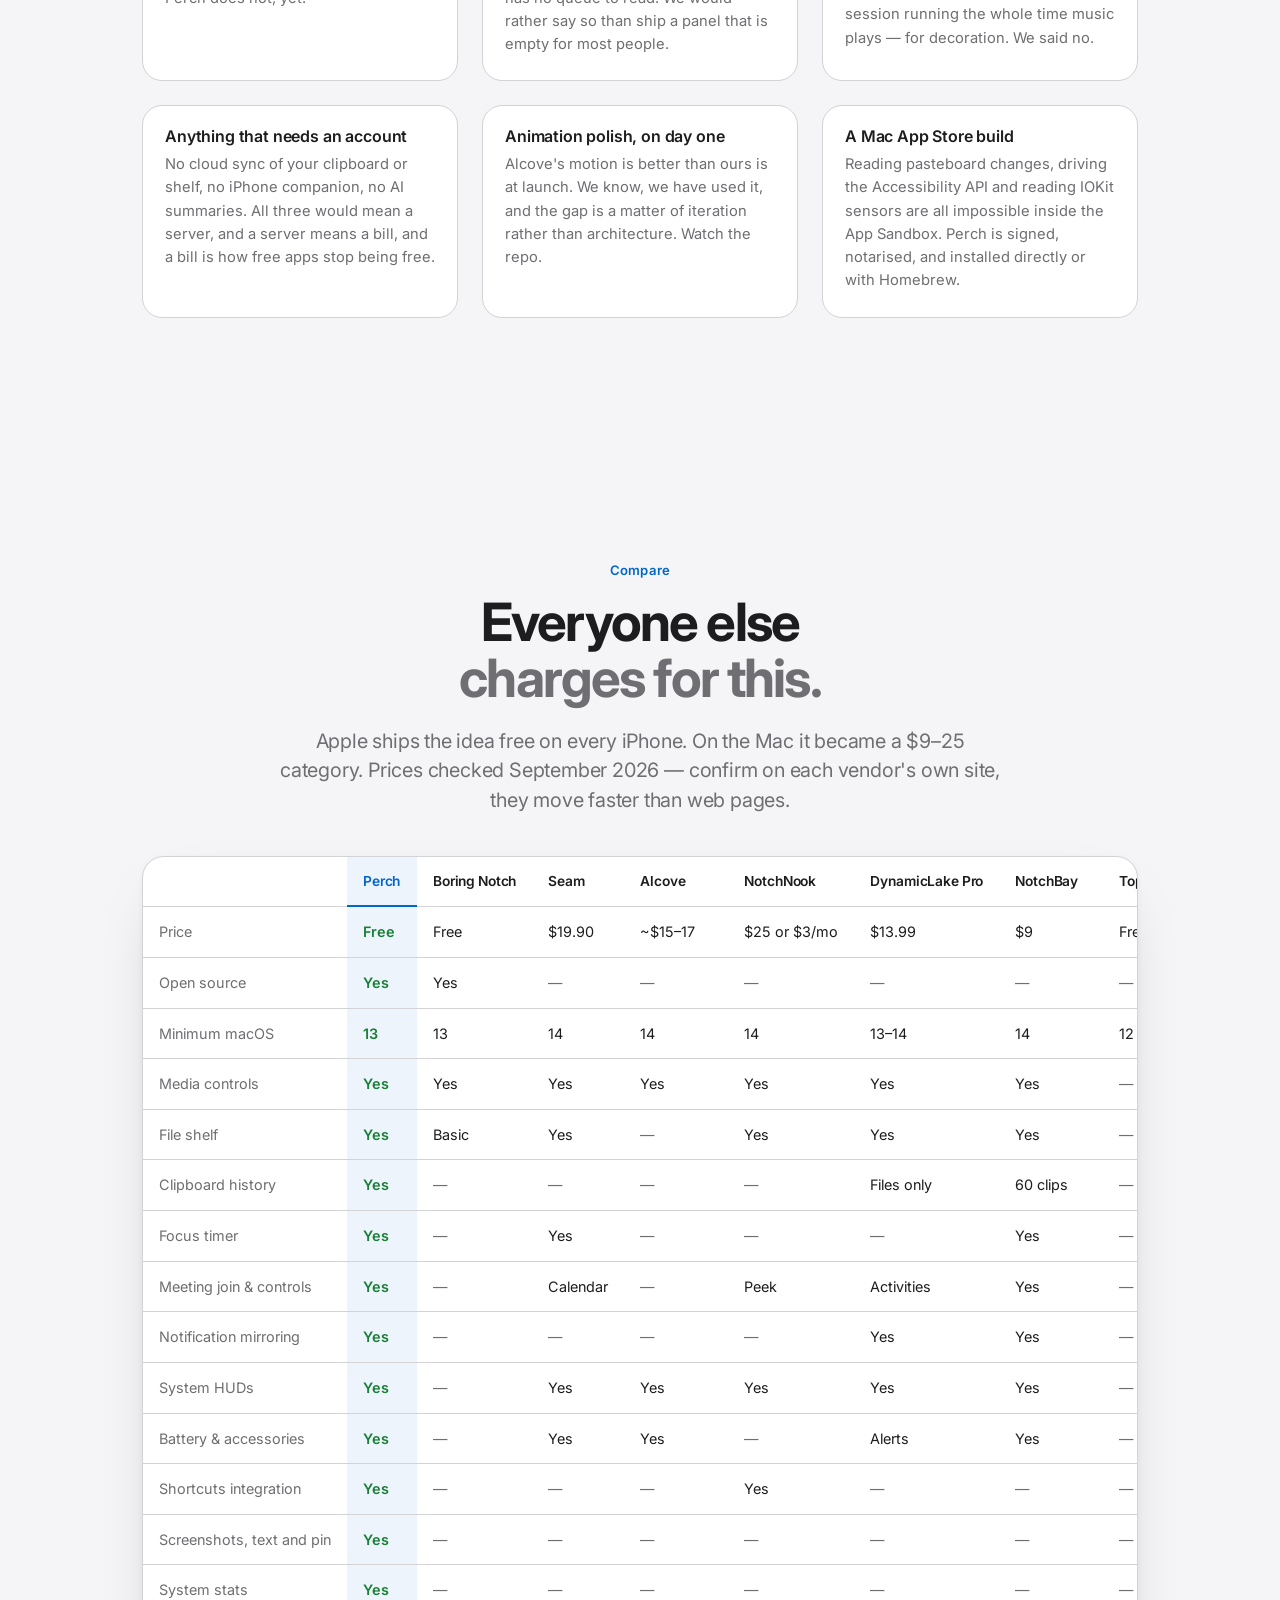
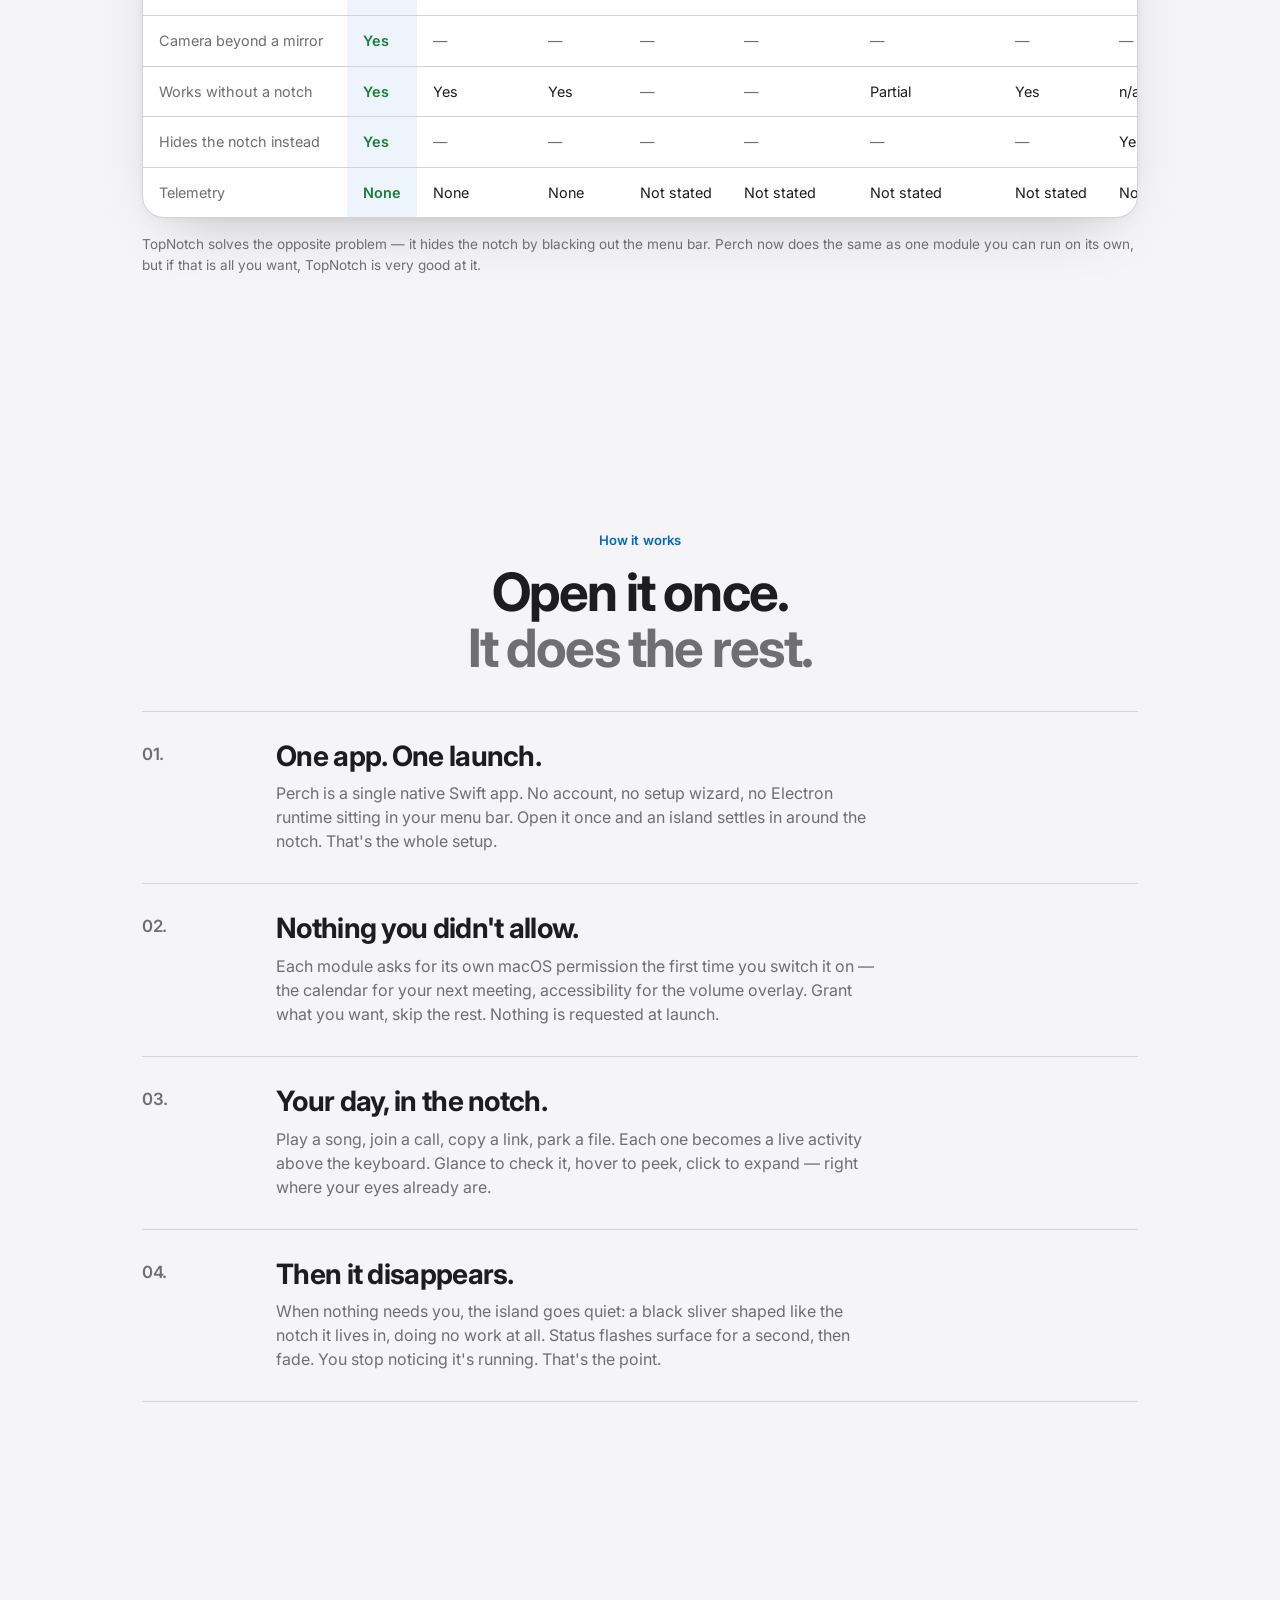
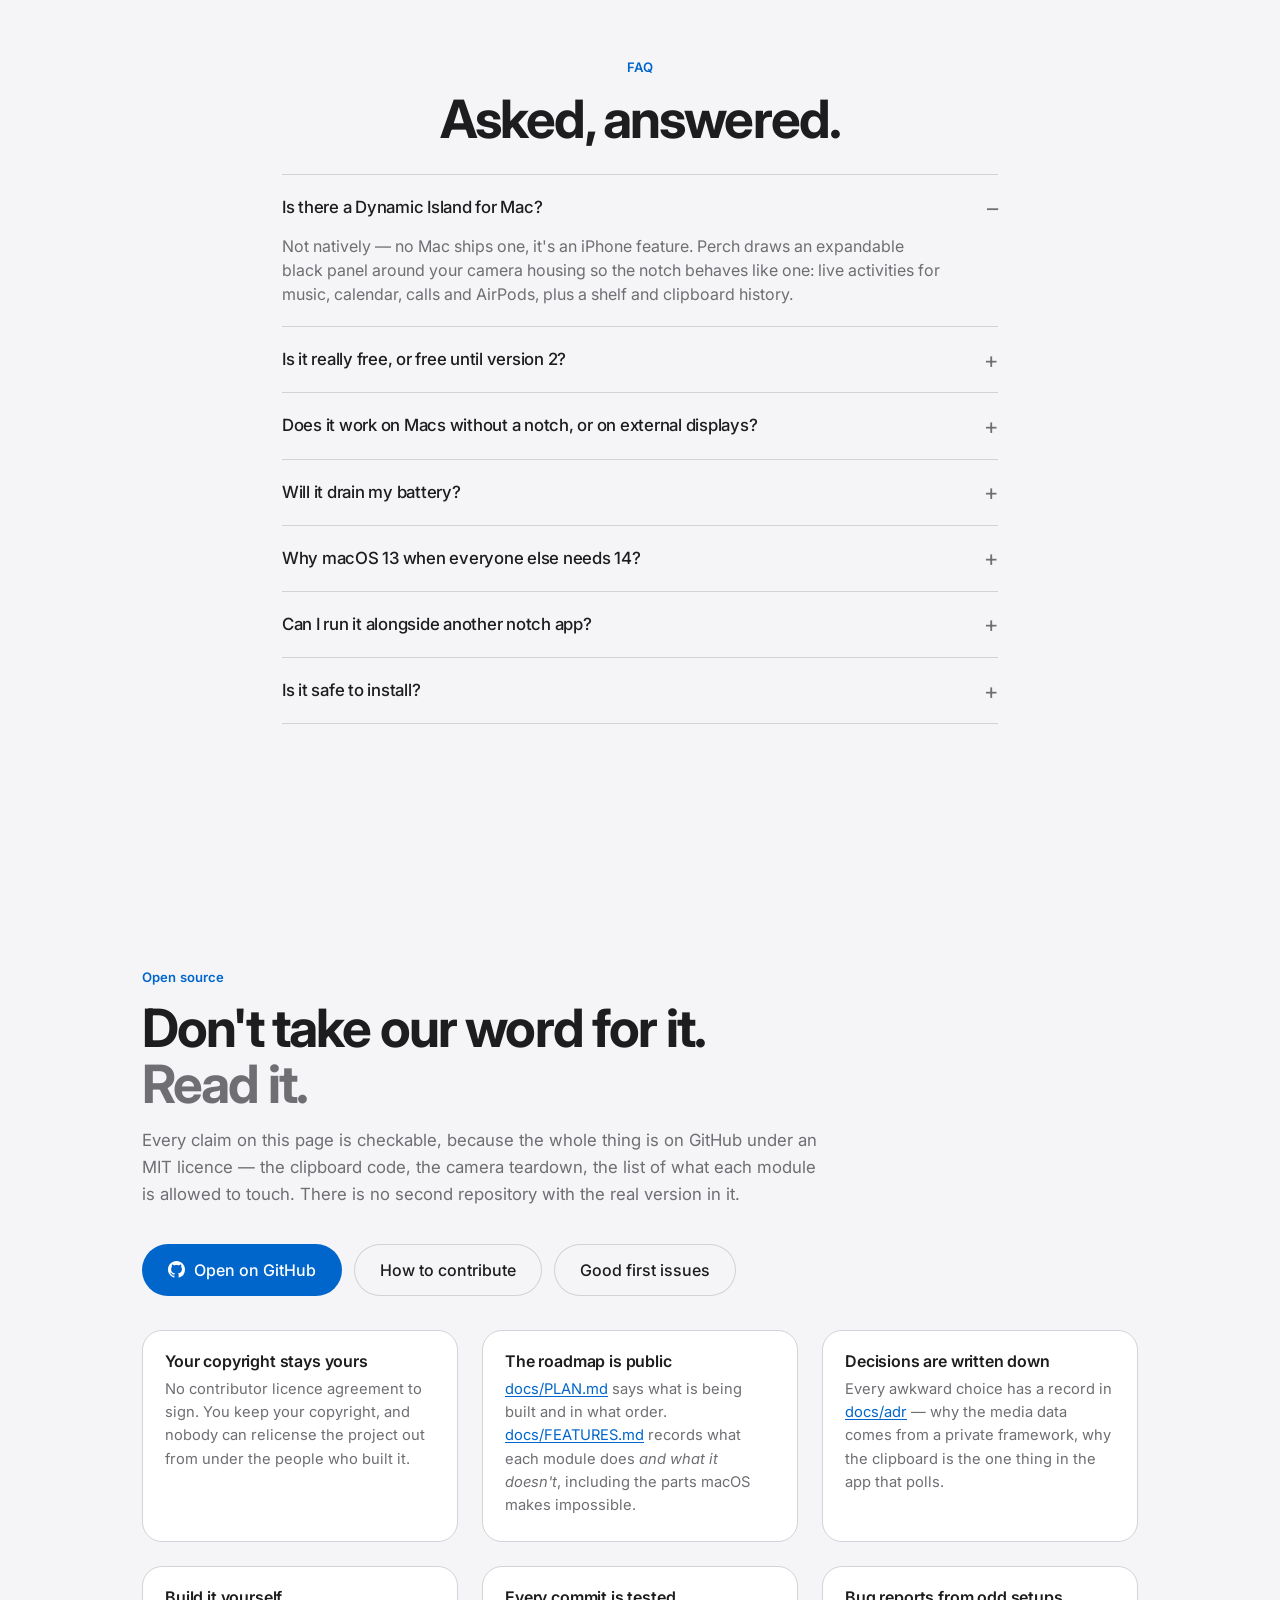
==== commit 79341237: "feat(now-playing): music from any app, browsers included Since macOS 15.4 MediaRemote answers only A" ====
--- a/Website/index.html
+++ b/Website/index.html
@@ -359,8 +359,9 @@
       <div class="copy">
         <p class="eyebrow">Home</p>
         <h3>Your music and your week.<span class="soft">One hover away.</span></h3>
-        <p class="body">Open the island and Home shows what is playing beside the week ahead &mdash; today circled, a dot on every day with something in it, and today&rsquo;s events underneath. Flip it to the month in one click, or go to the Calendar tab for the whole month and any day&rsquo;s plans.</p>
+        <p class="body">Open the island and Home shows what is playing &mdash; in any app, a Chrome or Safari tab included &mdash; beside the week ahead &mdash; today circled, a dot on every day with something in it, and today&rsquo;s events underneath. Flip it to the month in one click, or go to the Calendar tab for the whole month and any day&rsquo;s plans.</p>
         <p class="body" style="font-size:.9rem;color:var(--sub)">Five tabs across the top &mdash; Home, Media, Calendar, Shelf, Tools &mdash; and the keys 1 to 5 switch between them. Your calendars are read on your Mac, when the island opens and when they change, and go nowhere else. A tab whose module is off offers to switch it on, rather than sitting empty.</p>
+        <p class="body" style="font-size:.9rem;color:var(--sub)">How music from any app works, plainly: since macOS 15.4 only Apple&rsquo;s own programs may ask what is playing, so Perch asks through Apple&rsquo;s own perl, with a small helper of its own that runs while Now Playing is on. Other notch apps do the same. It reads and sends play, pause and skip, and makes no network request. A future macOS may close it; if it does, Perch goes back to Apple Music and Spotify on its own, and one switch in Settings turns it off today.</p>
       </div>
       <figure class="visual shot">
         <img src="assets/img/shots/island-tab-home.png" alt="The Perch island open on its Home tab: tabs for Home, Media, Calendar, Shelf and Tools across the top; the track playing with its controls on the left; this week with today highlighted and today’s events on the right" loading="lazy" width="620" height="290">
@@ -392,10 +393,6 @@
       <div class="card">
         <h3>Voice typing</h3>
         <p>On-device dictation is the hardest thing on the roadmap and it is not in 1.0. Two of the paid apps have it and Perch does not, yet.</p>
-      </div>
-      <div class="card">
-        <h3>Music from a browser tab</h3>
-        <p>Since macOS 15.4, Apple lets only its own apps read what any app is playing. Perch shows Apple Music and Spotify, which announce their tracks publicly, and not YouTube or other web players. The workaround other apps use leans on a private framework through a system tool; we would rather say no than ship something the next update breaks.</p>
       </div>
       <div class="card">
         <h3>Up Next and synced lyrics</h3>
@@ -596,7 +593,7 @@
     </div>
 
     <p class="srcmeta">
-      MIT licence · version <span data-gh="version">0.16.0</span> ·
+      MIT licence · version <span data-gh="version">0.17.0</span> ·
       <span data-gh="issuesPhrase">3 open issues</span> ·
       <a href="https://github.com/Milanpatel35/Perch/blob/dev/LICENSE">Read the licence</a>
     </p>
@@ -612,7 +609,7 @@
       <div class="tier">Everything, always</div>
       <div class="fig">$0</div>
       <div class="per">MIT licensed · every feature · unlimited Macs</div>
-      <a class="btn" href="https://github.com/Milanpatel35/Perch/releases/download/build-0.16.0/Perch-0.16.0-unsigned.zip" style="width:100%;justify-content:center">Download for macOS</a>
+      <a class="btn" href="https://github.com/Milanpatel35/Perch/releases/download/build-0.17.0/Perch-0.17.0-unsigned.zip" style="width:100%;justify-content:center">Download for macOS</a>
       <p class="prerelease">
         <strong>A pre-release, and not yet signed.</strong> Universal — Apple
         Silicon and Intel. Drag Perch into Applications first, so it can open
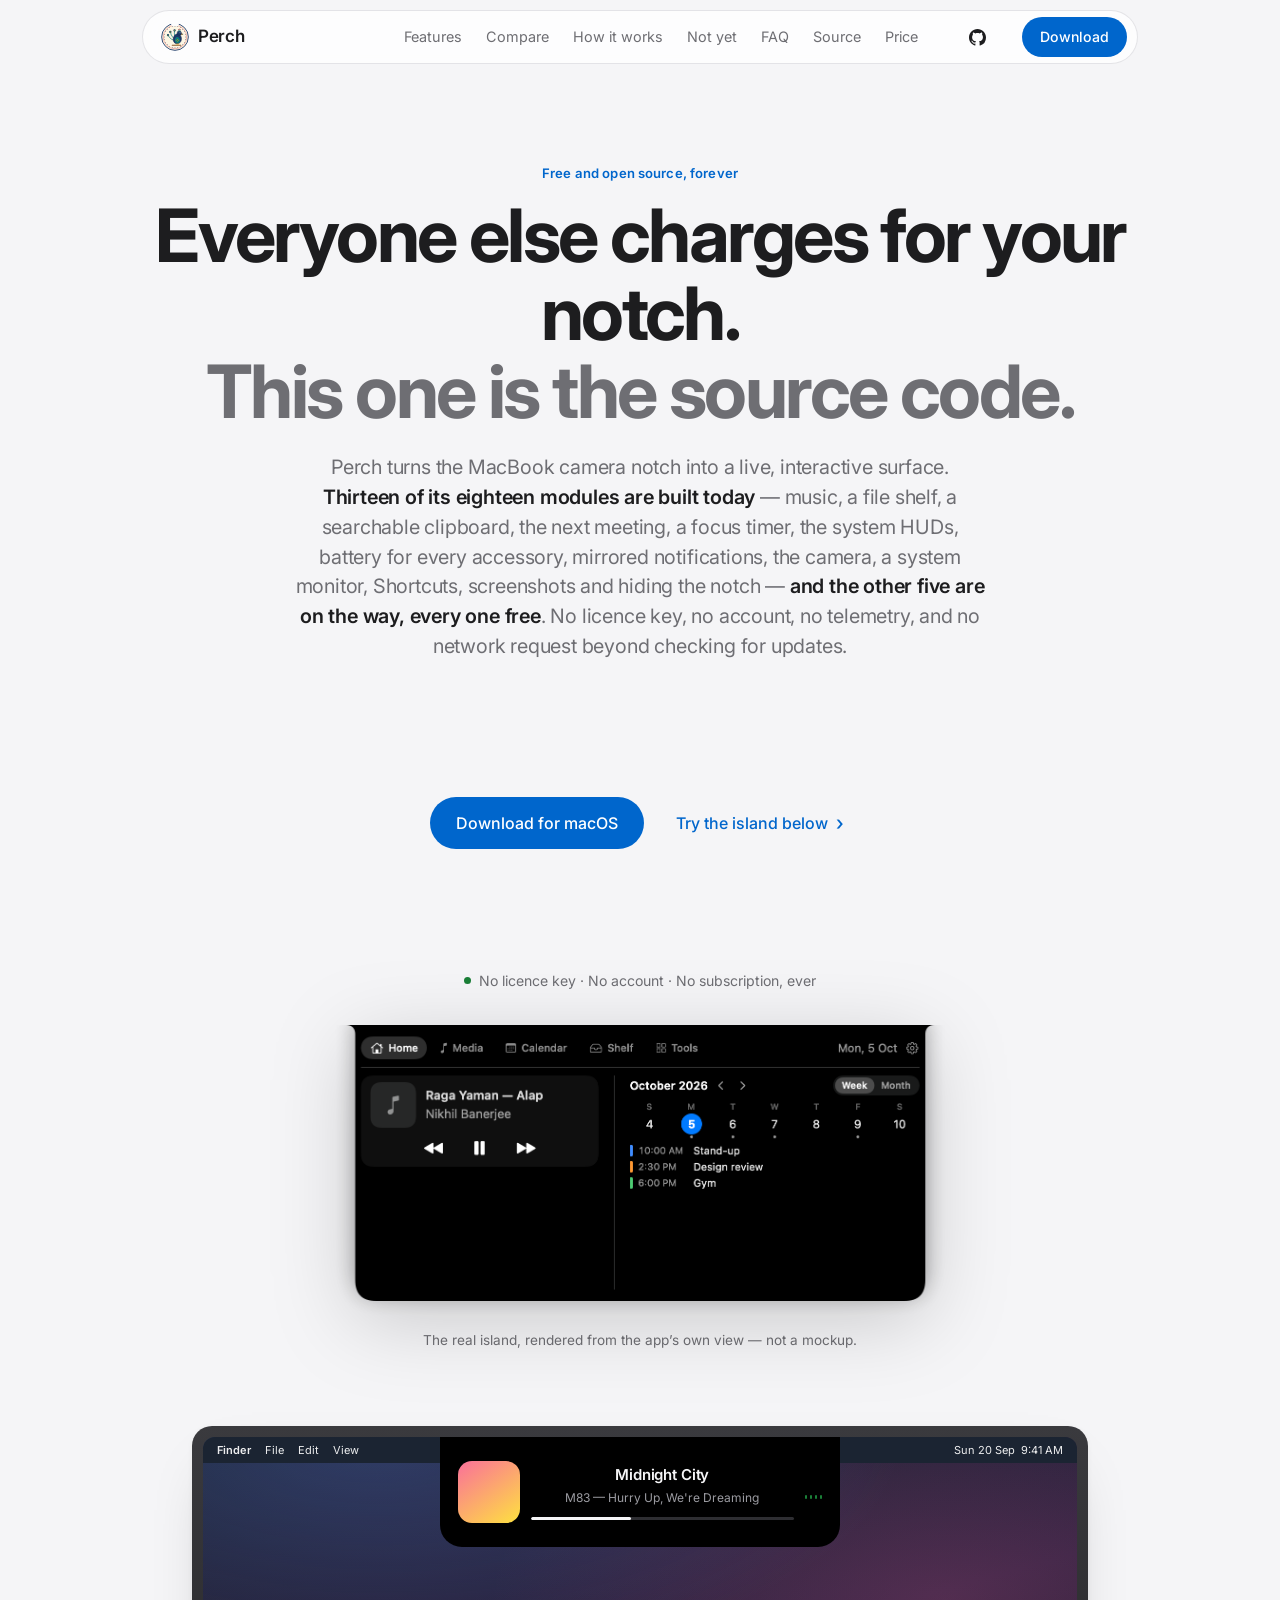
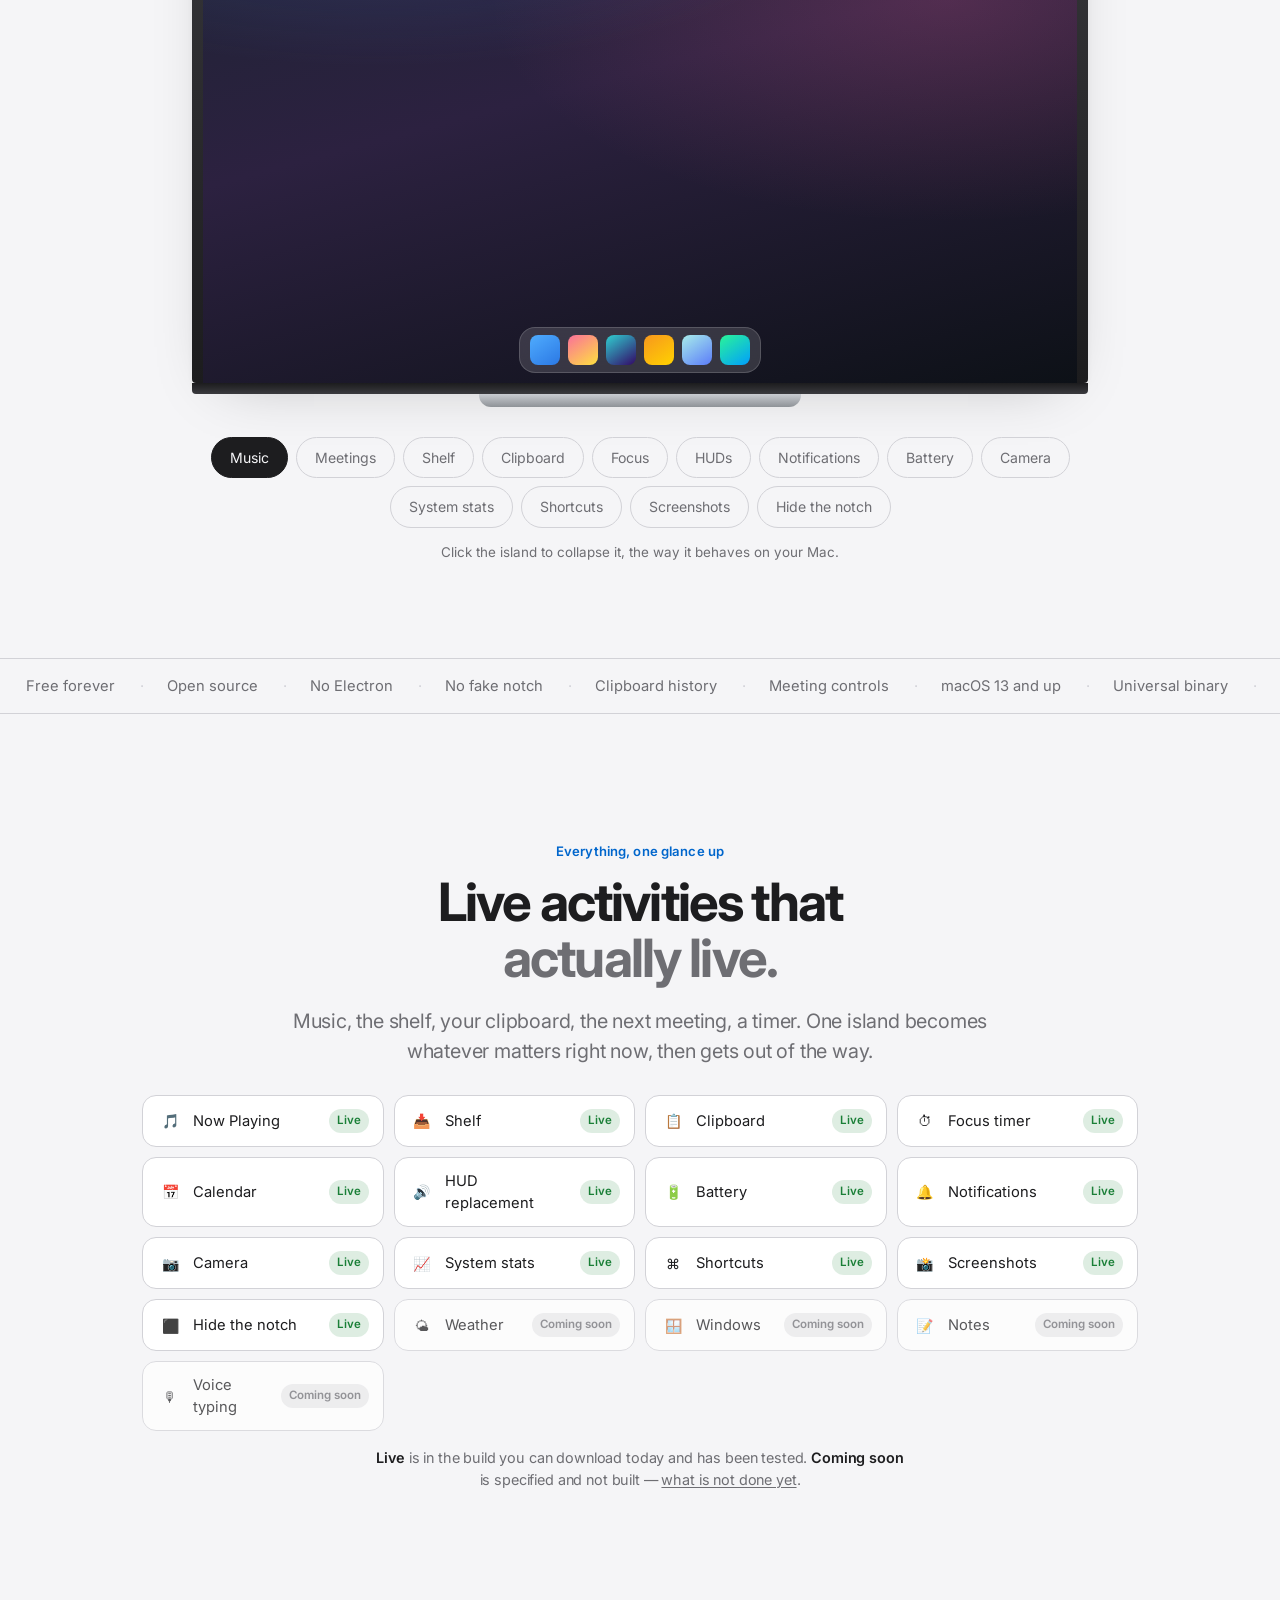
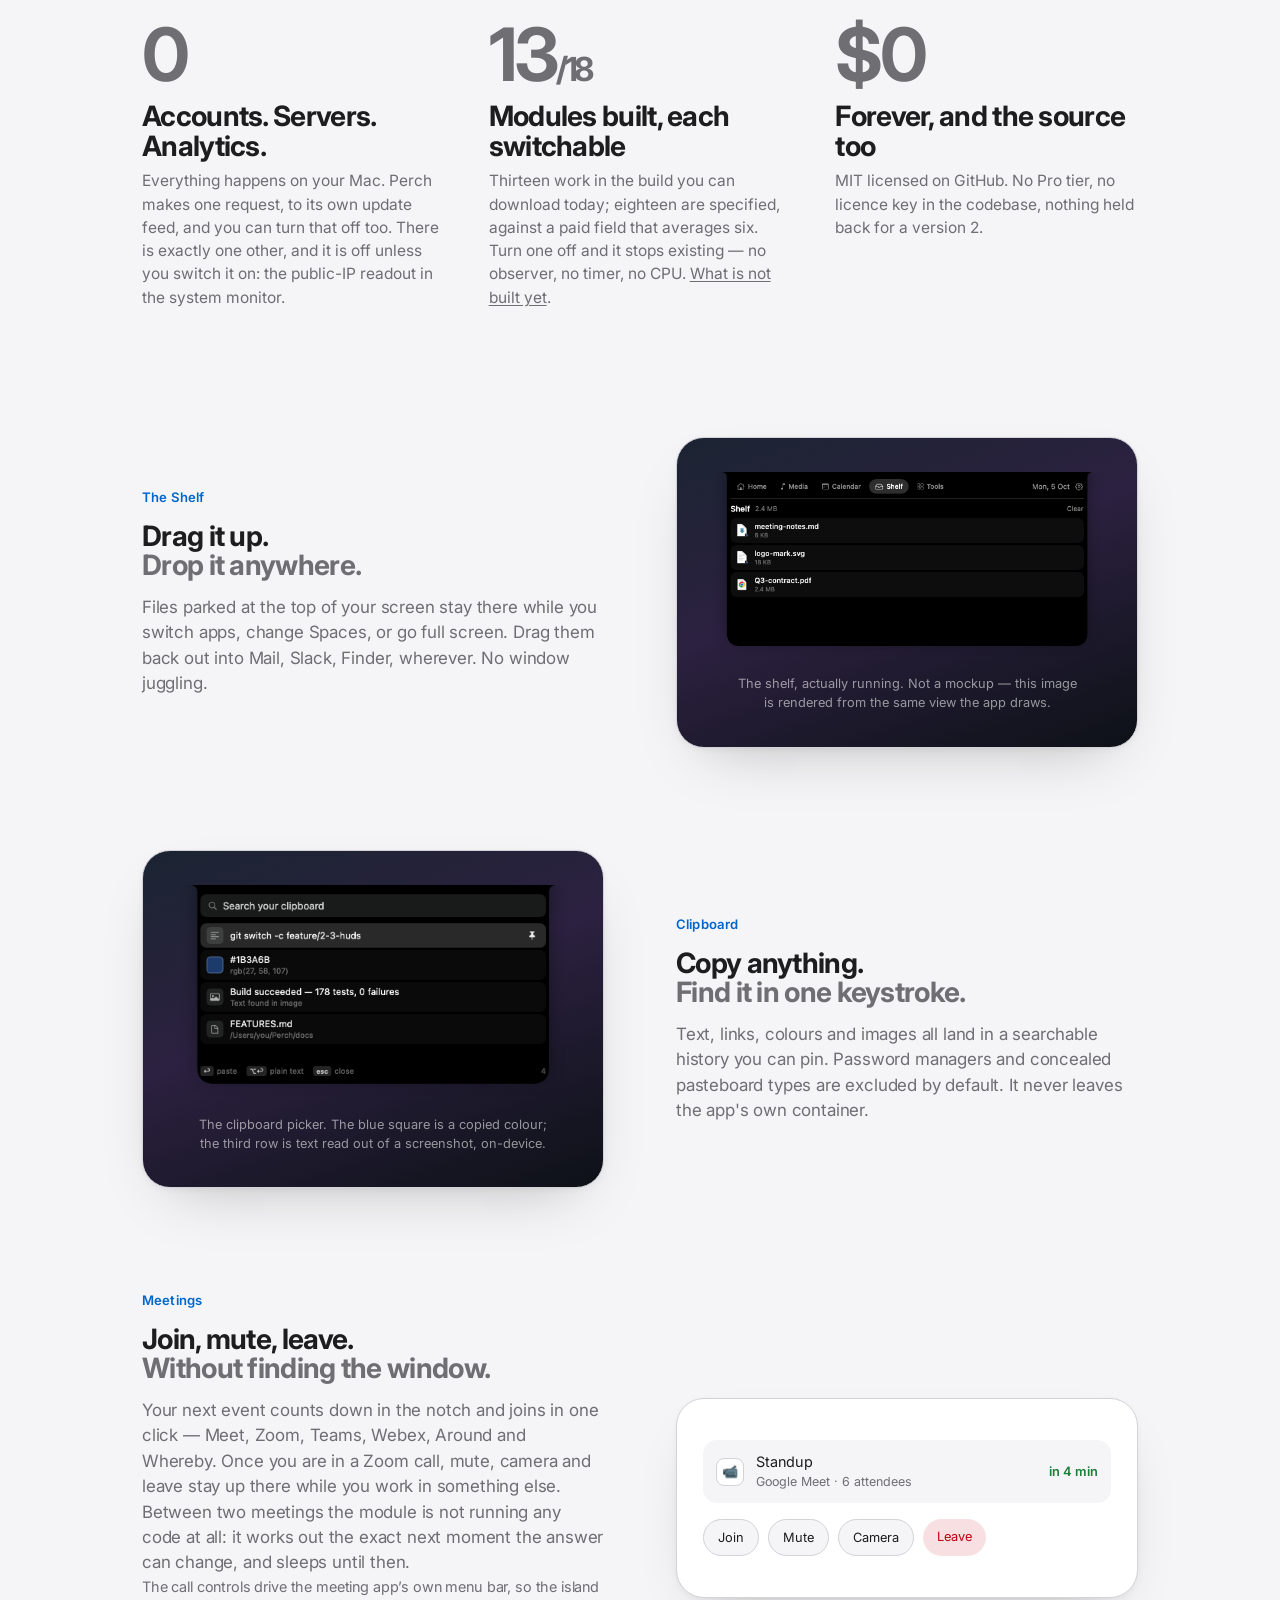
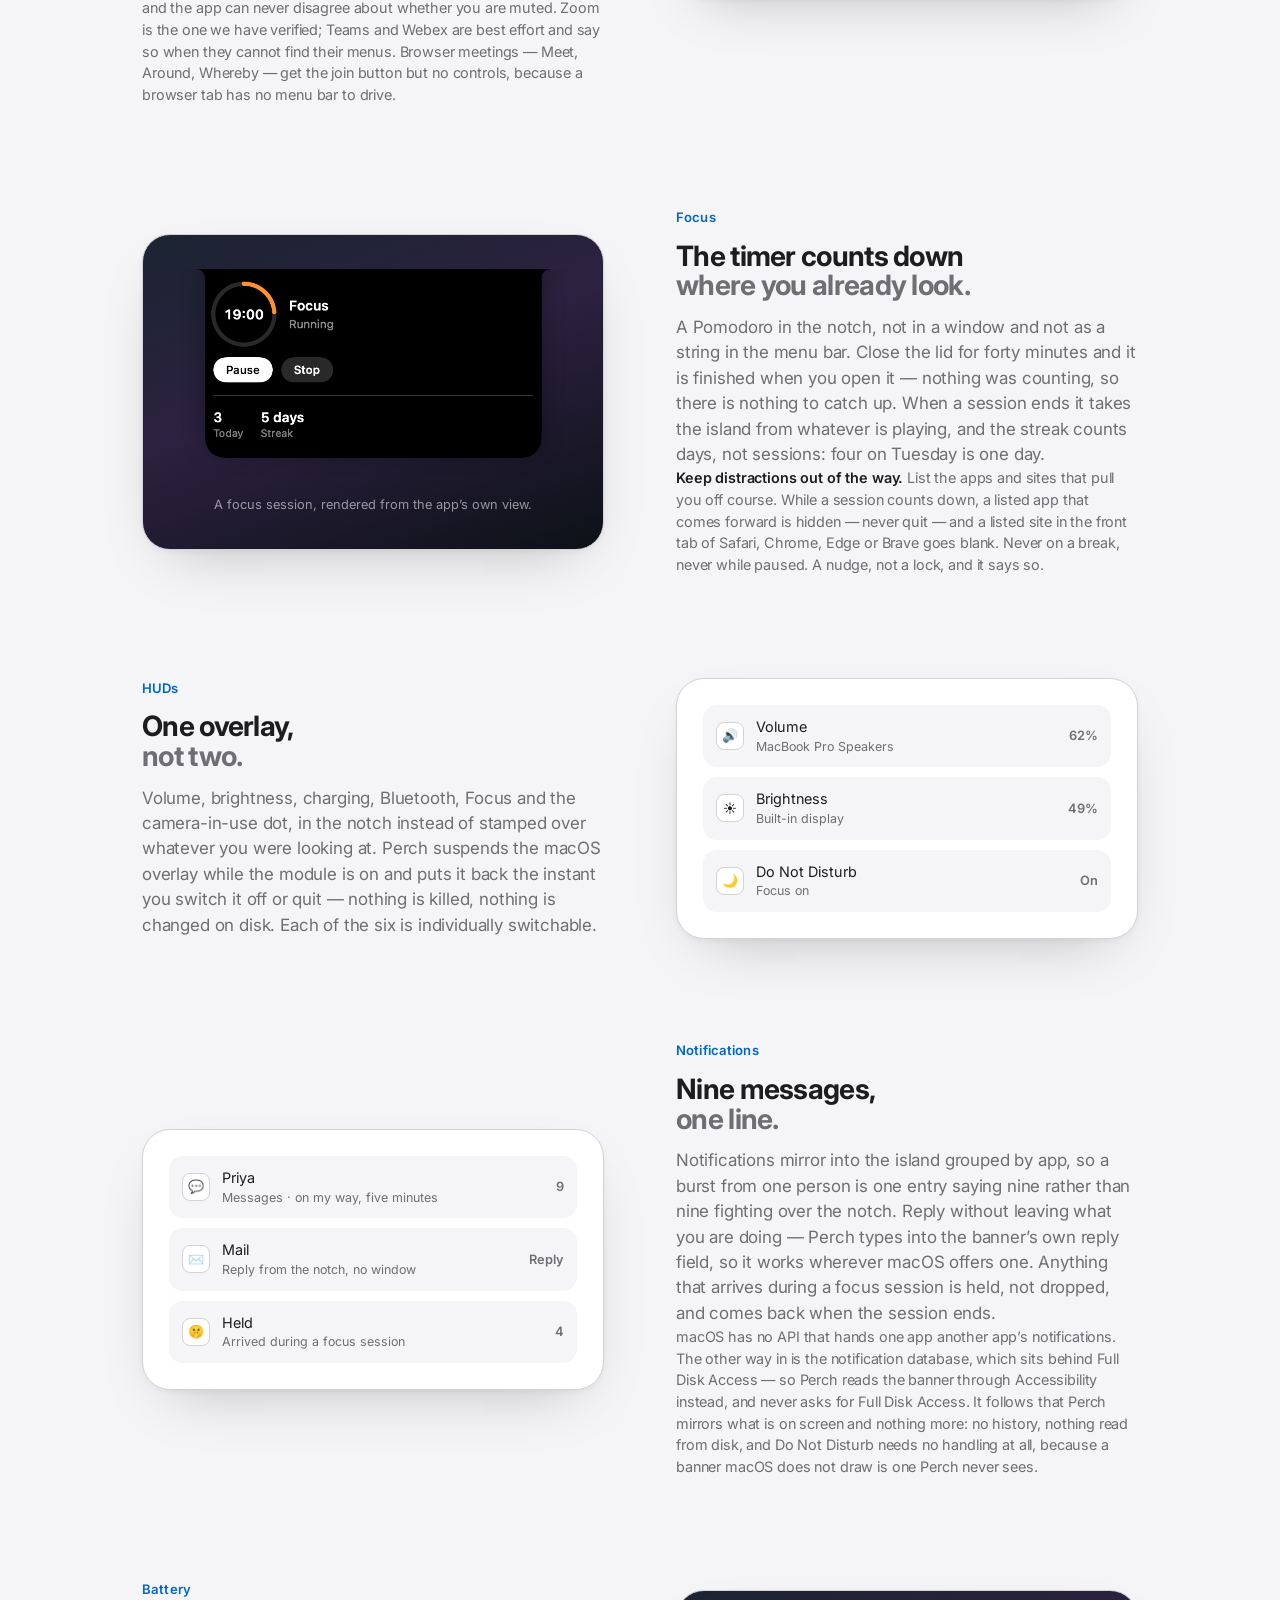
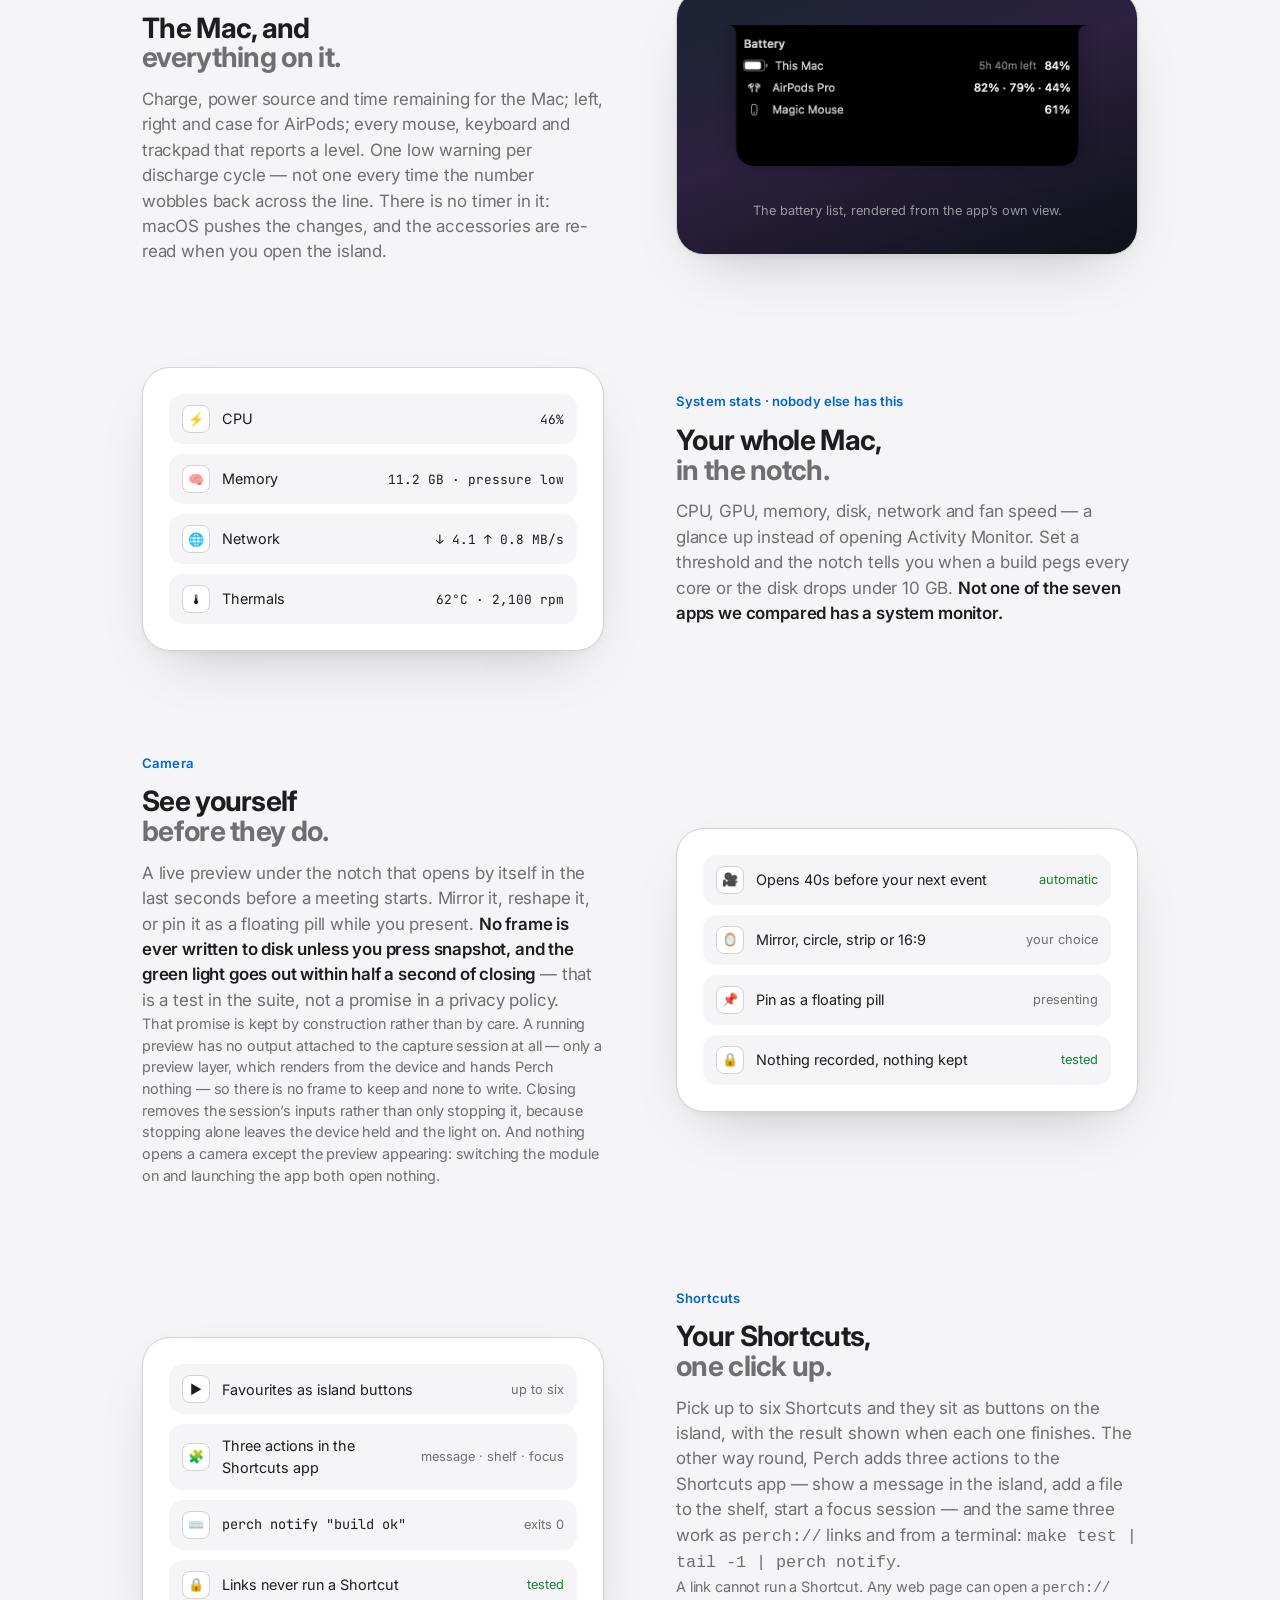
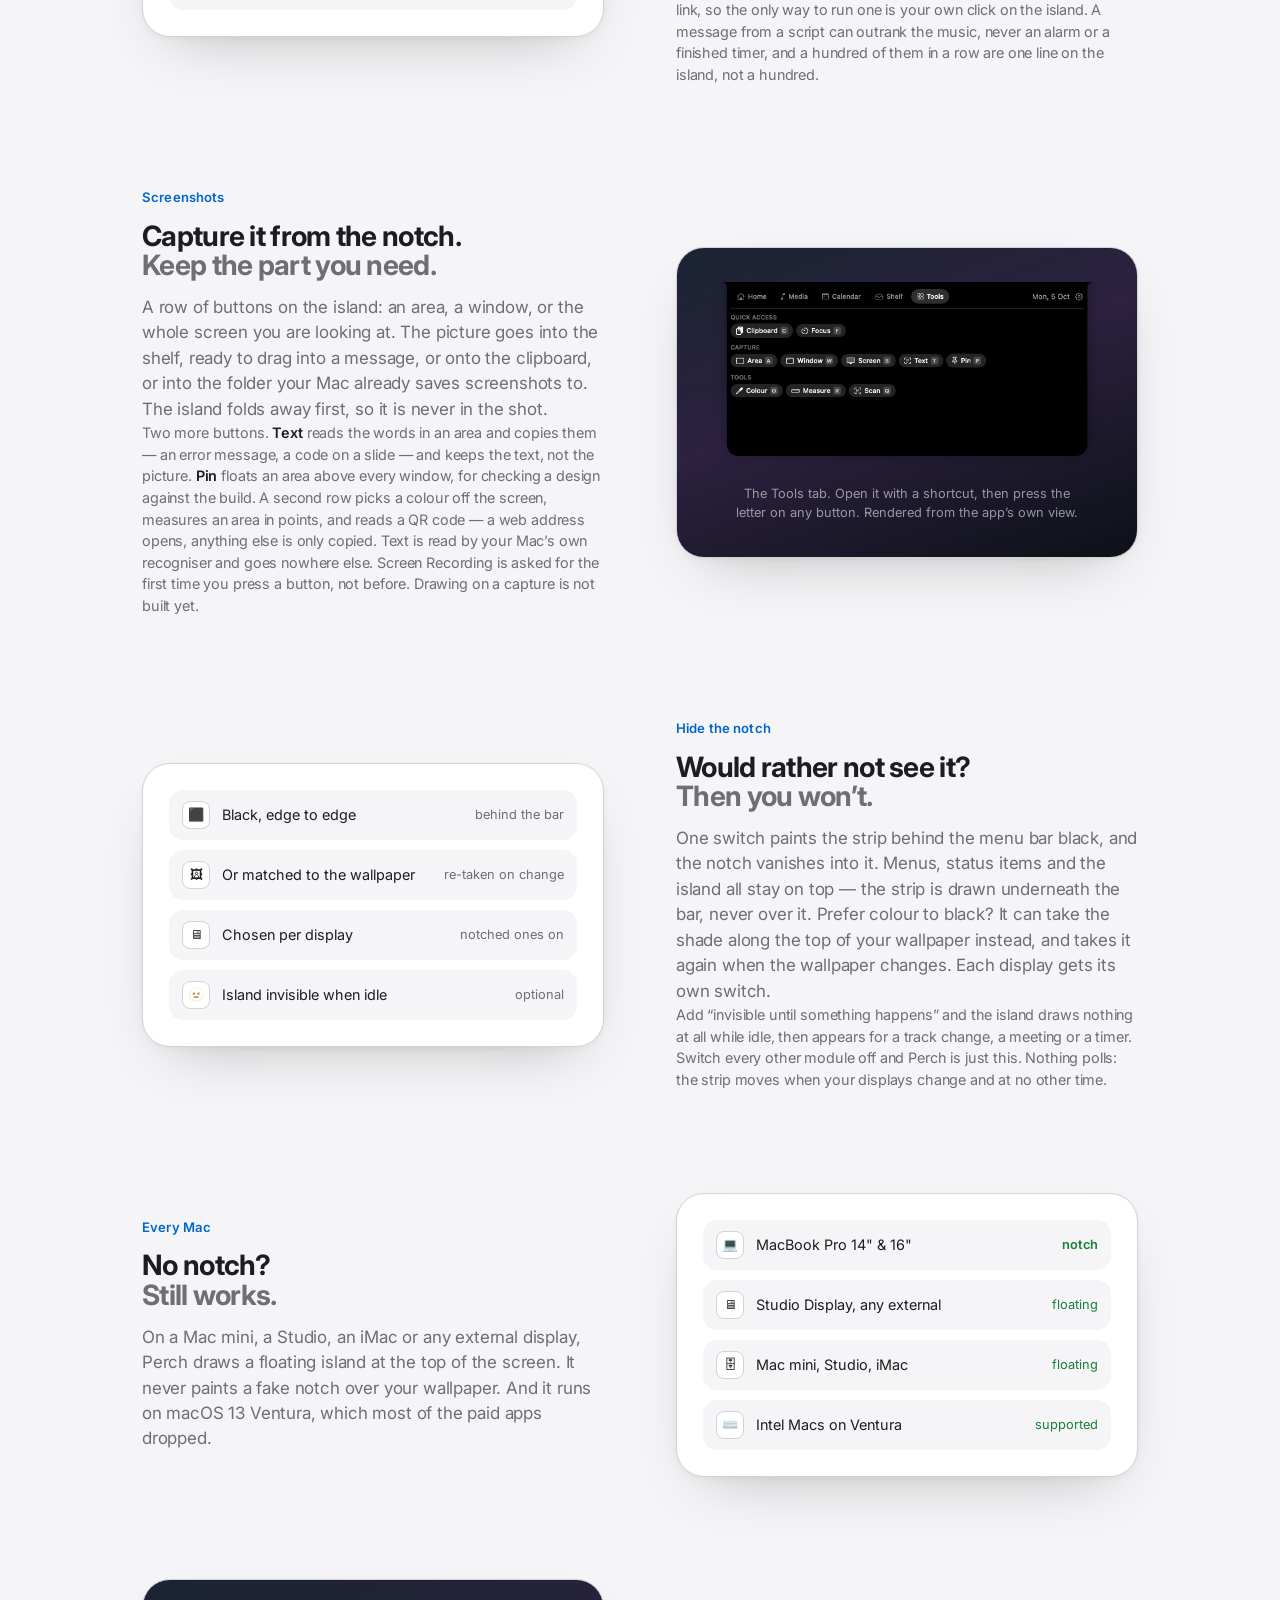
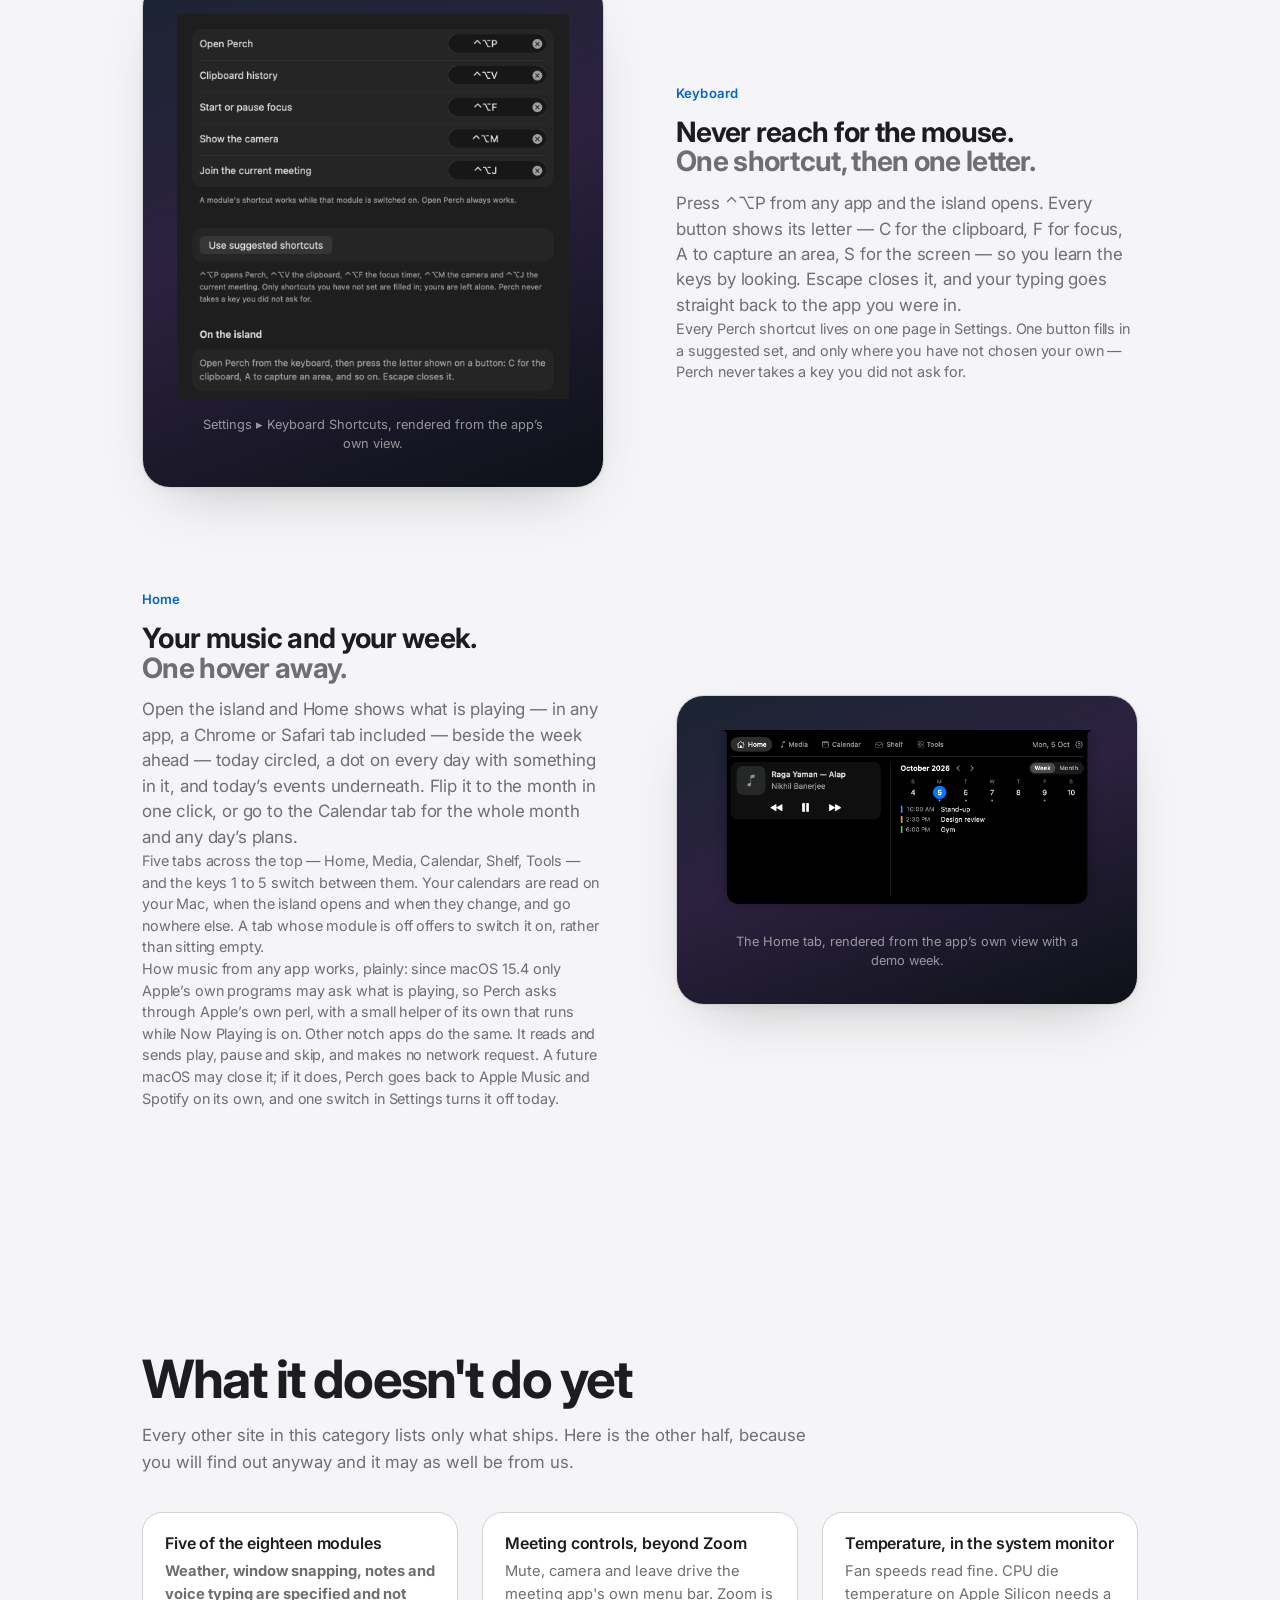
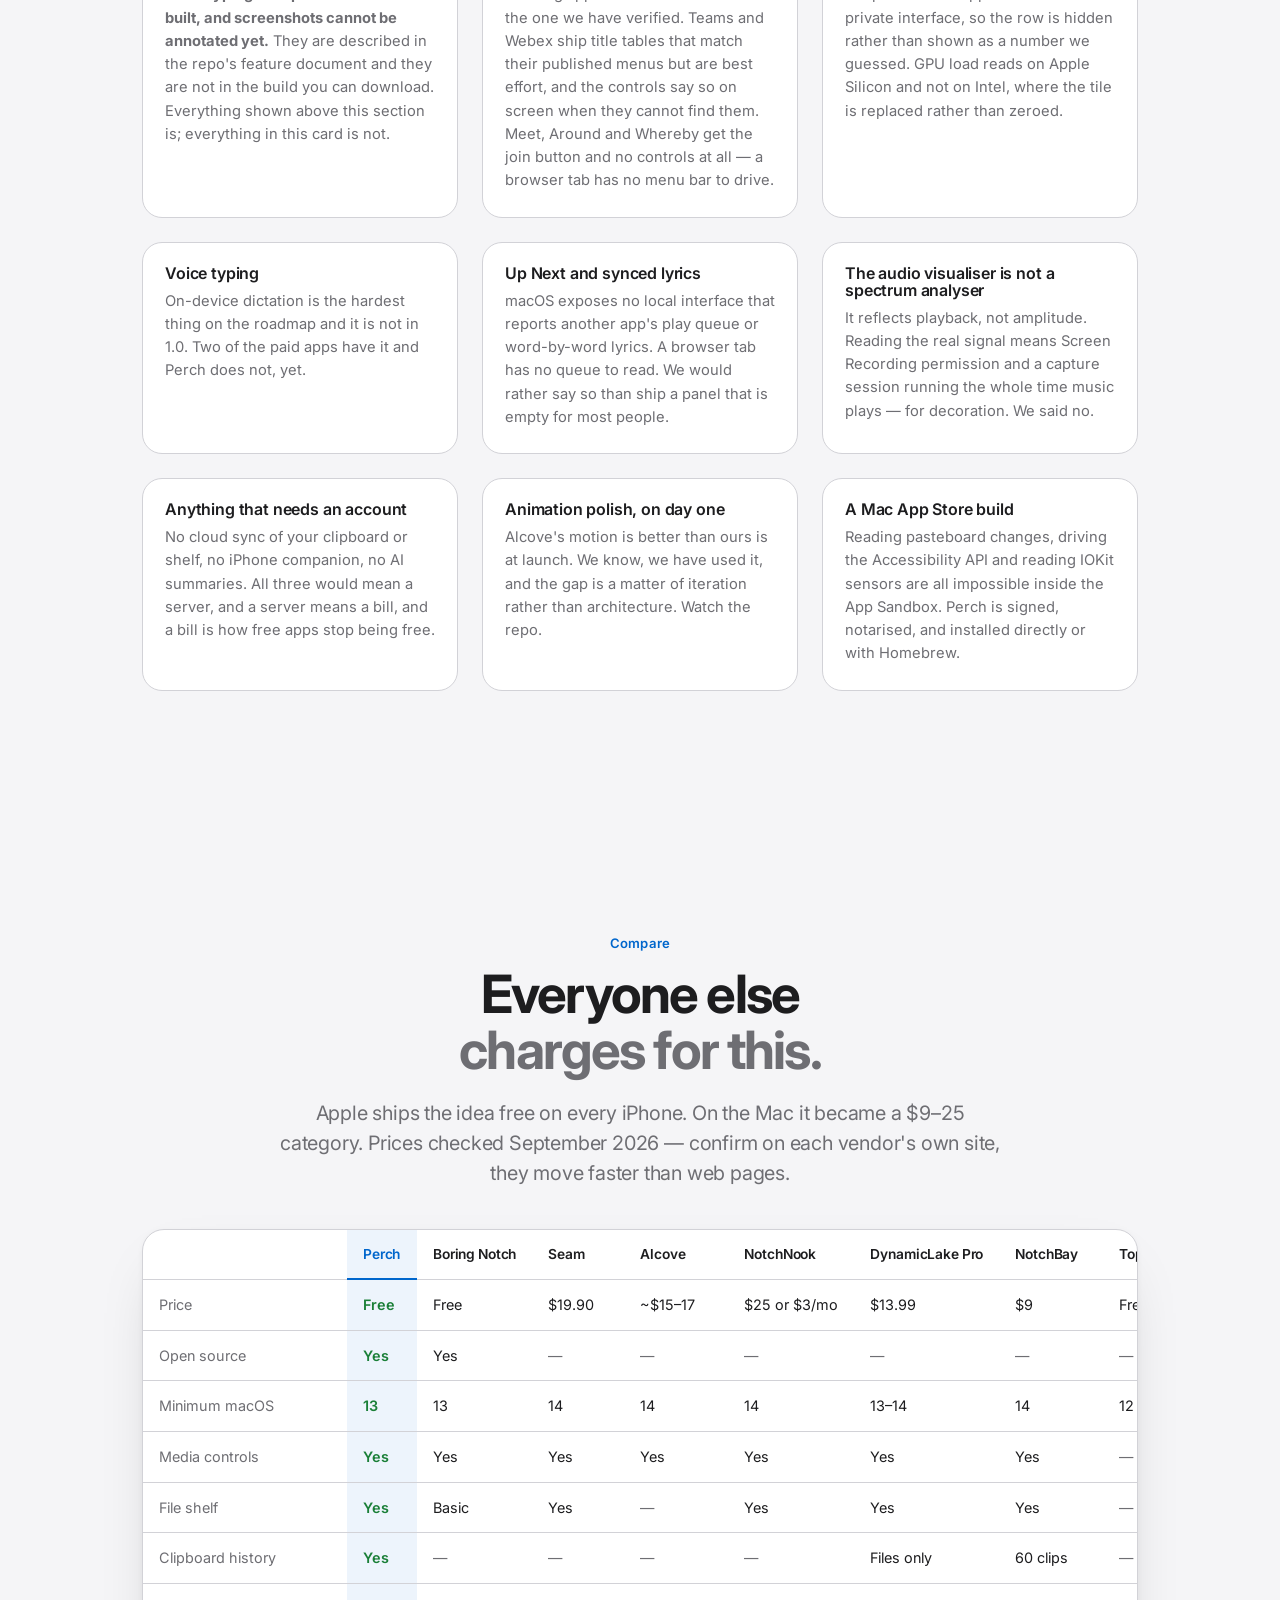
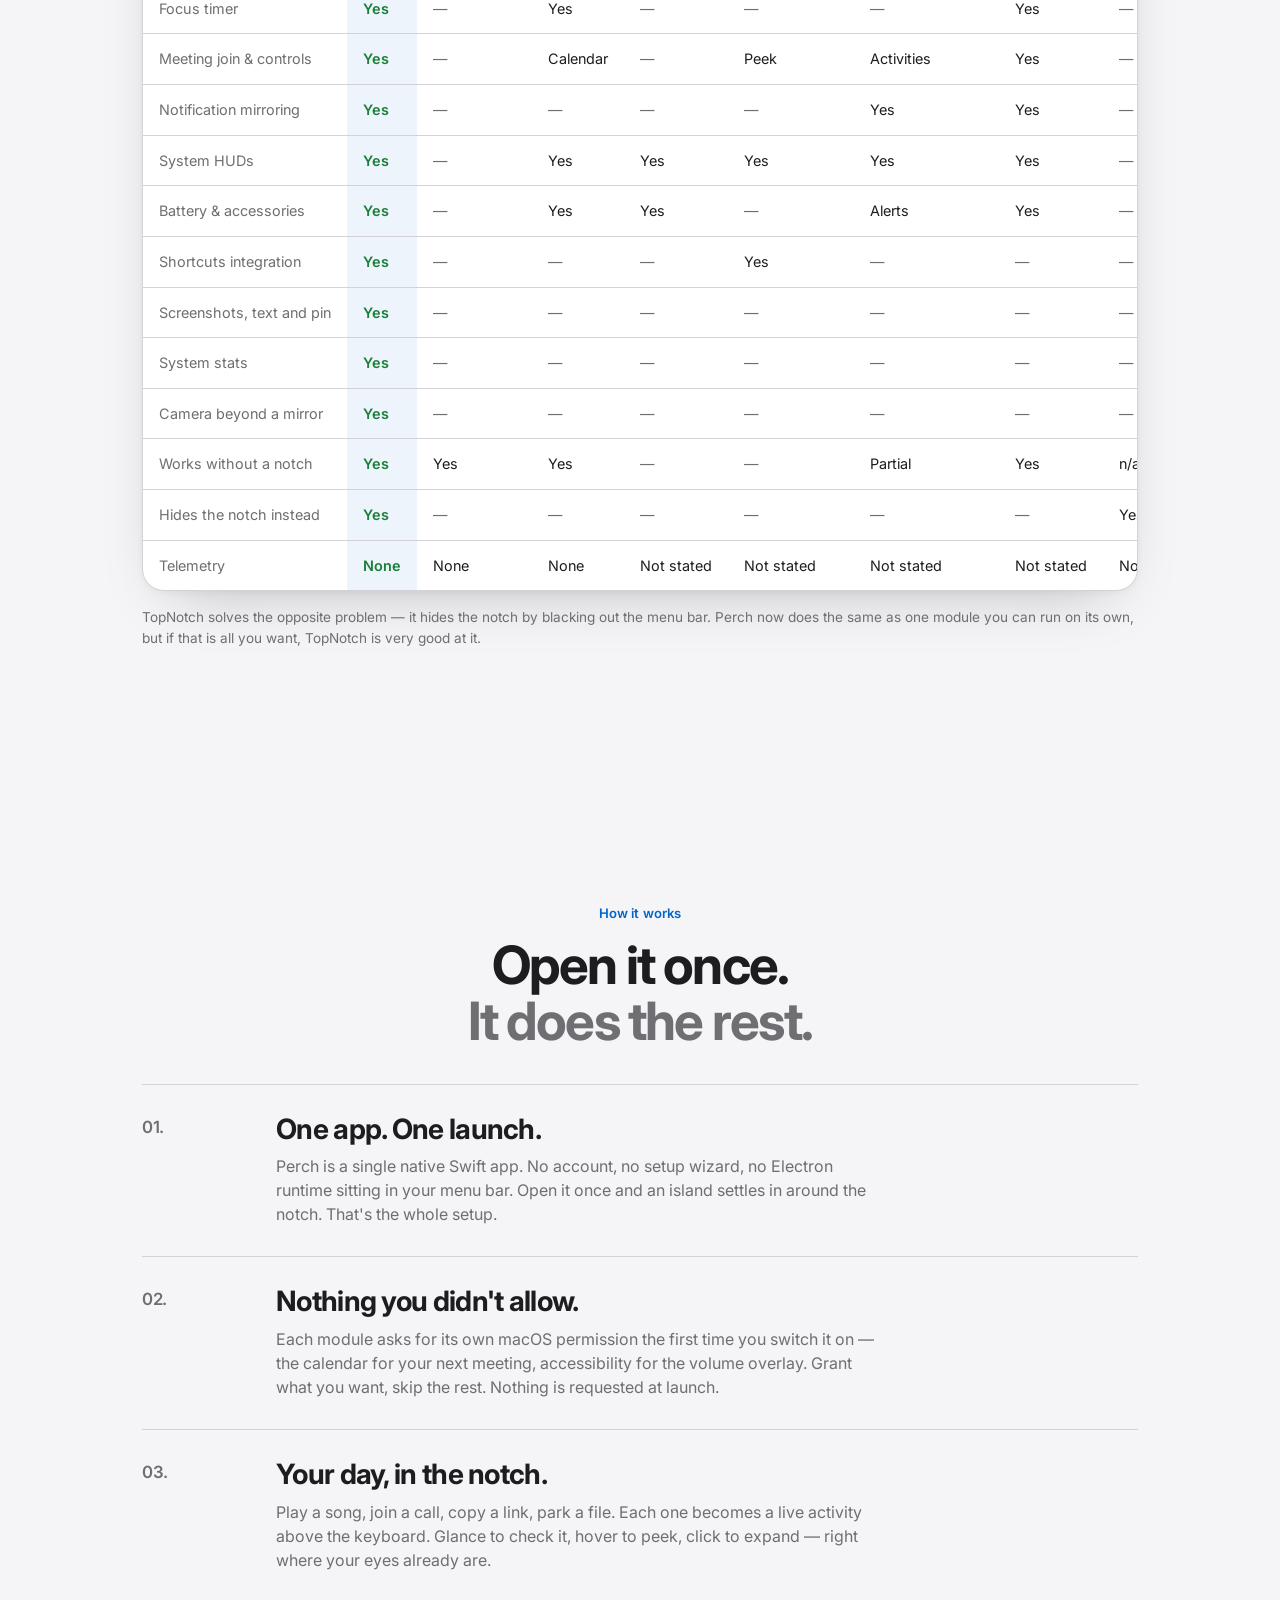
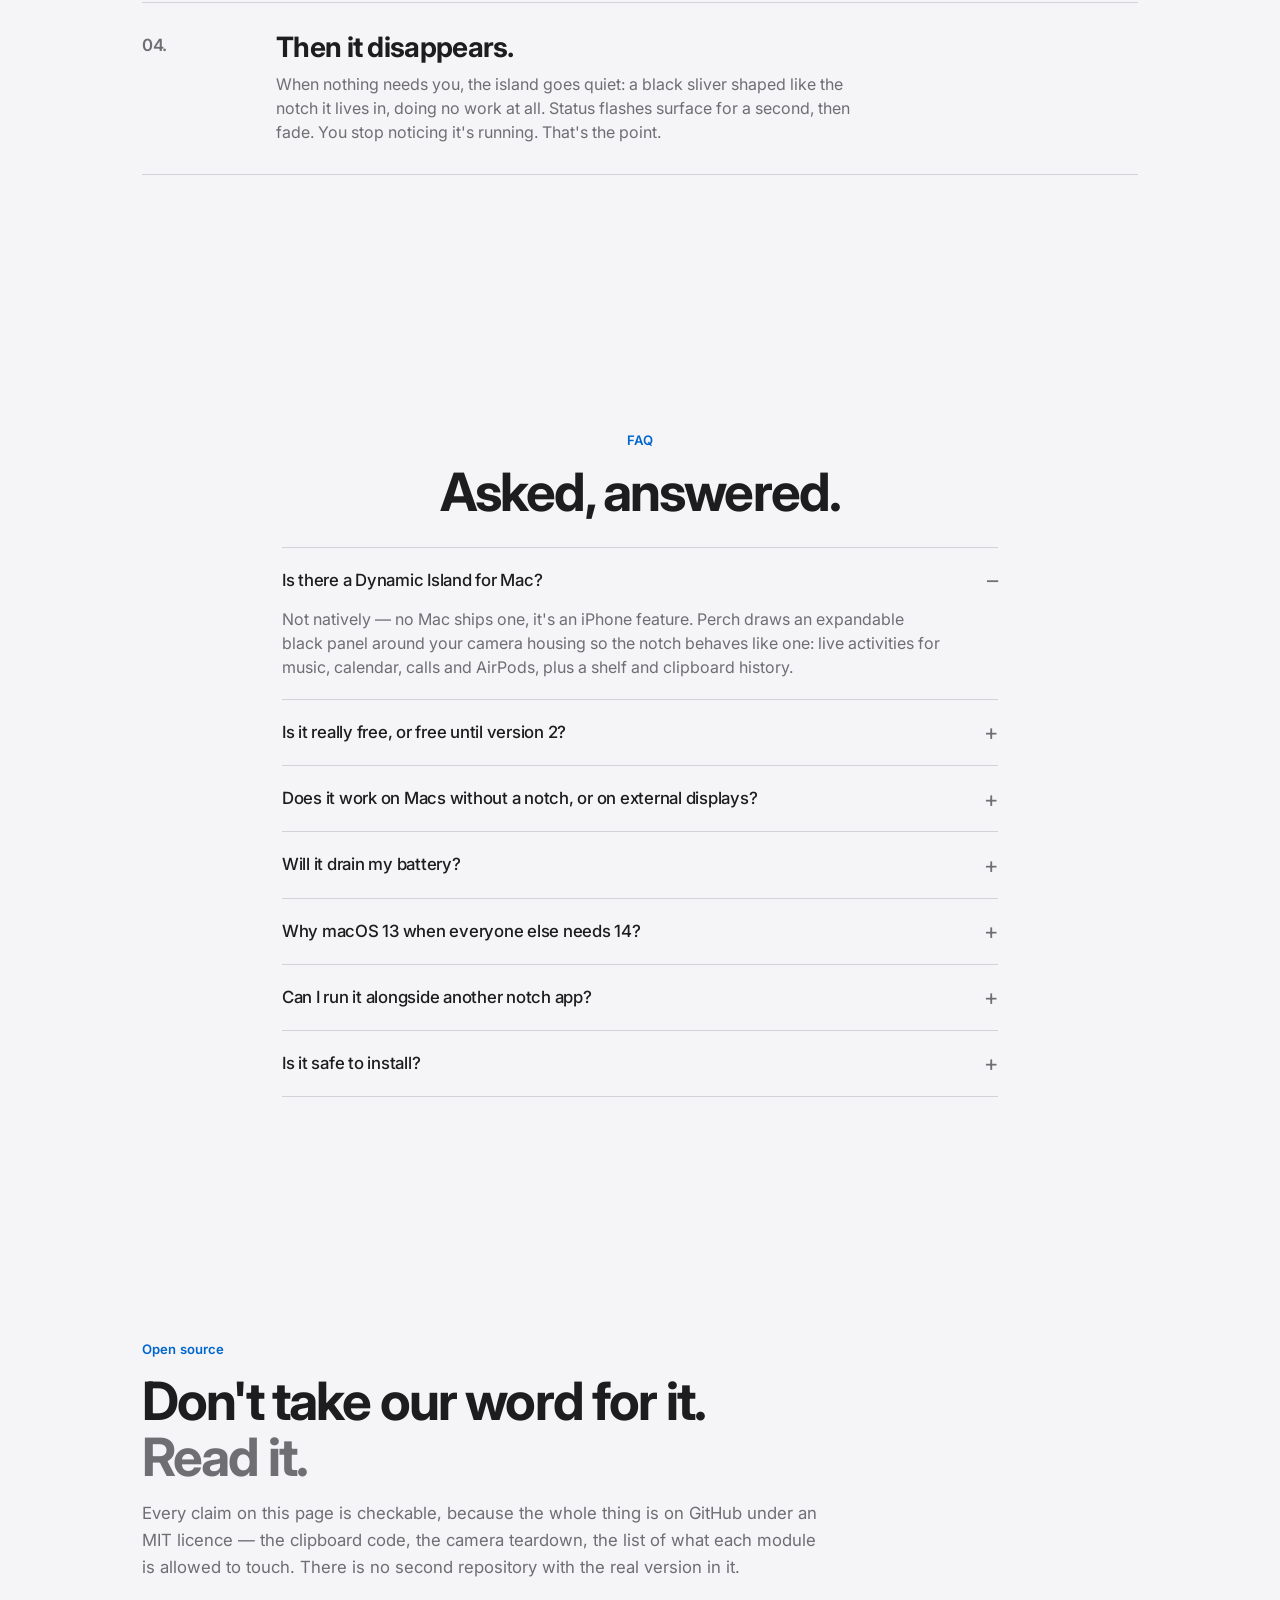
==== commit 44af74ac: "docs: the tabbed island in every picture The site's hero shows the real Home tab under the call to a" ====
--- a/Website/index.html
+++ b/Website/index.html
@@ -50,12 +50,16 @@
   <div class="wrap">
     <p class="eyebrow">Free and open source, forever</p>
     <h1>Everyone else charges for your notch.<span class="soft">This one is the source code.</span></h1>
-    <p class="body" style="margin-top:22px">Perch turns the MacBook camera notch into a live, interactive surface. <strong>Ten of its eighteen modules are built today</strong> — music, a file shelf, a searchable clipboard, the next meeting, a focus timer, the system HUDs, battery for every accessory, mirrored notifications, the camera and a system monitor — <strong>and the other eight are on the way, every one free</strong>. No licence key, no account, no telemetry, and no network request beyond checking for updates.</p>
+    <p class="body" style="margin-top:22px">Perch turns the MacBook camera notch into a live, interactive surface. <strong>Thirteen of its eighteen modules are built today</strong> — music, a file shelf, a searchable clipboard, the next meeting, a focus timer, the system HUDs, battery for every accessory, mirrored notifications, the camera, a system monitor, Shortcuts, screenshots and hiding the notch — <strong>and the other five are on the way, every one free</strong>. No licence key, no account, no telemetry, and no network request beyond checking for updates.</p>
     <div class="herocta">
       <a class="btn" href="#price">Download for macOS</a>
       <a class="btn sec" href="#demo">Try the island below</a>
     </div>
     <p class="freeline"><span class="dot"></span>No licence key · No account · No subscription, ever</p>
+    <figure class="heroshot">
+      <img src="assets/img/shots/island-tab-home.png" alt="The Perch island open on its Home tab: tabs for Home, Media, Calendar, Shelf and Tools across the top; the track playing with its controls on the left; this week with today highlighted and today’s events on the right" width="620" height="290" fetchpriority="high">
+      <figcaption>The real island, rendered from the app’s own view &mdash; not a mockup.</figcaption>
+    </figure>
   </div>
 
   <!-- MACHINE -->
@@ -169,7 +173,7 @@
         <p class="body">Files parked at the top of your screen stay there while you switch apps, change Spaces, or go full screen. Drag them back out into Mail, Slack, Finder, wherever. No window juggling.</p>
       </div>
       <figure class="visual shot">
-        <img src="assets/img/shots/island-shelf.png" alt="The Perch shelf under the notch, holding three files with their sizes" loading="lazy" width="512" height="280">
+        <img src="assets/img/shots/island-tab-shelf.png" alt="The Shelf tab of the Perch island, holding three files with their sizes" loading="lazy" width="620" height="290">
         <figcaption>The shelf, actually running. Not a mockup — this image is rendered from the same view the app draws.</figcaption>
       </figure>
     </div>
@@ -593,7 +597,7 @@
     </div>
 
     <p class="srcmeta">
-      MIT licence · version <span data-gh="version">0.17.0</span> ·
+      MIT licence · version <span data-gh="version">0.18.0</span> ·
       <span data-gh="issuesPhrase">3 open issues</span> ·
       <a href="https://github.com/Milanpatel35/Perch/blob/dev/LICENSE">Read the licence</a>
     </p>
@@ -609,7 +613,7 @@
       <div class="tier">Everything, always</div>
       <div class="fig">$0</div>
       <div class="per">MIT licensed · every feature · unlimited Macs</div>
-      <a class="btn" href="https://github.com/Milanpatel35/Perch/releases/download/build-0.17.0/Perch-0.17.0-unsigned.zip" style="width:100%;justify-content:center">Download for macOS</a>
+      <a class="btn" href="https://github.com/Milanpatel35/Perch/releases/download/build-0.18.0/Perch-0.18.0-unsigned.zip" style="width:100%;justify-content:center">Download for macOS</a>
       <p class="prerelease">
         <strong>A pre-release, and not yet signed.</strong> Universal — Apple
         Silicon and Intel. Drag Perch into Applications first, so it can open
--- a/Website/assets/site.css
+++ b/Website/assets/site.css
@@ -405,3 +405,8 @@
 .module .st.live{color:var(--green);background:color-mix(in srgb,var(--green) 14%,transparent)}
 .module .st.soon{color:var(--sub);background:color-mix(in srgb,var(--sub) 14%,transparent)}
 .module.soon{opacity:.72}
+
+/* The real island under the hero's call to action. */
+.heroshot{margin:34px auto 0;max-width:620px;text-align:center}
+.heroshot img{width:100%;height:auto;display:block;filter:drop-shadow(0 18px 40px rgba(0,0,0,.18))}
+.heroshot figcaption{margin-top:10px;font-size:.85rem;color:var(--sub)}
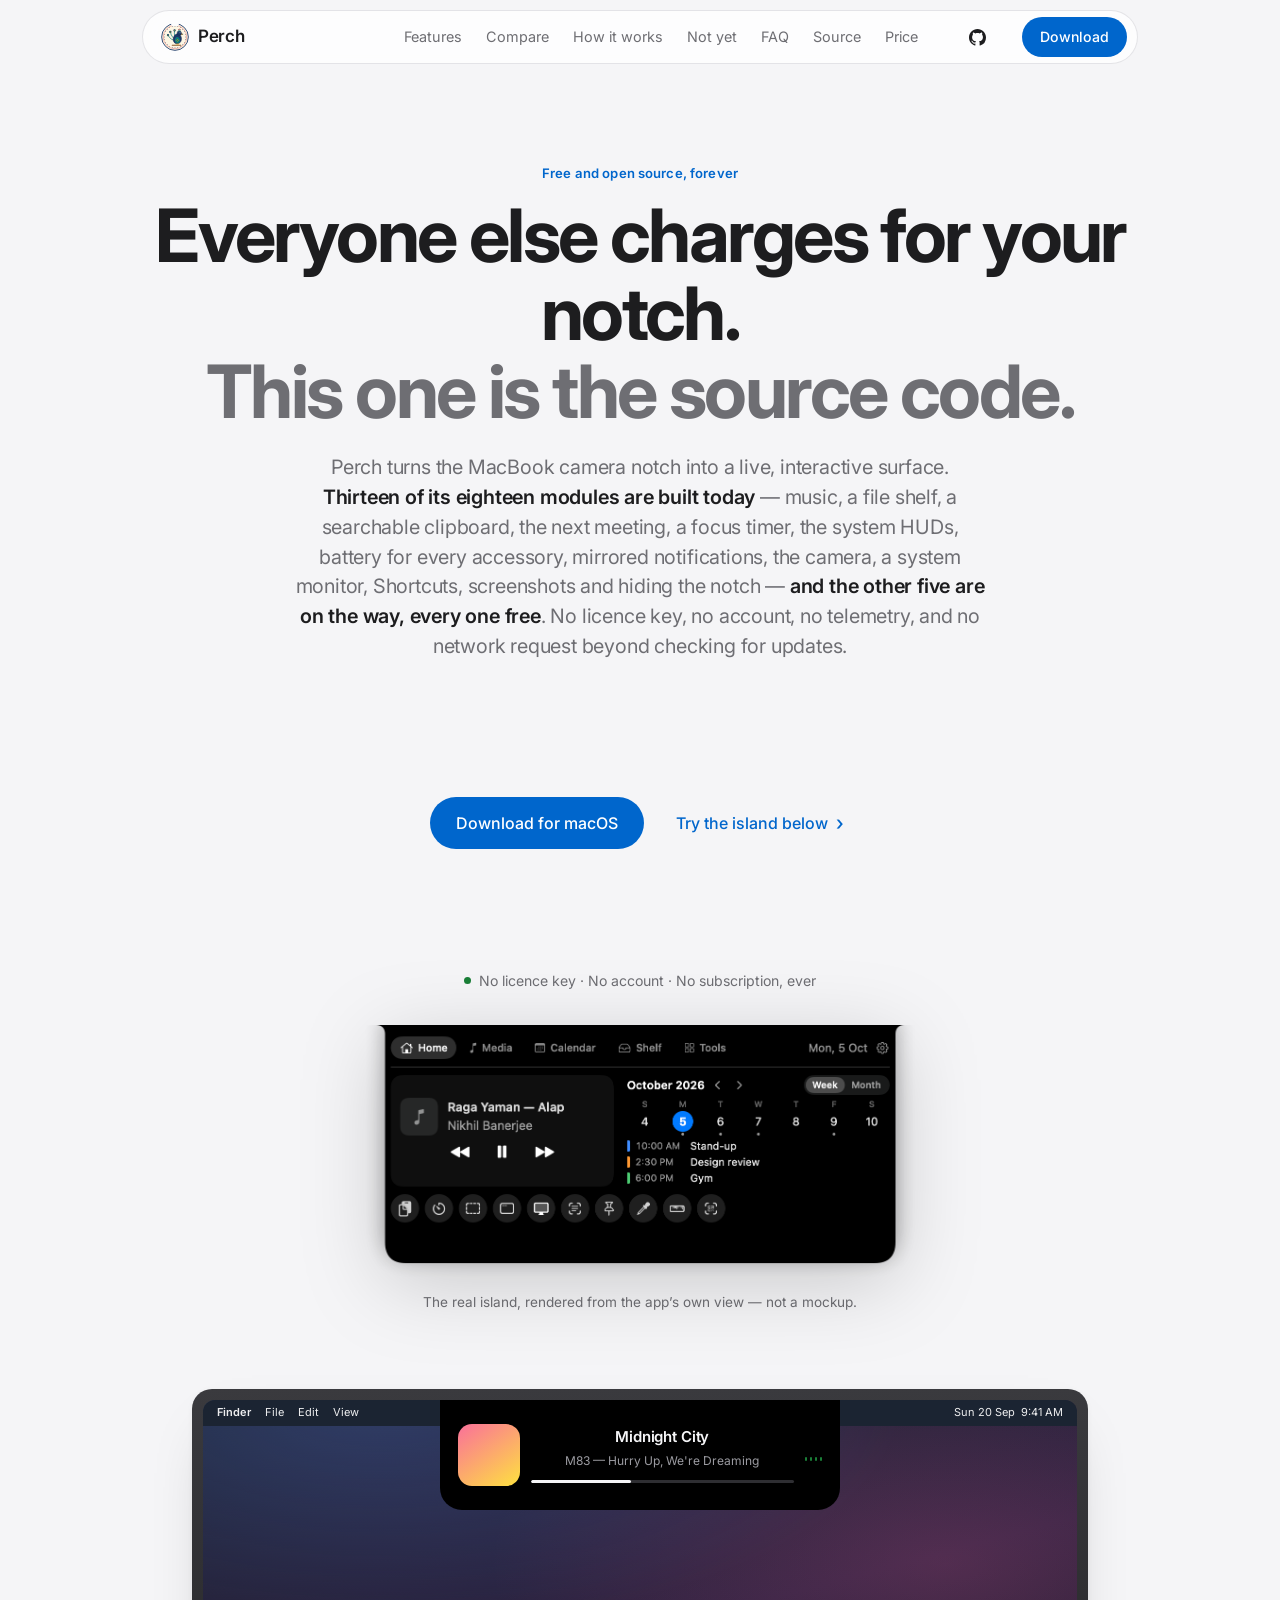
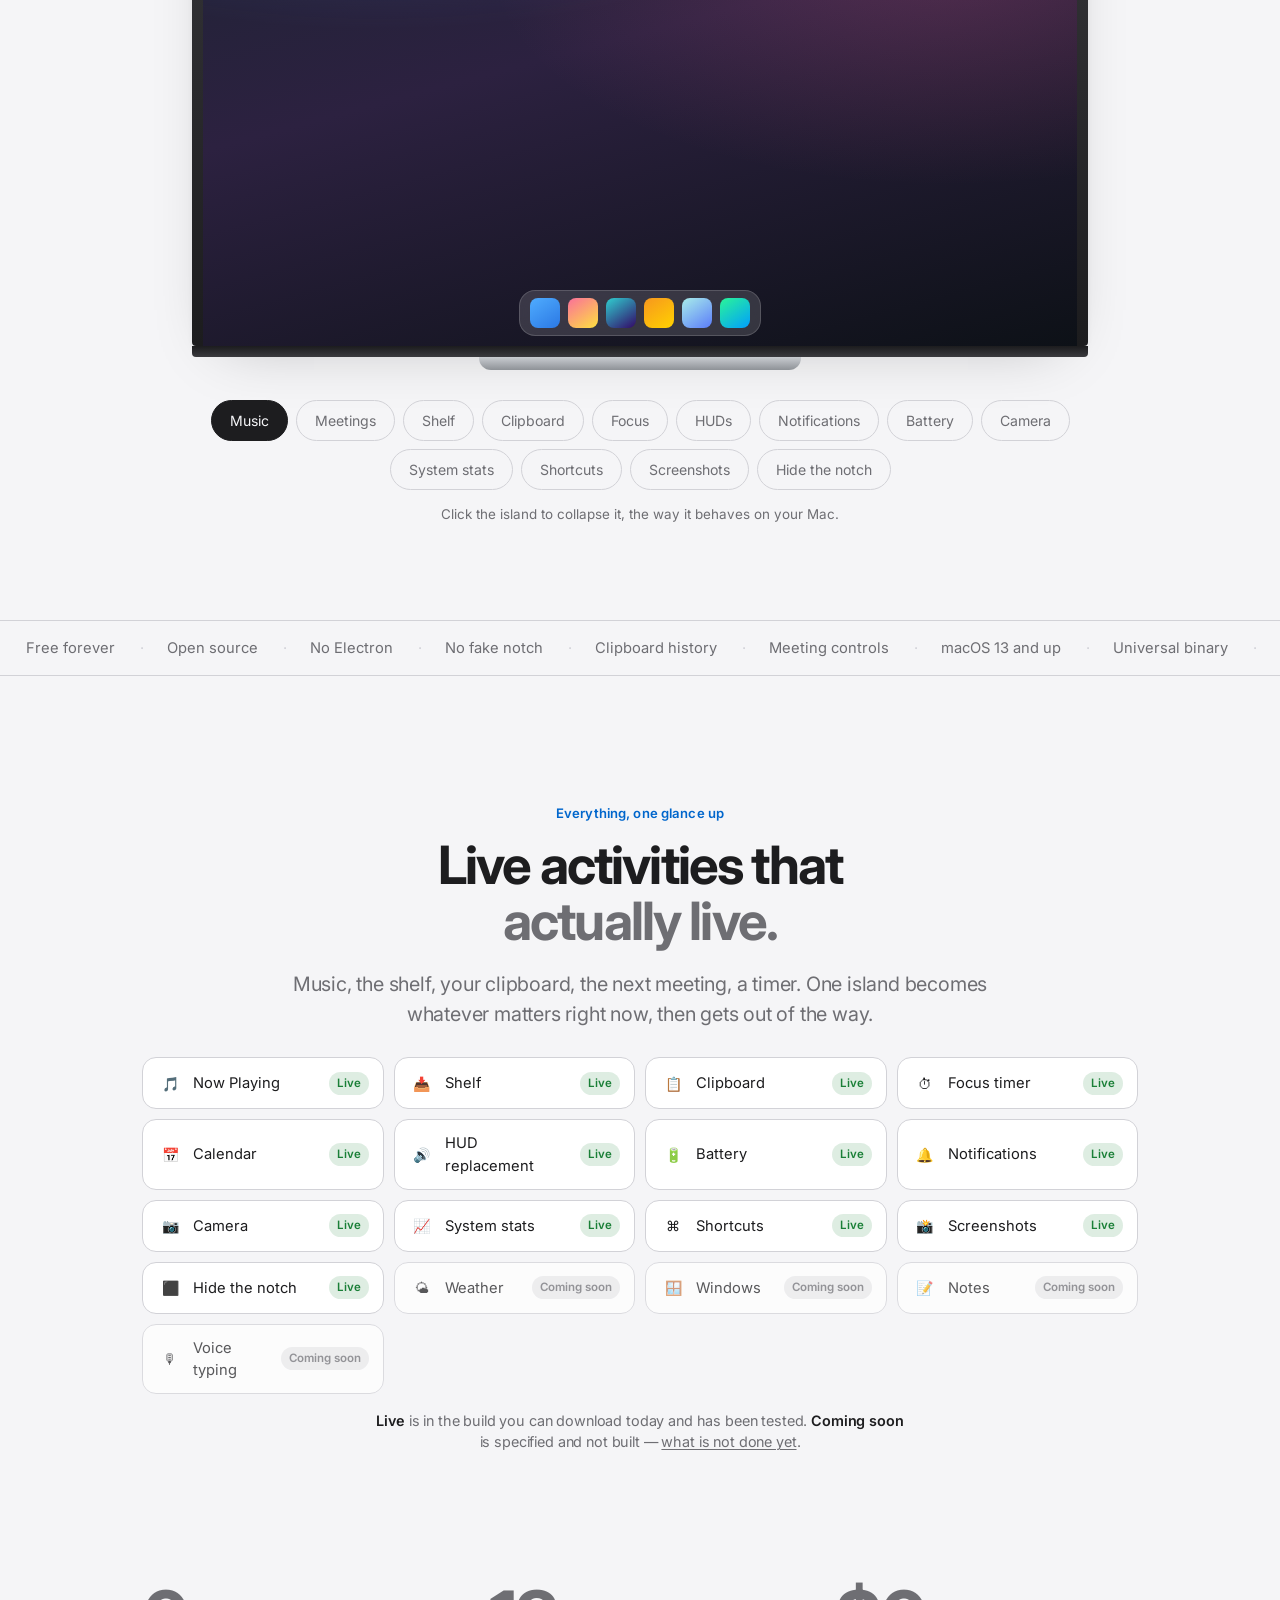
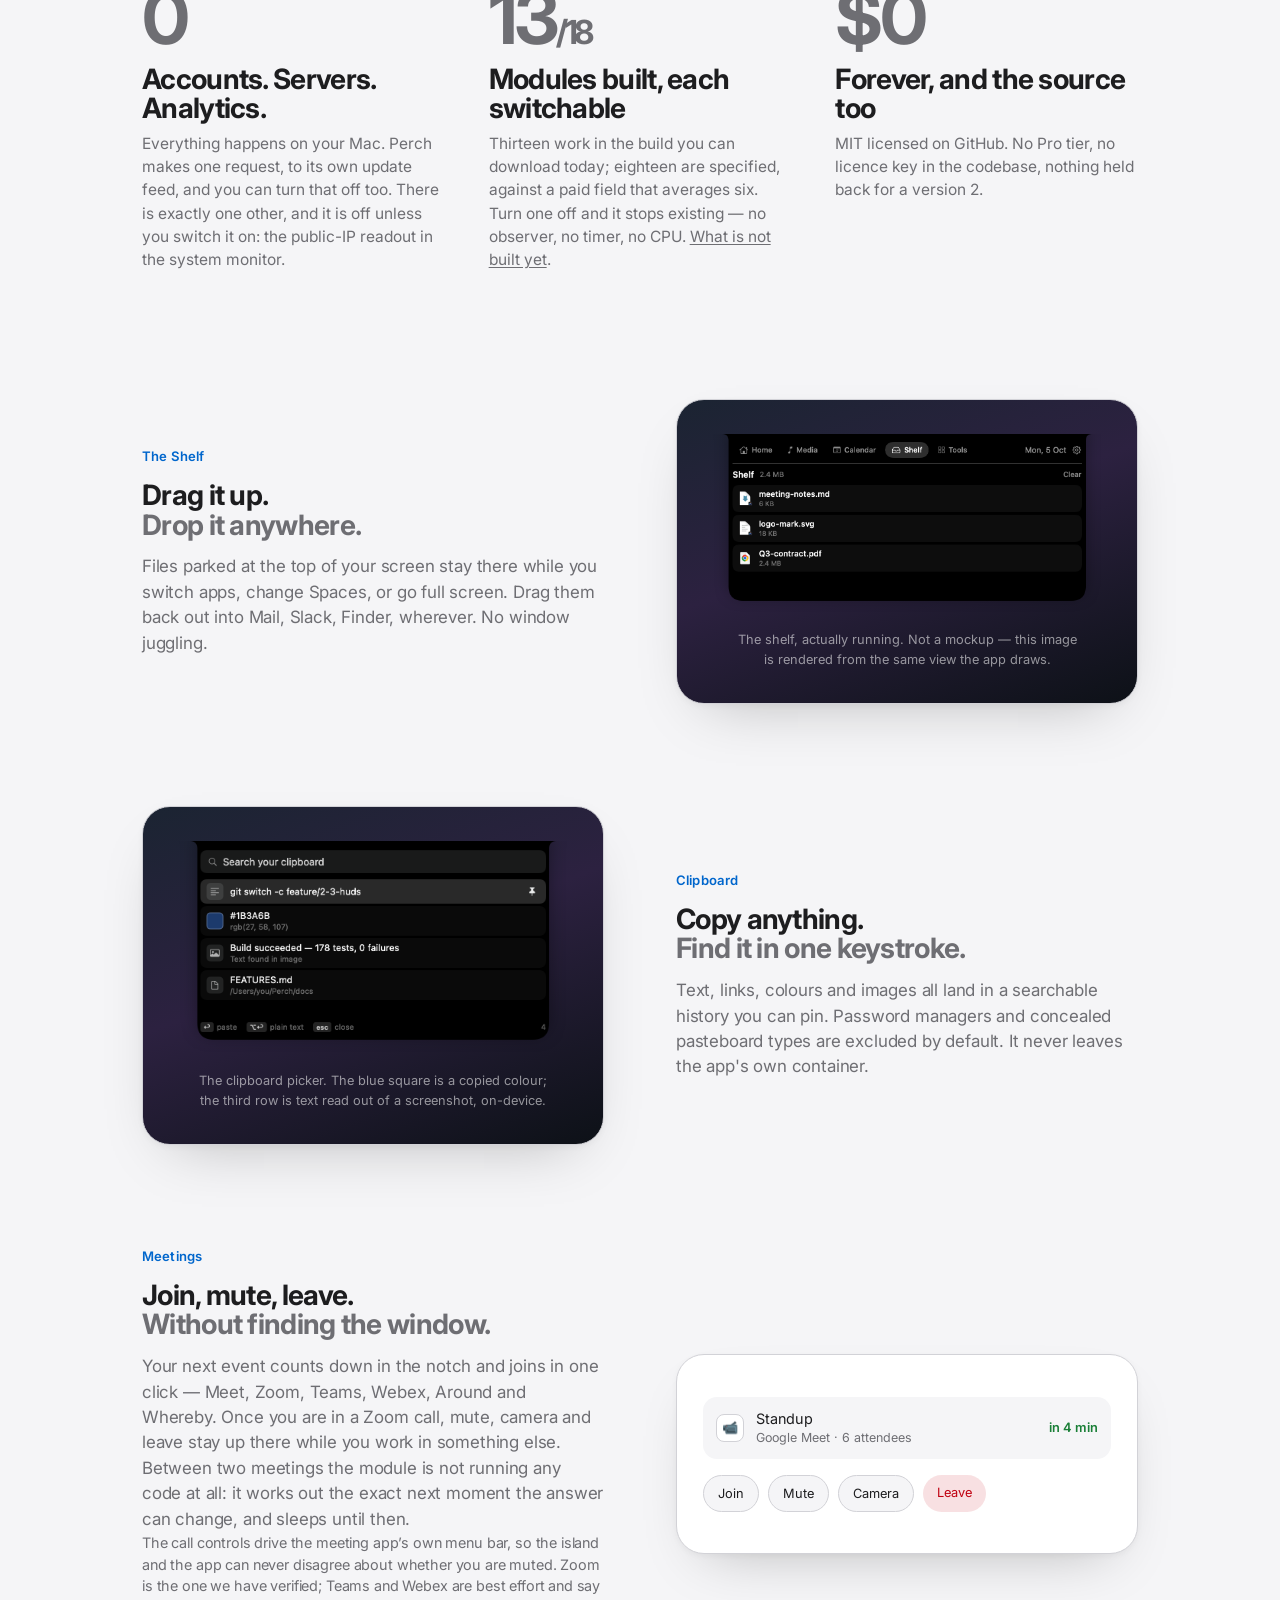
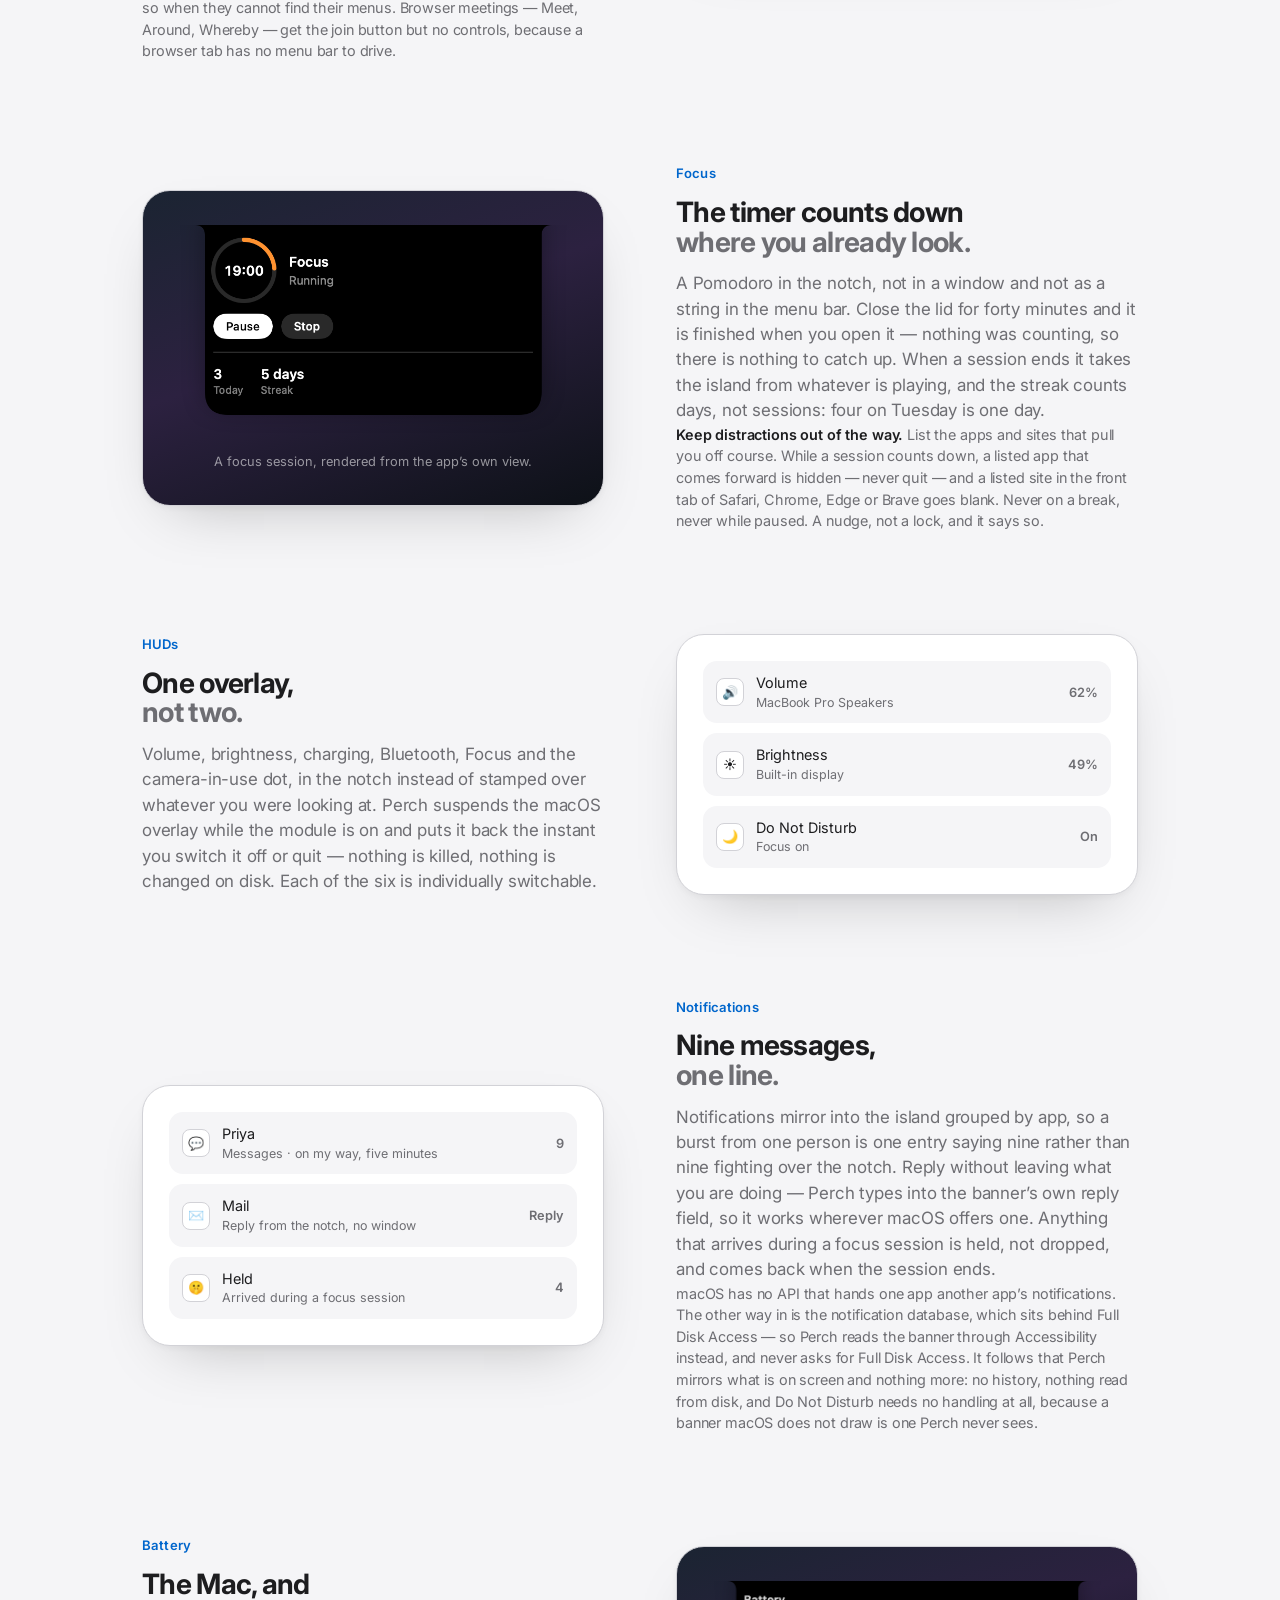
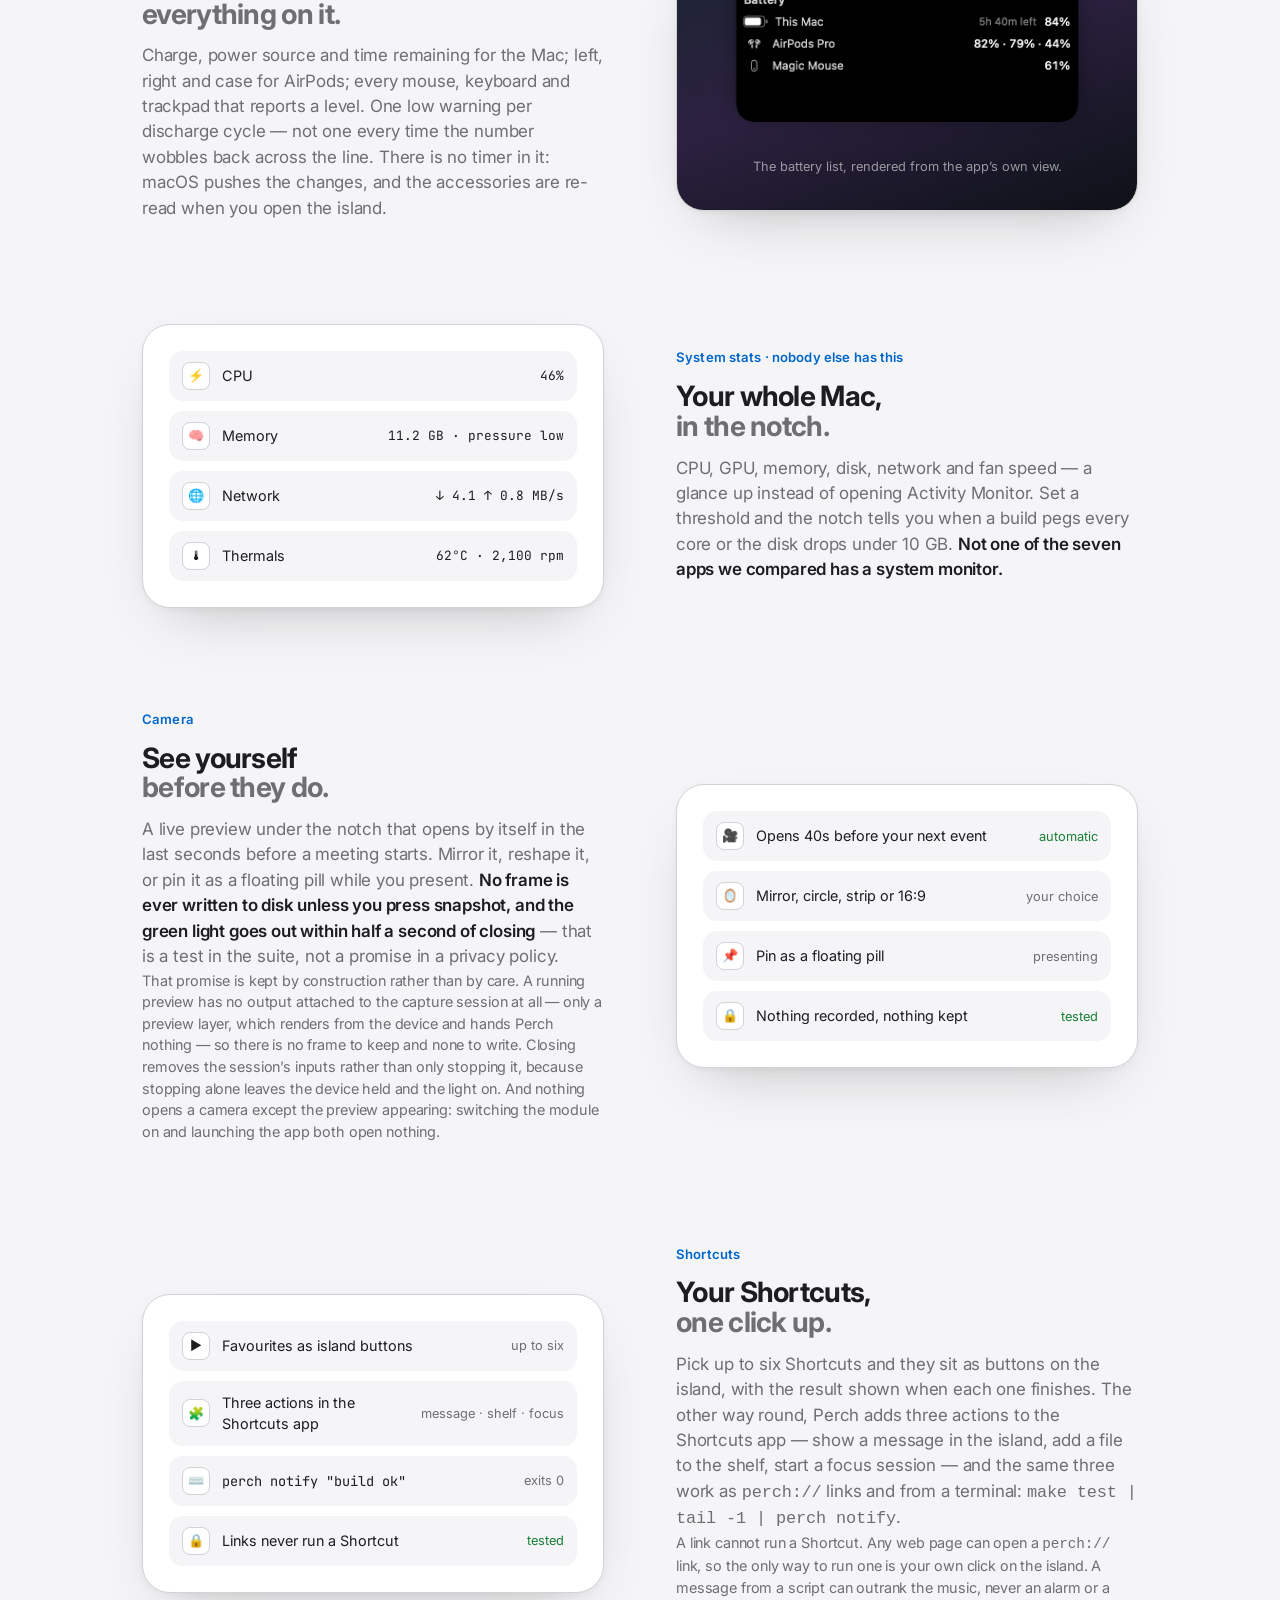
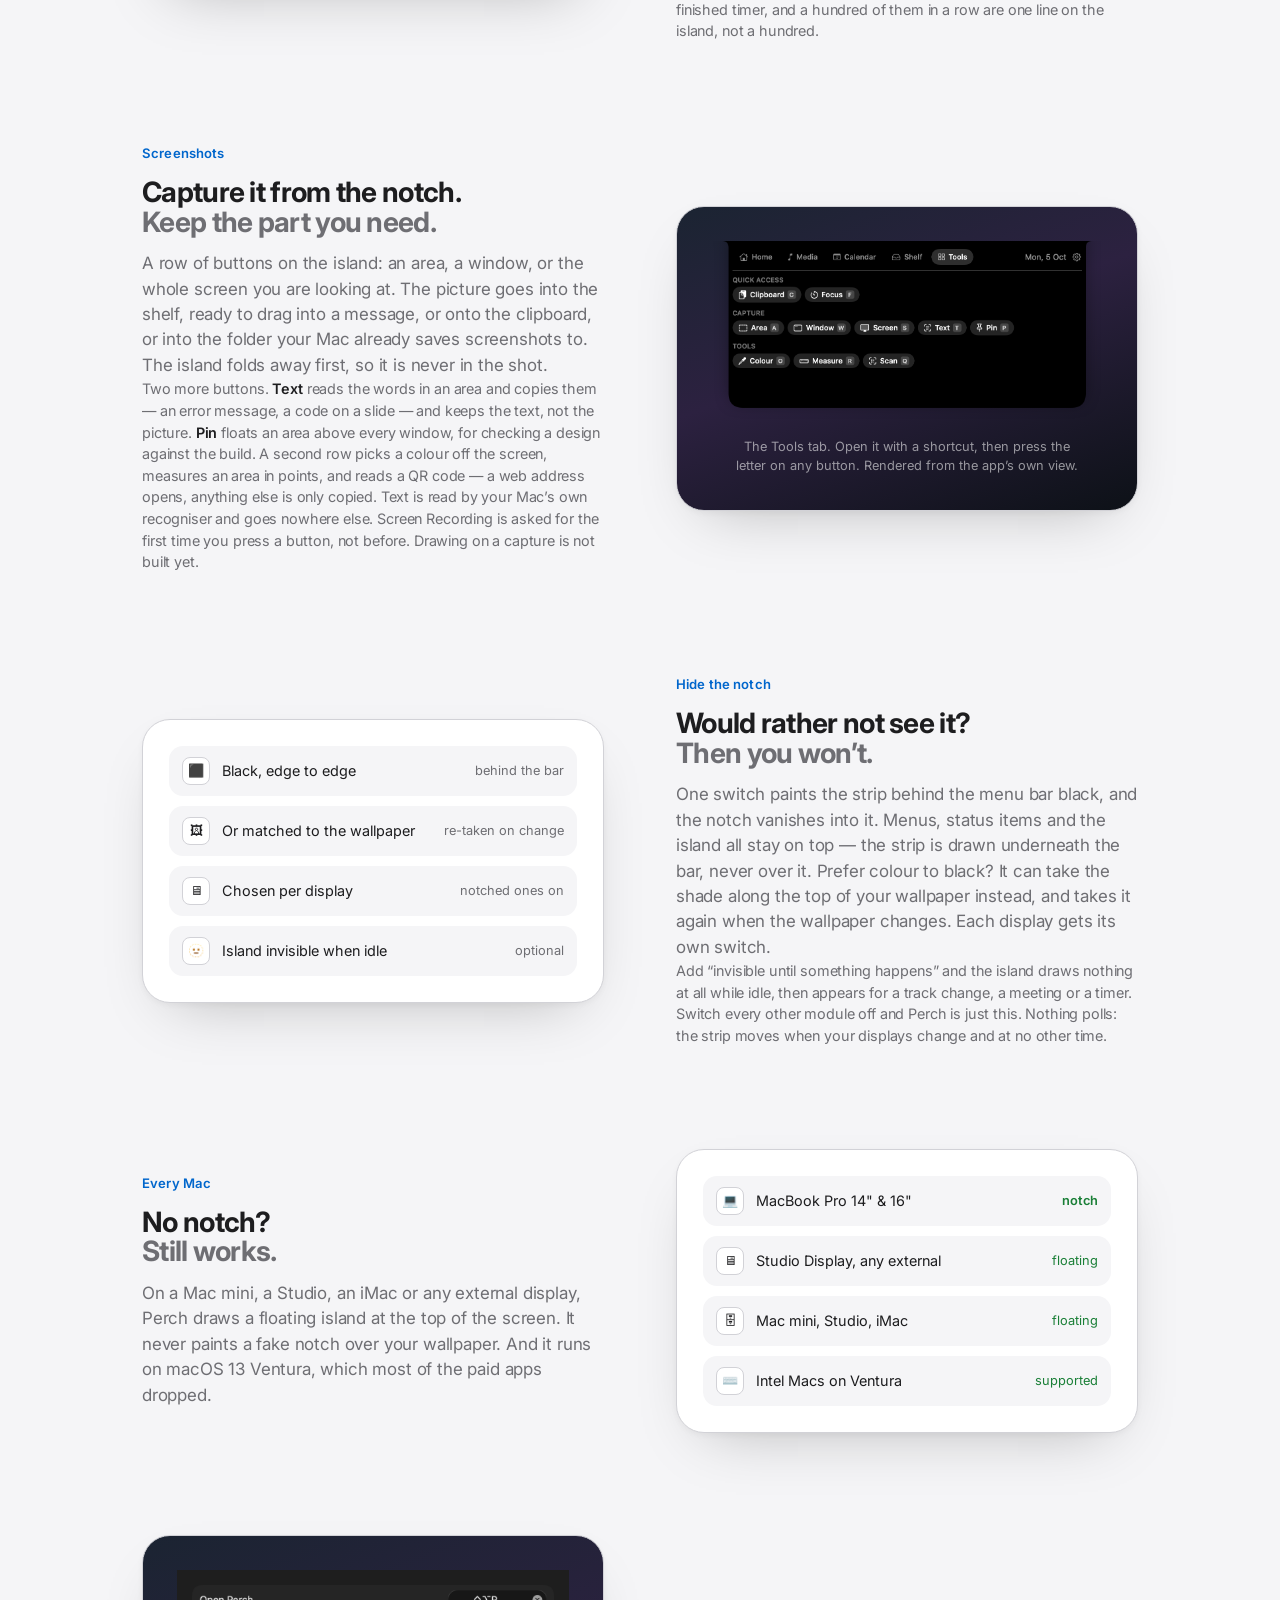
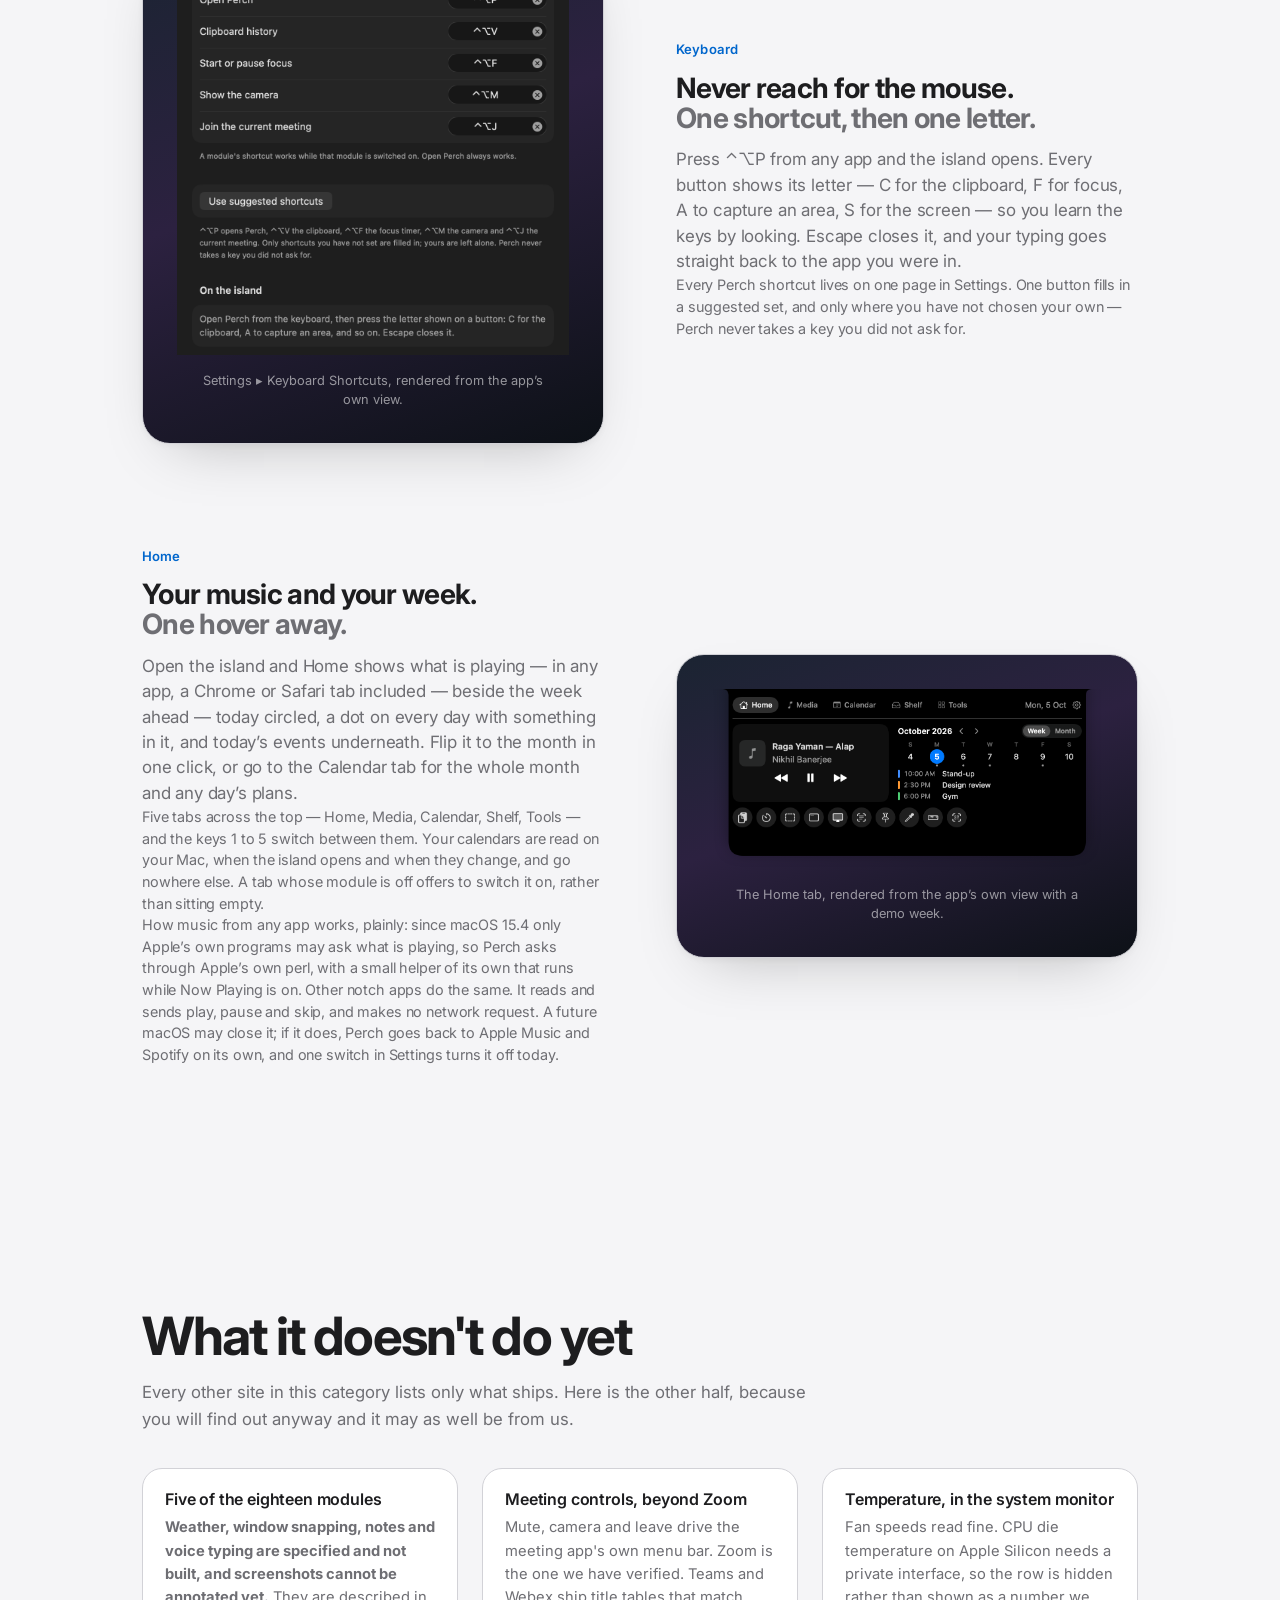
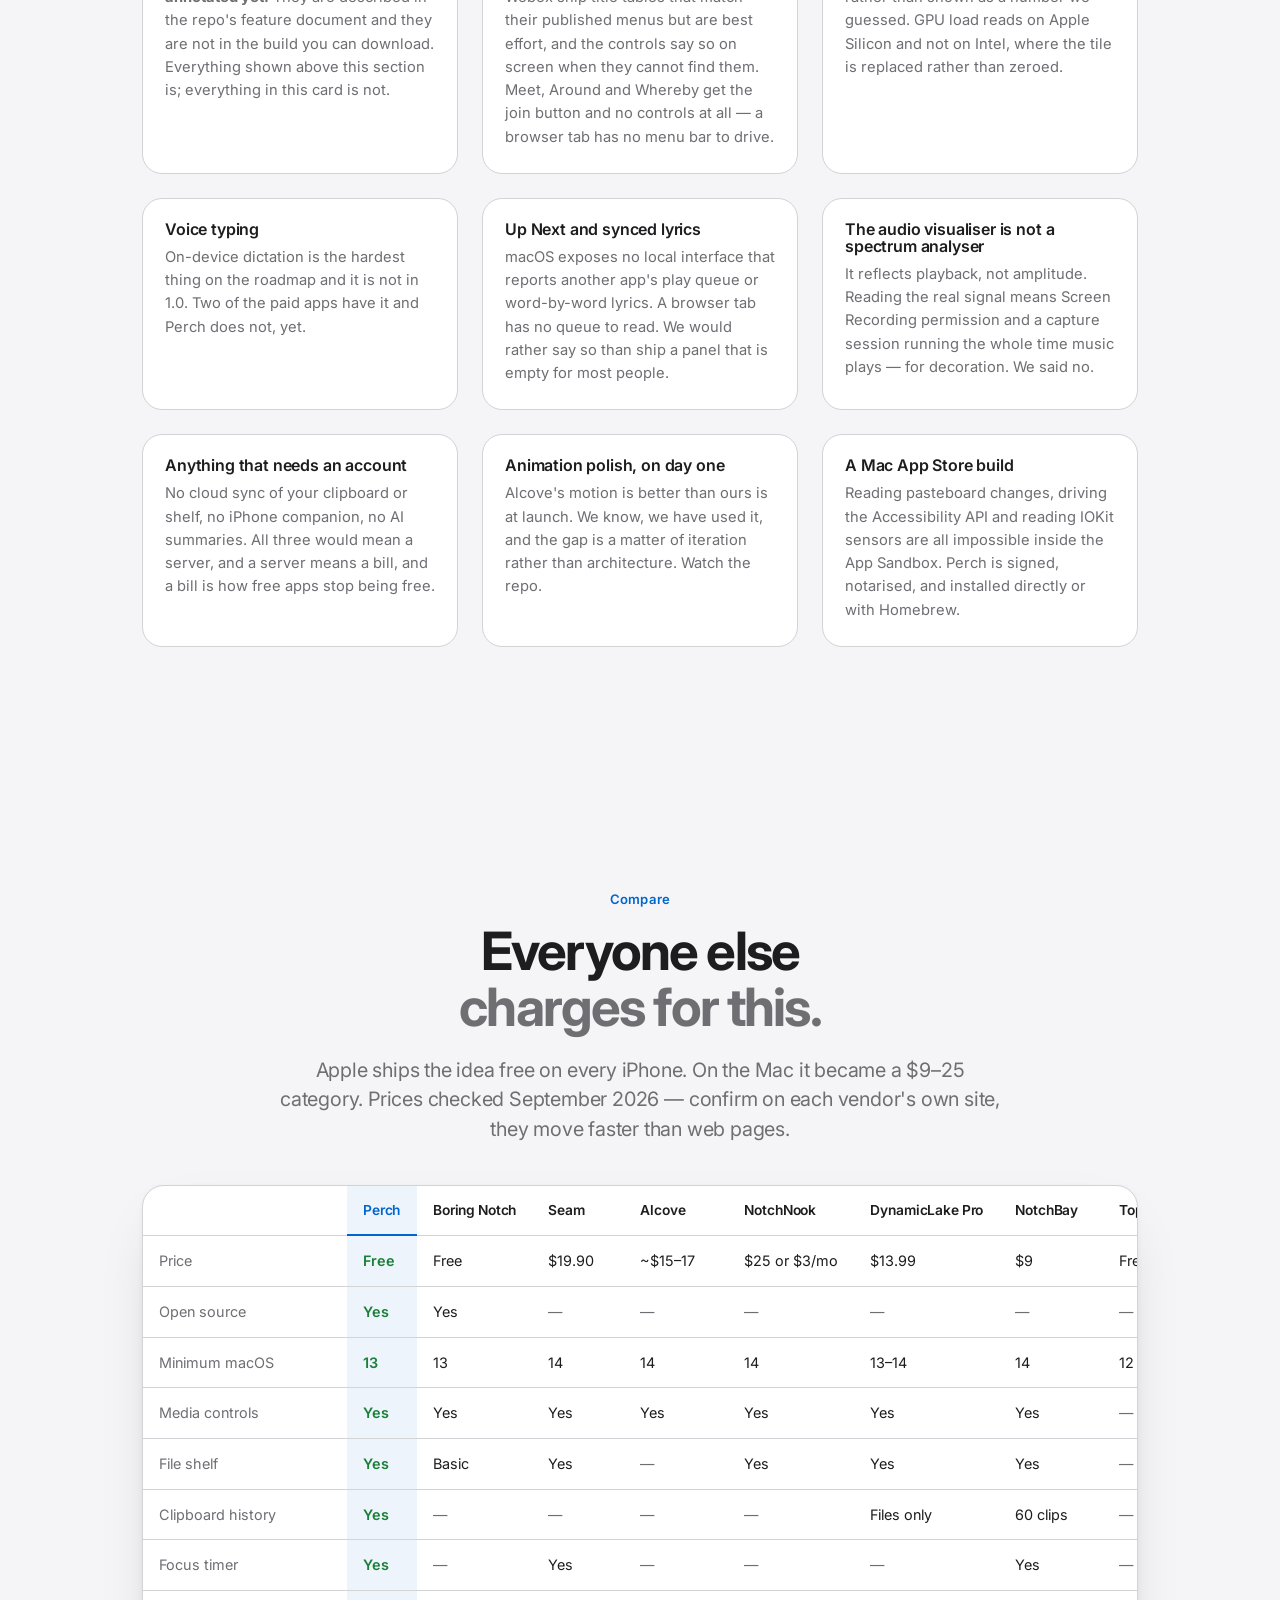
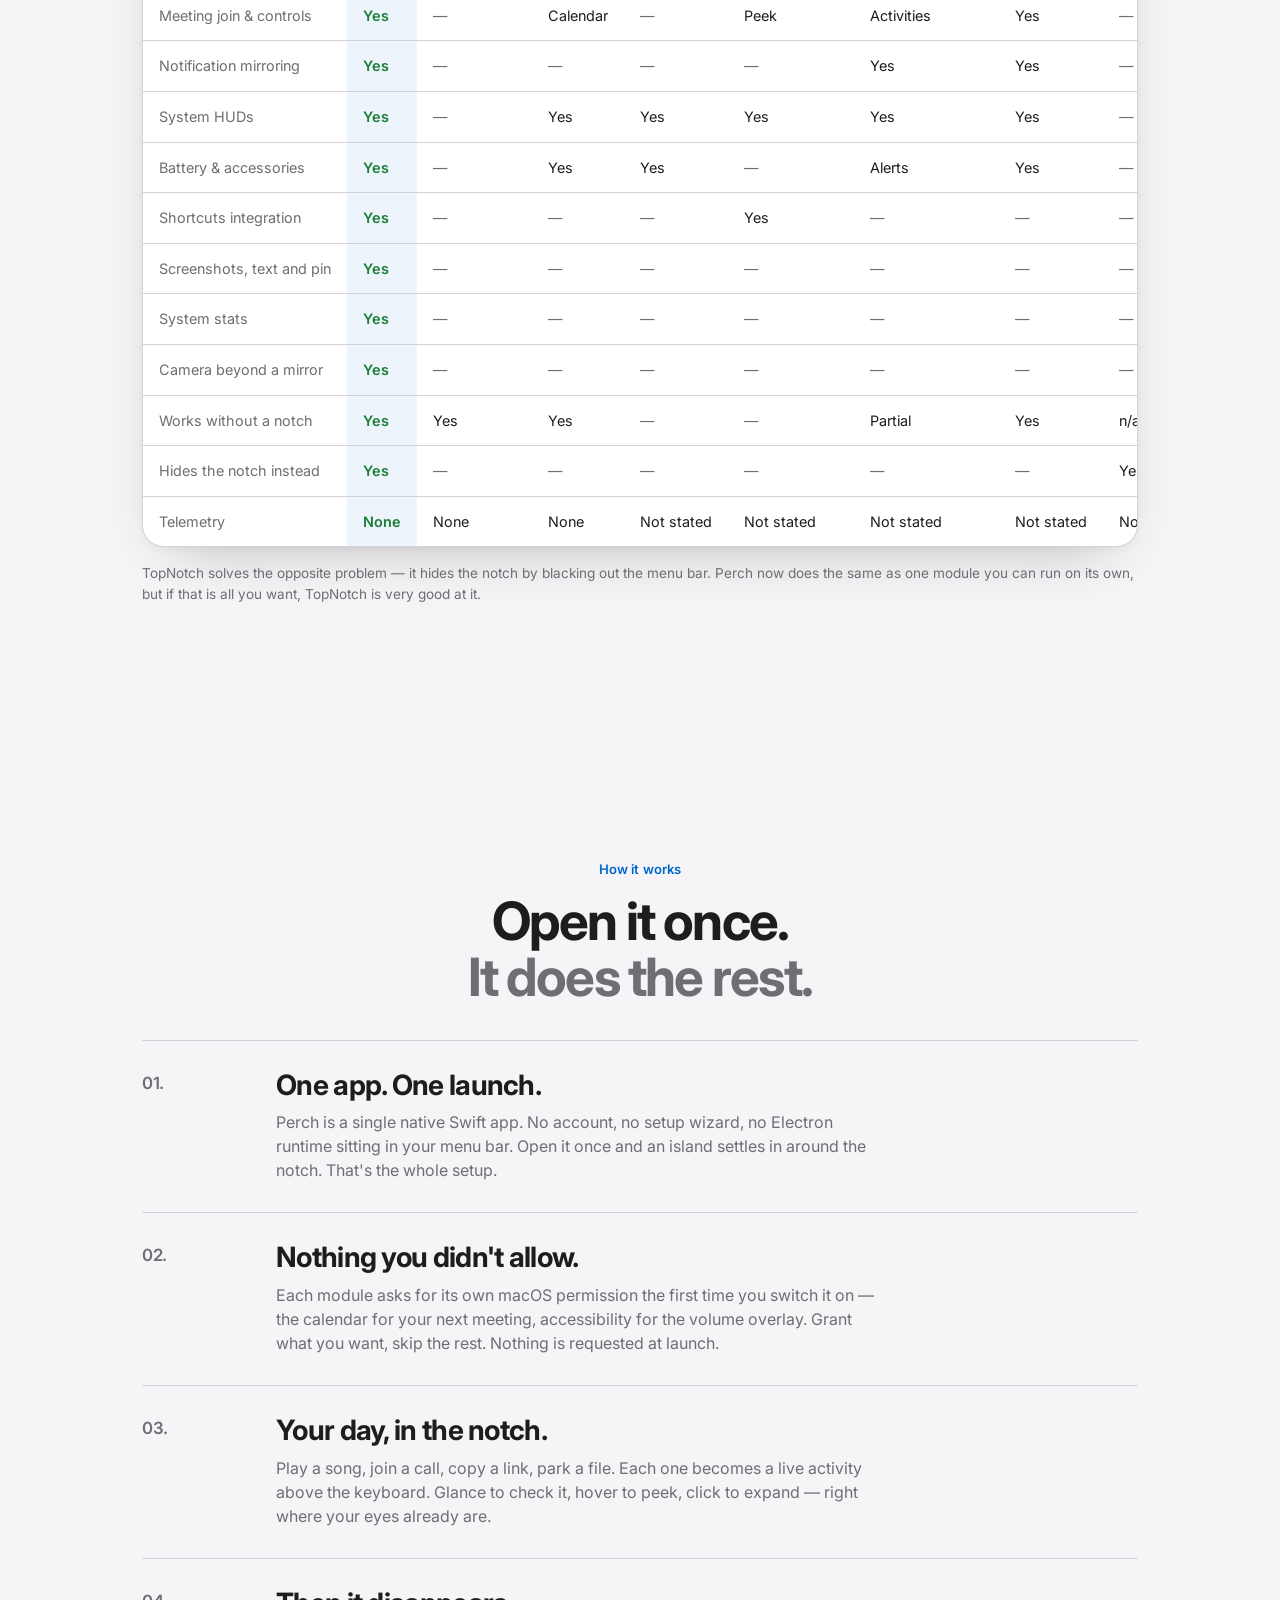
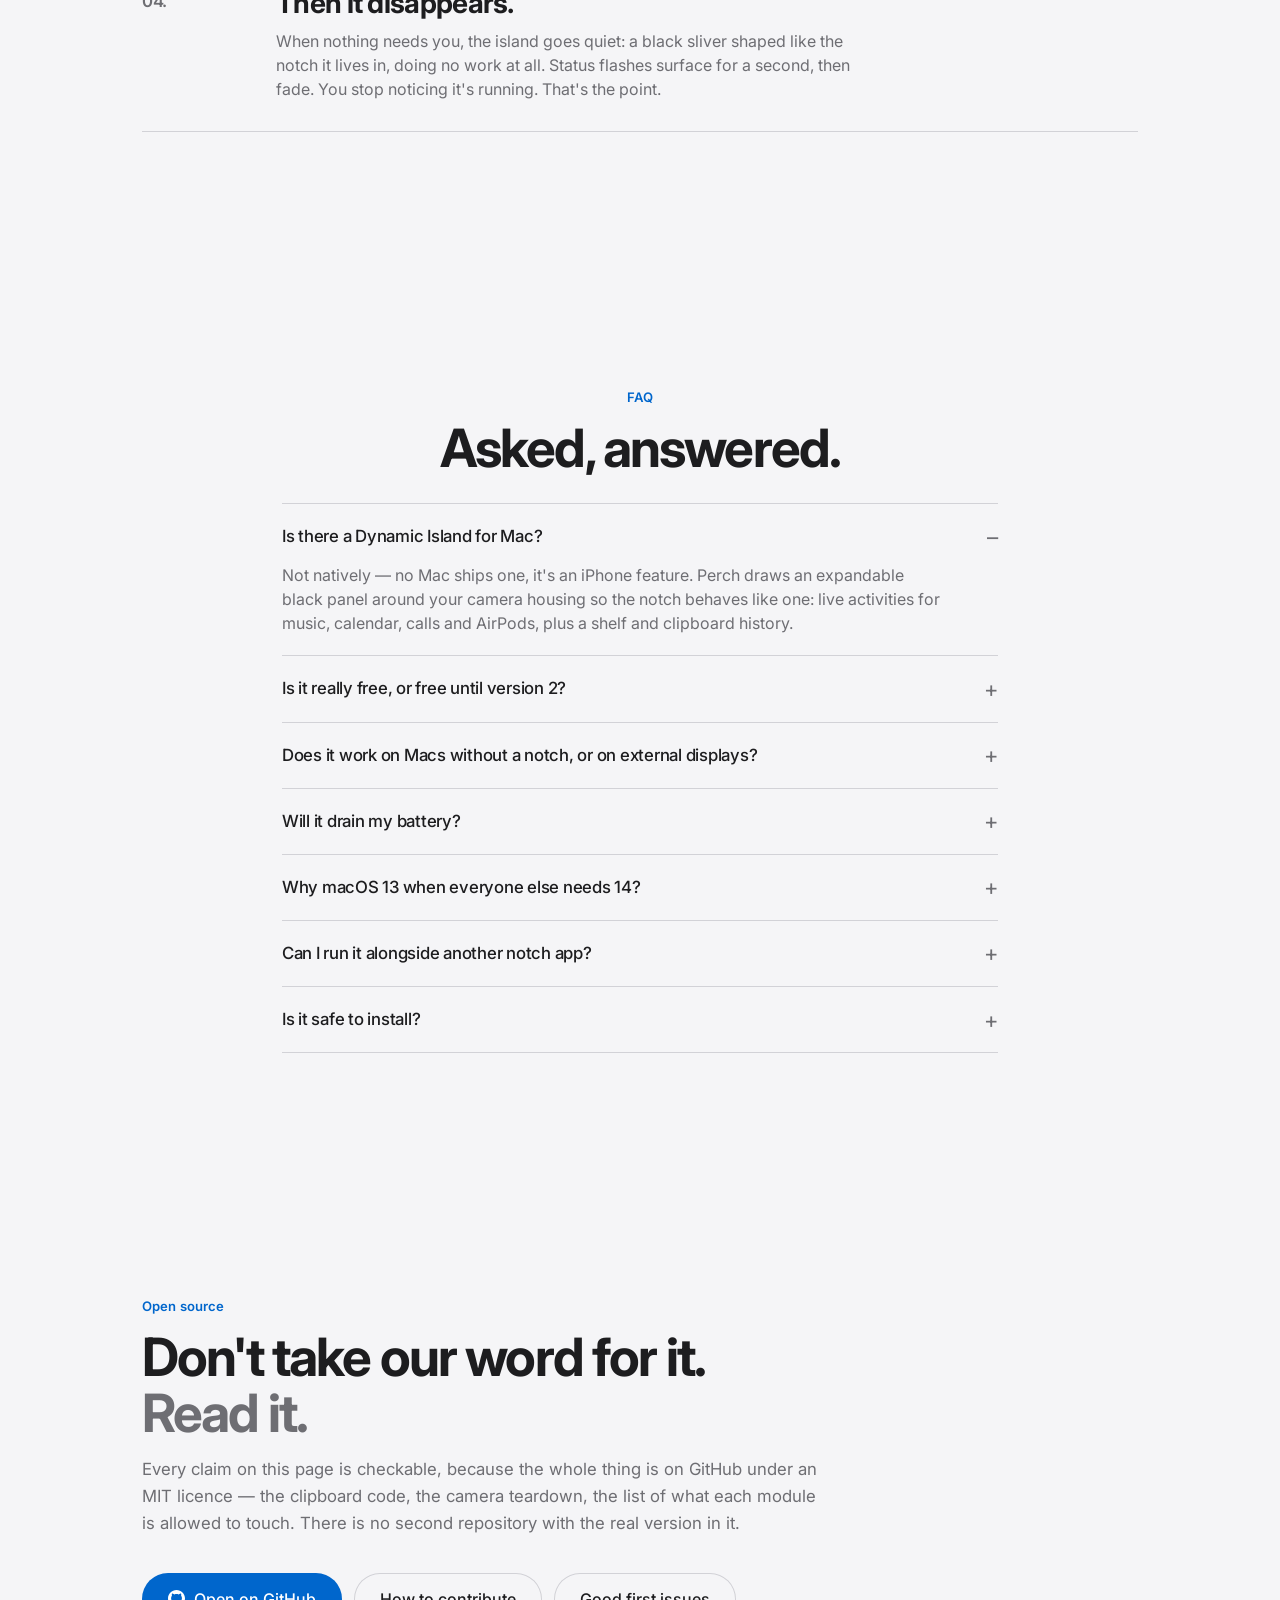
==== commit ddf738b2: "feat(home): a smaller island, every action on Home, and no sideways jump The tabbed surface is 560 x" ====
--- a/Website/index.html
+++ b/Website/index.html
@@ -57,7 +57,7 @@
     </div>
     <p class="freeline"><span class="dot"></span>No licence key · No account · No subscription, ever</p>
     <figure class="heroshot">
-      <img src="assets/img/shots/island-tab-home.png" alt="The Perch island open on its Home tab: tabs for Home, Media, Calendar, Shelf and Tools across the top; the track playing with its controls on the left; this week with today highlighted and today’s events on the right" width="620" height="290" fetchpriority="high">
+      <img src="assets/img/shots/island-tab-home.png" alt="The Perch island open on its Home tab: tabs for Home, Media, Calendar, Shelf and Tools across the top; the track playing with its controls on the left; this week with today highlighted and today’s events on the right" width="560" height="252" fetchpriority="high">
       <figcaption>The real island, rendered from the app’s own view &mdash; not a mockup.</figcaption>
     </figure>
   </div>
@@ -173,7 +173,7 @@
         <p class="body">Files parked at the top of your screen stay there while you switch apps, change Spaces, or go full screen. Drag them back out into Mail, Slack, Finder, wherever. No window juggling.</p>
       </div>
       <figure class="visual shot">
-        <img src="assets/img/shots/island-tab-shelf.png" alt="The Shelf tab of the Perch island, holding three files with their sizes" loading="lazy" width="620" height="290">
+        <img src="assets/img/shots/island-tab-shelf.png" alt="The Shelf tab of the Perch island, holding three files with their sizes" loading="lazy" width="560" height="252">
         <figcaption>The shelf, actually running. Not a mockup — this image is rendered from the same view the app draws.</figcaption>
       </figure>
     </div>
@@ -312,7 +312,7 @@
         <p class="body" style="font-size:.9rem;color:var(--sub)">Two more buttons. <strong>Text</strong> reads the words in an area and copies them &mdash; an error message, a code on a slide &mdash; and keeps the text, not the picture. <strong>Pin</strong> floats an area above every window, for checking a design against the build. A second row picks a colour off the screen, measures an area in points, and reads a QR code &mdash; a web address opens, anything else is only copied. Text is read by your Mac&rsquo;s own recogniser and goes nowhere else. Screen Recording is asked for the first time you press a button, not before. Drawing on a capture is not built yet.</p>
       </div>
       <figure class="visual shot">
-        <img src="assets/img/shots/island-tab-tools.png" alt="The Tools tab: Quick access — Clipboard C, Focus F; Capture — Area A, Window W, Screen S, Text T, Pin P; Tools — Colour O, Measure R, Scan Q — each button showing its key" loading="lazy" width="620" height="290">
+        <img src="assets/img/shots/island-tab-tools.png" alt="The Tools tab: Quick access — Clipboard C, Focus F; Capture — Area A, Window W, Screen S, Text T, Pin P; Tools — Colour O, Measure R, Scan Q — each button showing its key" loading="lazy" width="560" height="252">
         <figcaption>The Tools tab. Open it with a shortcut, then press the letter on any button. Rendered from the app’s own view.</figcaption>
       </figure>
     </div>
@@ -368,7 +368,7 @@
         <p class="body" style="font-size:.9rem;color:var(--sub)">How music from any app works, plainly: since macOS 15.4 only Apple&rsquo;s own programs may ask what is playing, so Perch asks through Apple&rsquo;s own perl, with a small helper of its own that runs while Now Playing is on. Other notch apps do the same. It reads and sends play, pause and skip, and makes no network request. A future macOS may close it; if it does, Perch goes back to Apple Music and Spotify on its own, and one switch in Settings turns it off today.</p>
       </div>
       <figure class="visual shot">
-        <img src="assets/img/shots/island-tab-home.png" alt="The Perch island open on its Home tab: tabs for Home, Media, Calendar, Shelf and Tools across the top; the track playing with its controls on the left; this week with today highlighted and today’s events on the right" loading="lazy" width="620" height="290">
+        <img src="assets/img/shots/island-tab-home.png" alt="The Perch island open on its Home tab: tabs for Home, Media, Calendar, Shelf and Tools across the top; the track playing with its controls on the left; this week with today highlighted and today’s events on the right" loading="lazy" width="560" height="252">
         <figcaption>The Home tab, rendered from the app’s own view with a demo week.</figcaption>
       </figure>
     </div>
--- a/Website/assets/site.css
+++ b/Website/assets/site.css
@@ -407,6 +407,6 @@
 .module.soon{opacity:.72}
 
 /* The real island under the hero's call to action. */
-.heroshot{margin:34px auto 0;max-width:620px;text-align:center}
+.heroshot{margin:34px auto 0;max-width:560px;text-align:center}
 .heroshot img{width:100%;height:auto;display:block;filter:drop-shadow(0 18px 40px rgba(0,0,0,.18))}
 .heroshot figcaption{margin-top:10px;font-size:.85rem;color:var(--sub)}
